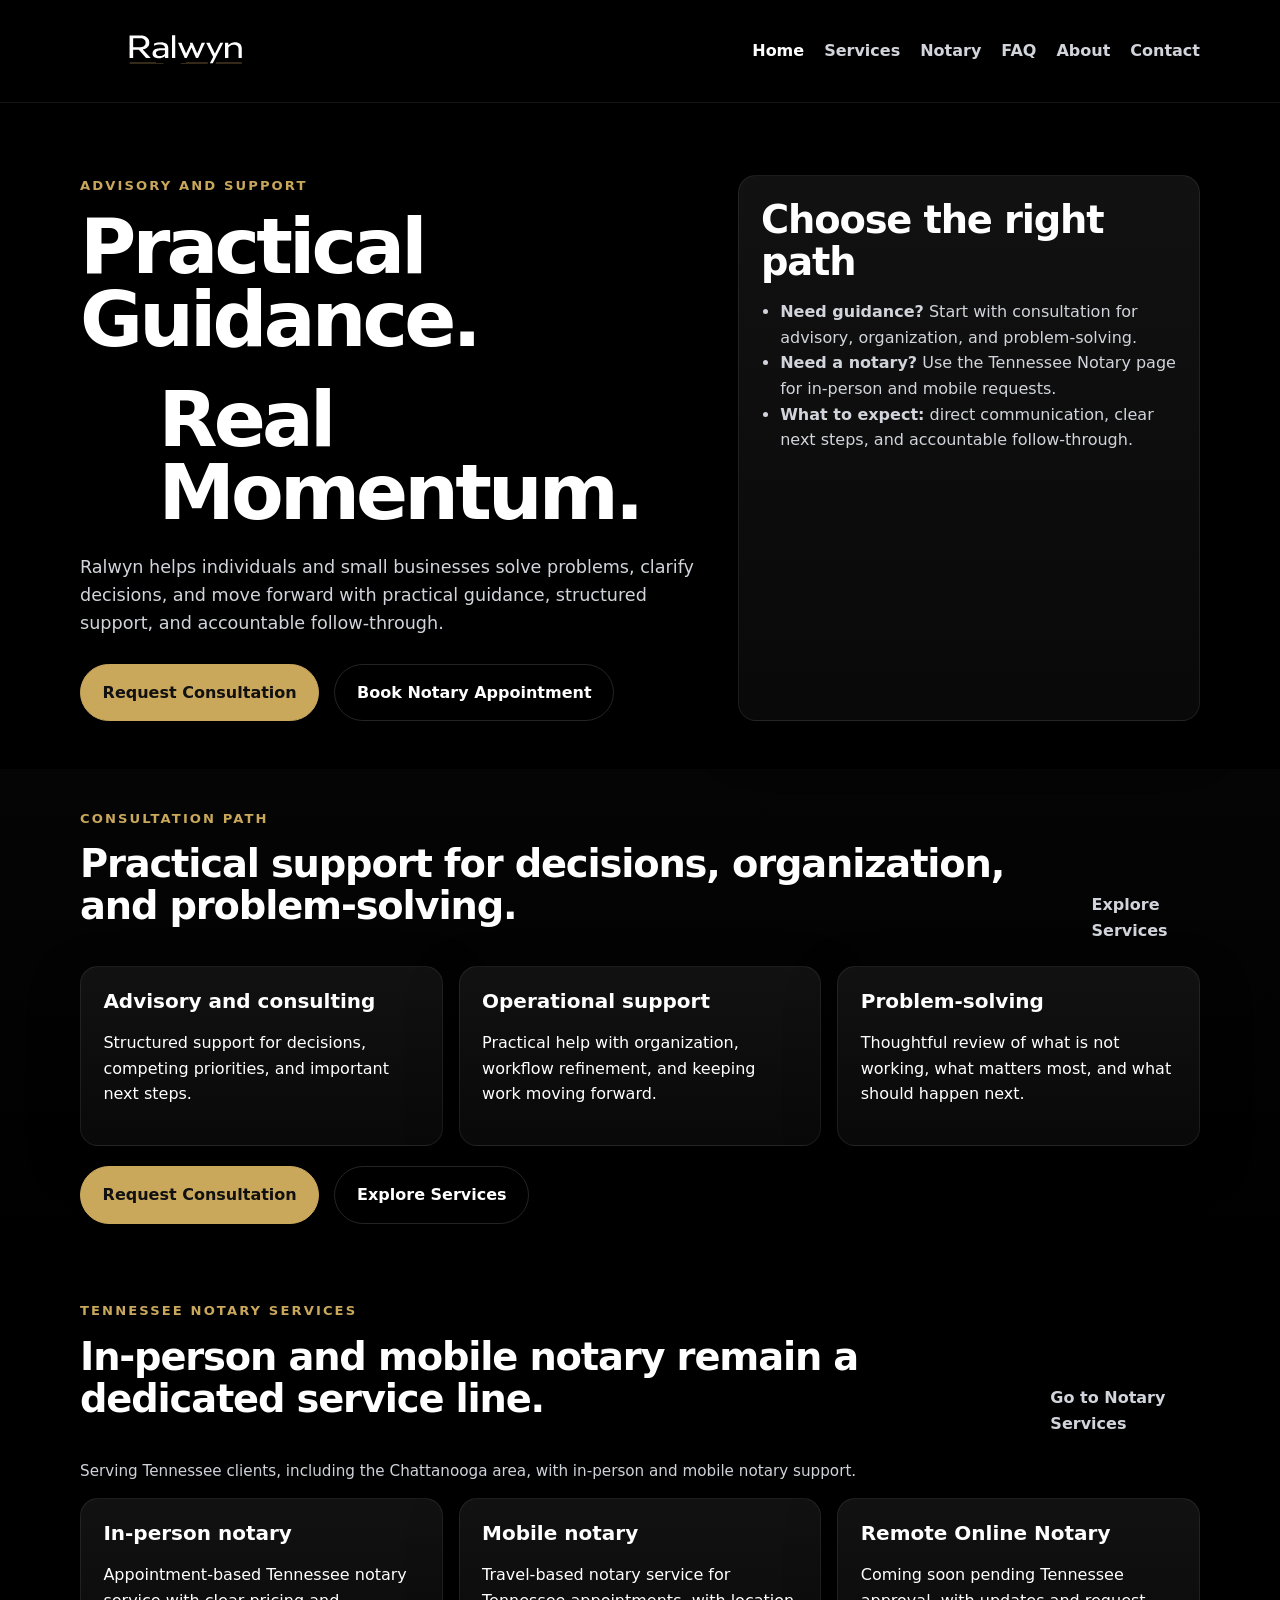
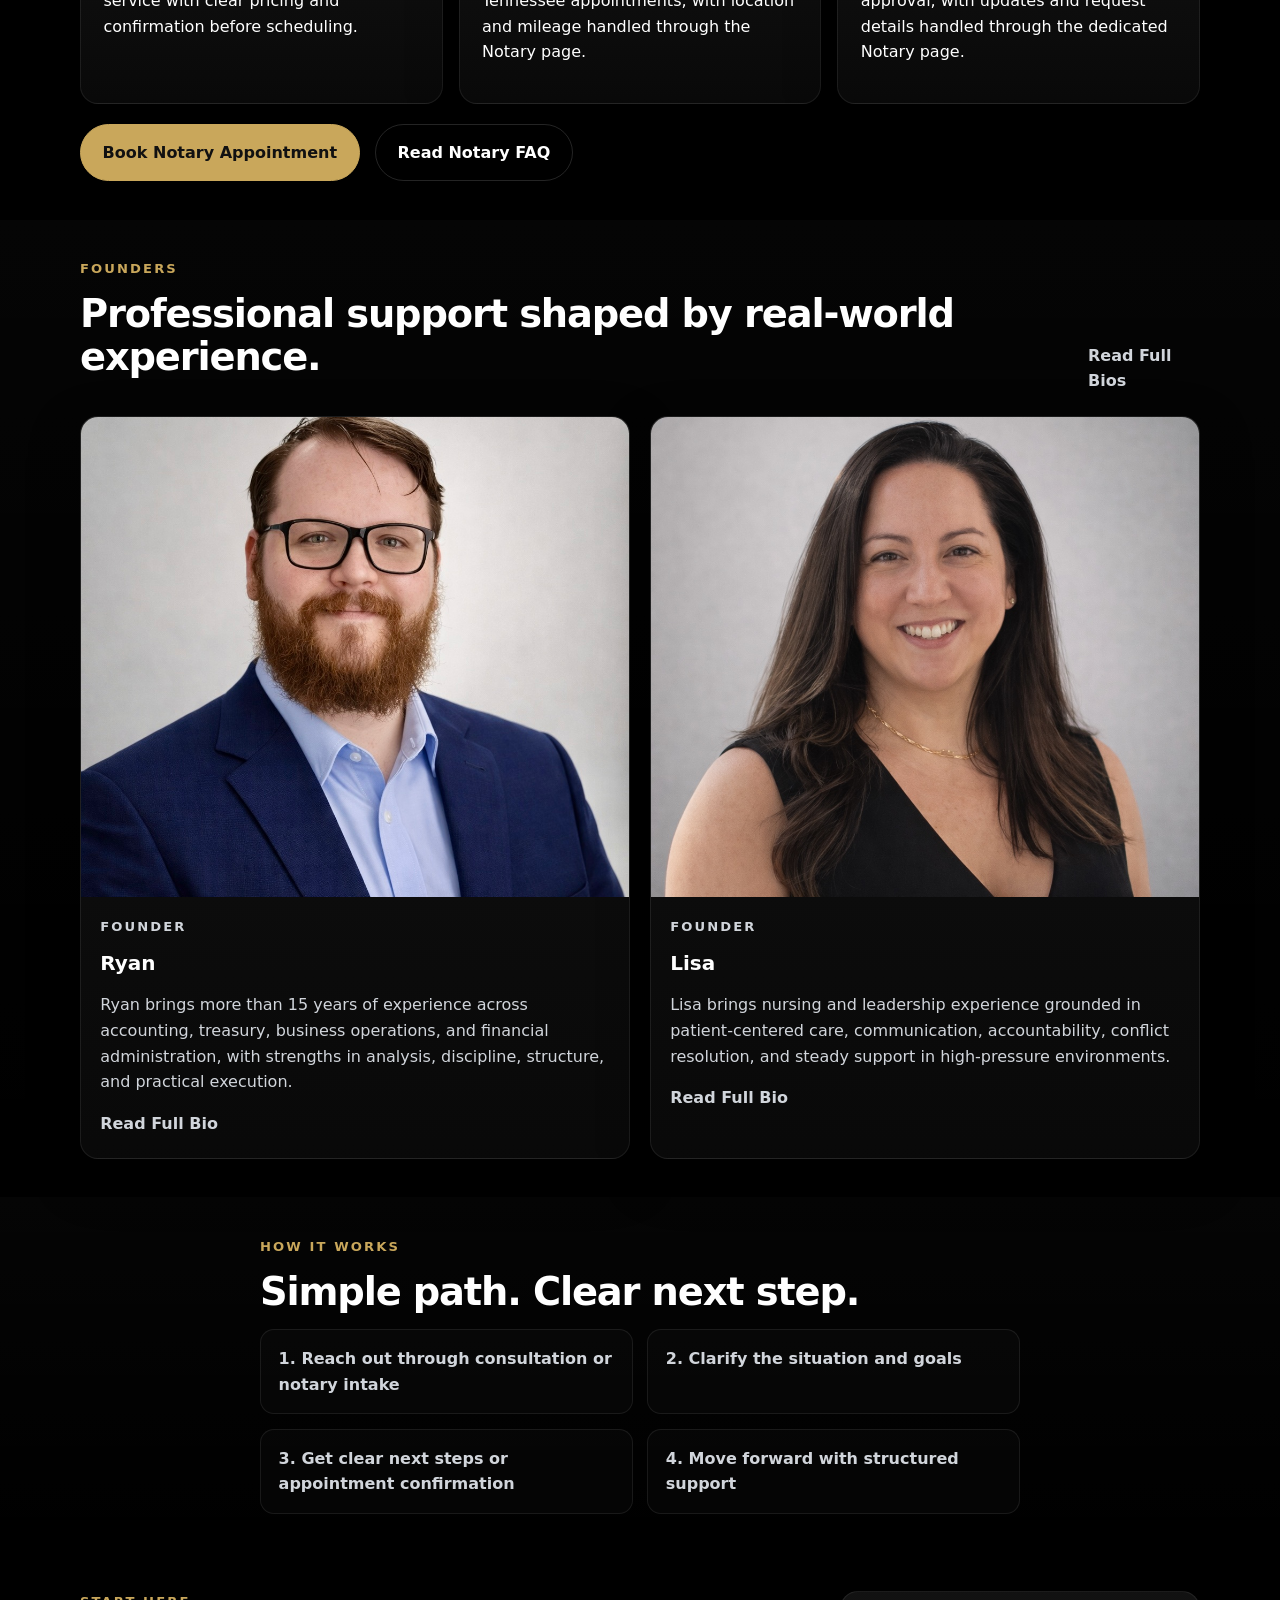
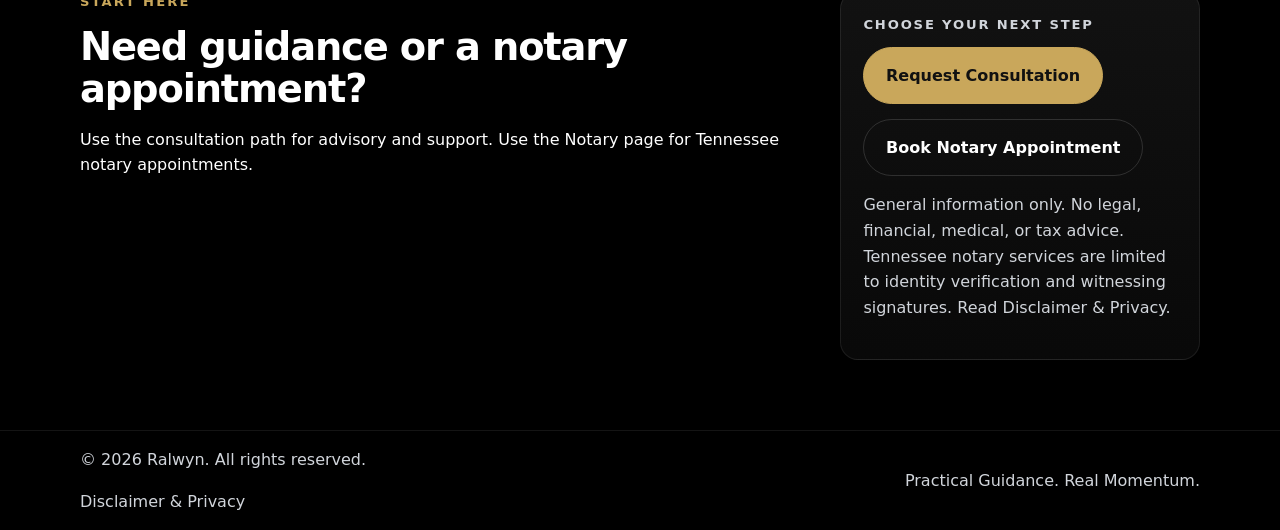
==== index.html @ 762d193d "Use SVG logo in homepage header" ====
<!DOCTYPE html>
<html lang="en">
<head>
  <meta charset="UTF-8">
  <meta name="viewport" content="width=device-width, initial-scale=1.0">
  <title>Ralwyn | Practical Guidance and Tennessee Notary Services</title>
  <meta name="description" content="Ralwyn provides practical guidance, structured support, and Tennessee notary services for individuals and small businesses in the Chattanooga area seeking clear next steps and accountable follow-through.">
  <meta name="theme-color" content="#0f172a">
  <meta http-equiv="Content-Security-Policy" content="default-src 'self'; script-src 'self' 'unsafe-inline'; style-src 'self'; img-src 'self' data: https:; font-src 'self' data:; connect-src 'self'; form-action 'self'; object-src 'none'; base-uri 'self'; frame-ancestors 'none'; upgrade-insecure-requests">
  <meta name="referrer" content="strict-origin-when-cross-origin">
  <link rel="canonical" href="https://ralwyn.com/">
  <link rel="stylesheet" href="styles.css">
  <script type="application/ld+json">{"@context":"https://schema.org","@type":"Organization","name":"Ralwyn","url":"https://ralwyn.com/","description":"Independent advisory and support practice focused on practical guidance, structured support, and accountable follow-through.","email":"contact@ralwyn.com"}</script>
  <script type="application/ld+json">{"@context":"https://schema.org","@type":"Service","name":"Tennessee Notary Services","provider":{"@type":"Organization","name":"Ralwyn","url":"https://ralwyn.com/"},"serviceType":"In-person and mobile notary services","areaServed":["Tennessee","Chattanooga area"]}</script>
  <script src="site.js" defer></script>
</head>
<body>
  <header class="site-header">
    <div class="container header-inner">
      <a class="brand brand-logo-only" href="index.html" aria-label="Ralwyn home">
        <img src="assets/ralwyn-logo-outlined-transparent.svg" alt="Ralwyn logo" class="logo" />
      </a>
      <nav class="site-nav" aria-label="Primary">
        <a href="index.html" aria-current="page">Home</a>
        <a href="services.html">Services</a>
        <a href="notary.html">Notary</a>
        <a href="faq.html">FAQ</a>
        <a href="about.html">About</a>
        <a href="contact.html">Contact</a>
      </nav>
    </div>
  </header>

  <main>
    <section class="hero">
      <div class="container hero-grid">
        <div class="hero-copy">
          <p class="eyebrow">Advisory and support</p>
          <h1><span class="hero-headline-line">Practical Guidance.</span><span class="hero-headline-line is-offset">Real Momentum.</span></h1>
          <p class="lead">Ralwyn helps individuals and small businesses solve problems, clarify decisions, and move forward with practical guidance, structured support, and accountable follow-through.</p>
          <div class="hero-actions">
            <a class="button button-primary" href="contact.html">Request Consultation</a>
            <a class="button button-secondary" href="notary.html#book-now">Book Notary Appointment</a>
          </div>
        </div>
        <div class="hero-panel">
          <div class="panel-card">
            <h2>Choose the right path</h2>
            <ul>
              <li><strong>Need guidance?</strong> Start with consultation for advisory, organization, and problem-solving.</li>
              <li><strong>Need a notary?</strong> Use the Tennessee Notary page for in-person and mobile requests.</li>
              <li><strong>What to expect:</strong> direct communication, clear next steps, and accountable follow-through.</li>
            </ul>
          </div>
        </div>
      </div>
    </section>

    <section class="section section-alt" id="services-overview">
      <div class="container">
        <div class="section-header">
          <div>
            <p class="section-label">Consultation path</p>
            <h2>Practical support for decisions, organization, and problem-solving.</h2>
          </div>
          <a class="text-link" href="services.html">Explore Services</a>
        </div>
        <div class="cards">
          <article class="card">
            <h3>Advisory and consulting</h3>
            <p>Structured support for decisions, competing priorities, and important next steps.</p>
          </article>
          <article class="card">
            <h3>Operational support</h3>
            <p>Practical help with organization, workflow refinement, and keeping work moving forward.</p>
          </article>
          <article class="card">
            <h3>Problem-solving</h3>
            <p>Thoughtful review of what is not working, what matters most, and what should happen next.</p>
          </article>
        </div>
        <div class="hero-actions mt-125">
          <a class="button button-primary" href="contact.html">Request Consultation</a>
          <a class="button button-secondary" href="services.html">Explore Services</a>
        </div>
      </div>
    </section>

    <section class="section" id="notary-preview">
      <div class="container">
        <div class="section-header">
          <div>
            <p class="section-label">Tennessee notary services</p>
            <h2>In-person and mobile notary remain a dedicated service line.</h2>
          </div>
          <a class="text-link" href="notary.html">Go to Notary Services</a>
        </div>
        <p class="hero-subtext">Serving Tennessee clients, including the Chattanooga area, with in-person and mobile notary support.</p>
        <div class="cards">
          <article class="card">
            <h3>In-person notary</h3>
            <p>Appointment-based Tennessee notary service with clear pricing and confirmation before scheduling.</p>
          </article>
          <article class="card">
            <h3>Mobile notary</h3>
            <p>Travel-based notary service for Tennessee appointments, with location and mileage handled through the Notary page.</p>
          </article>
          <article class="card">
            <h3>Remote Online Notary</h3>
            <p>Coming soon pending Tennessee approval, with updates and request details handled through the dedicated Notary page.</p>
          </article>
        </div>
        <div class="hero-actions mt-125">
          <a class="button button-primary" href="notary.html#book-now">Book Notary Appointment</a>
          <a class="button button-secondary" href="faq.html">Read Notary FAQ</a>
        </div>
      </div>
    </section>

    <section class="section section-alt" id="about-preview">
      <div class="container">
        <div class="section-header">
          <div>
            <p class="section-label">Founders</p>
            <h2>Professional support shaped by real-world experience.</h2>
          </div>
          <a class="text-link" href="about.html">Read Full Bios</a>
        </div>
        <div class="team-grid">
          <article class="profile-card">
            <img src="assets/ryan-headshot.jpg" alt="Ryan headshot" class="profile-image" />
            <div class="profile-copy">
              <p class="section-label">Founder</p>
              <h3>Ryan</h3>
              <p>Ryan brings more than 15 years of experience across accounting, treasury, business operations, and financial administration, with strengths in analysis, discipline, structure, and practical execution.</p>
              <a class="text-link" href="about.html">Read Full Bio</a>
            </div>
          </article>
          <article class="profile-card">
            <img src="assets/lisa-headshot.jpg" alt="Lisa headshot" class="profile-image" />
            <div class="profile-copy">
              <p class="section-label">Founder</p>
              <h3>Lisa</h3>
              <p>Lisa brings nursing and leadership experience grounded in patient-centered care, communication, accountability, conflict resolution, and steady support in high-pressure environments.</p>
              <a class="text-link" href="about.html">Read Full Bio</a>
            </div>
          </article>
        </div>
      </div>
    </section>

    <section class="section section-alt" id="process-preview">
      <div class="container narrow">
        <p class="section-label">How it works</p>
        <h2>Simple path. Clear next step.</h2>
        <div class="check-grid">
          <div class="check-item">1. Reach out through consultation or notary intake</div>
          <div class="check-item">2. Clarify the situation and goals</div>
          <div class="check-item">3. Get clear next steps or appointment confirmation</div>
          <div class="check-item">4. Move forward with structured support</div>
        </div>
      </div>
    </section>

    <section class="section" id="closing-cta">
      <div class="container contact-panel">
        <div>
          <p class="section-label">Start here</p>
          <h2>Need guidance or a notary appointment?</h2>
          <p>Use the consultation path for advisory and support. Use the Notary page for Tennessee notary appointments.</p>
        </div>
        <div class="contact-card">
          <p class="contact-label">Choose your next step</p>
          <div class="hero-actions mt-075">
            <a class="button button-primary" href="contact.html">Request Consultation</a>
            <a class="button button-secondary" href="notary.html#book-now">Book Notary Appointment</a>
          </div>
          <p class="contact-note">General information only. No legal, financial, medical, or tax advice. Tennessee notary services are limited to identity verification and witnessing signatures. <a href="disclaimer-privacy.html">Read Disclaimer & Privacy</a>.</p>
        </div>
      </div>
    </section>
  </main>

  <footer class="site-footer">
    <div class="container footer-inner">
      <div>
        <p>© <span id="year"></span> Ralwyn. All rights reserved.</p>
        <p class="footer-note"><a href="disclaimer-privacy.html">Disclaimer & Privacy</a></p>
      </div>
      <p class="footer-note">Practical Guidance. Real Momentum.</p>
    </div>
  </footer>
</body>
</html>
---- styles.css ----
:root {
  --bg: #000000;
  --panel: #0f0f0f;
  --panel-soft: #121212;
  --text: #ffffff;
  --muted: #d1d5db;
  --line: #2a2a2a;
  --accent: #c9a75b;
  --accent-soft: rgba(201, 167, 91, 0.14);
  --max: 1120px;
  --radius: 18px;
  --shadow: 0 18px 50px rgba(0, 0, 0, 0.34);
}

* {
  box-sizing: border-box;
}

html {
  scroll-behavior: smooth;
}

body {
  margin: 0;
  background: var(--bg);
  color: var(--text);
  font-family: "Inter", system-ui, -apple-system, BlinkMacSystemFont, "Segoe UI", sans-serif;
  line-height: 1.6;
}

a {
  color: inherit;
  text-decoration: none;
}

a:hover {
  text-decoration: none;
}

img {
  display: block;
  max-width: 100%;
}

.container {
  width: min(var(--max), calc(100% - 2rem));
  margin: 0 auto;
}

.narrow {
  width: min(760px, calc(100% - 2rem));
}

.site-header {
  position: sticky;
  top: 0;
  z-index: 50;
  background: rgba(0, 0, 0, 0.92);
  backdrop-filter: blur(10px);
  border-bottom: 1px solid rgba(255, 255, 255, 0.08);
}

.header-inner {
  display: flex;
  align-items: center;
  justify-content: space-between;
  gap: 1.25rem;
  min-height: 84px;
}

.brand {
  display: inline-flex;
  align-items: center;
}

.logo {
  width: clamp(148px, 16vw, 220px);
  height: auto;
}

.site-nav {
  display: flex;
  align-items: center;
  gap: 1.25rem;
  flex-wrap: wrap;
  justify-content: flex-end;
}

.site-nav a {
  color: var(--muted);
  font-weight: 600;
  transition: color 0.2s ease;
}

.site-nav a:hover,
.site-nav a[aria-current="page"] {
  color: var(--text);
}

.hero,
.page-hero {
  padding: 4.5rem 0 3rem;
}

.hero-grid {
  display: grid;
  grid-template-columns: minmax(0, 1.15fr) minmax(320px, 0.85fr);
  gap: 2rem;
  align-items: stretch;
}

.eyebrow,
.section-label {
  margin: 0 0 0.9rem;
  color: var(--accent);
  font-size: 0.82rem;
  font-weight: 800;
  letter-spacing: 0.16em;
  text-transform: uppercase;
}

h1,
.page-title {
  margin: 0;
  font-size: clamp(2.6rem, 6vw, 5rem);
  line-height: 0.95;
  letter-spacing: -0.05em;
}

.hero-headline-line {
  display: block;
}

.hero-headline-line:first-child {
  margin-bottom: 0.36em;
}

.hero-headline-line.is-offset {
  margin-left: 4.9rem;
  margin-top: 0;
}

.page-title {
  font-size: clamp(2.2rem, 5vw, 3.5rem);
  line-height: 1.02;
}

h2 {
  margin: 0 0 1rem;
  font-size: clamp(1.8rem, 3vw, 2.6rem);
  line-height: 1.1;
  letter-spacing: -0.03em;
}

h3 {
  margin: 0 0 0.7rem;
  font-size: 1.25rem;
  line-height: 1.25;
}

.lead {
  max-width: 700px;
  margin: 1.4rem 0 0;
  color: var(--muted);
  font-size: 1.1rem;
}

.hero-actions {
  display: flex;
  gap: 0.95rem;
  flex-wrap: wrap;
  margin-top: 1.7rem;
}

.button {
  display: inline-flex;
  align-items: center;
  justify-content: center;
  min-height: 52px;
  padding: 0.92rem 1.35rem;
  border: 1px solid rgba(255, 255, 255, 0.14);
  border-radius: 999px;
  font-weight: 700;
  transition: transform 0.2s ease, box-shadow 0.2s ease, background 0.2s ease, border-color 0.2s ease;
}

.button:hover {
  transform: translateY(-1px);
}

.button-primary {
  background: var(--accent);
  border-color: var(--accent);
  color: #111111;
}

.button-primary:hover {
  background: #b8954a;
  box-shadow: 0 6px 18px rgba(201, 167, 91, 0.35);
}

.button-secondary {
  background: transparent;
  color: var(--text);
}

.button-secondary:hover {
  border-color: rgba(255, 255, 255, 0.26);
}

.button-inline {
  margin-top: 1rem;
}

.hero-subtext,
.contact-note,
.footer-note,
.text-link {
  color: var(--muted);
}

.hero-subtext {
  margin-top: 0.85rem;
  font-size: 0.95rem;
}

.panel-card,
.card,
.profile-card,
.service-panel,
.contact-card,
.bio-block {
  background: linear-gradient(180deg, rgba(18, 18, 18, 0.98), rgba(9, 9, 9, 0.98));
  border: 1px solid rgba(255, 255, 255, 0.08);
  border-radius: var(--radius);
  box-shadow: var(--shadow);
}

.panel-card,
.card,
.service-panel,
.contact-card {
  padding: 1.4rem;
}

.panel-card {
  height: 100%;
}

.panel-card ul,
.plain-list,
.check-grid,
.bio-copy p,
.profile-copy p,
.service-panel p,
.contact-card p {
  color: var(--muted);
}

.panel-card ul,
.plain-list {
  margin: 0;
  padding-left: 1.2rem;
}

.section {
  padding: 2.4rem 0;
}

.section-alt {
  background: linear-gradient(180deg, rgba(255,255,255,0.02), rgba(255,255,255,0));
}

.section-header {
  display: flex;
  justify-content: space-between;
  align-items: end;
  gap: 1rem;
  margin-bottom: 1.4rem;
}

.text-link {
  font-weight: 700;
}

.text-link:hover {
  color: var(--text);
}

.cards {
  display: grid;
  grid-template-columns: repeat(3, minmax(0, 1fr));
  gap: 1rem;
}

.team-grid,
.founder-layout {
  display: grid;
  gap: 1.25rem;
}

.team-grid {
  grid-template-columns: repeat(2, minmax(0, 1fr));
}

.profile-card {
  overflow: hidden;
}

.profile-image {
  width: 100%;
  aspect-ratio: 4 / 3.5;
  object-fit: cover;
}

.profile-copy {
  padding: 1.2rem 1.2rem 1.35rem;
}

.founder-layout {
  grid-template-columns: 1fr;
}

.bio-block {
  display: grid;
  grid-template-columns: minmax(240px, 360px) 1fr;
  overflow: hidden;
  align-items: stretch;
}
.bio-block.reverse {
  grid-template-columns: 1fr minmax(240px, 360px);
}

.bio-block.reverse .bio-image {
  order: 2;
}

.bio-block.reverse .bio-copy {
  order: 1;
}

.bio-image {
  width: 100%;
  height: 100%;
  min-height: 320px;
  object-fit: cover;
  position: relative;
  z-index: 1;
}

.bio-copy {
  padding: 1.6rem;
  position: relative;
  z-index: 2;
  background: linear-gradient(180deg, rgba(18, 18, 18, 0.98), rgba(9, 9, 9, 0.98));
}

.service-stack {
  display: grid;
  gap: 1rem;
}

.check-grid {
  display: grid;
  grid-template-columns: repeat(2, minmax(0, 1fr));
  gap: 0.9rem;
}

.check-item {
  padding: 1rem 1.1rem;
  border: 1px solid rgba(255, 255, 255, 0.08);
  border-radius: 14px;
  background: rgba(255, 255, 255, 0.02);
  font-weight: 600;
}

.contact-panel {
  display: grid;
  grid-template-columns: 1.1fr minmax(260px, 360px);
  gap: 1rem;
  align-items: stretch;
}

.contact-label {
  margin: 0 0 0.35rem;
  color: var(--accent);
  font-size: 0.82rem;
  font-weight: 800;
  letter-spacing: 0.14em;
  text-transform: uppercase;
}

.contact-link {
  font-size: 1.15rem;
  font-weight: 700;
}

.contact-link:hover {
  color: var(--accent);
}

.site-footer {
  border-top: 1px solid rgba(255, 255, 255, 0.08);
  margin-top: 2rem;
}

.footer-inner {
  display: flex;
  justify-content: space-between;
  gap: 1rem;
  align-items: center;
  min-height: 84px;
  color: var(--muted);
}

.notice-box,
.form-shell,
.summary-box,
.success-box,
.process-box,
.service-switcher,
.pricing-panel,
.coming-soon-box,
.support-box {
  border: 1px solid rgba(255, 255, 255, 0.08);
  border-radius: 16px;
  padding: 1rem 1.1rem;
  background: linear-gradient(180deg, rgba(18, 18, 18, 0.98), rgba(9, 9, 9, 0.98));
  margin-top: 1rem;
}

.coming-soon-box {
  border-color: rgba(201, 167, 91, 0.34);
}

.service-switcher {
  display: grid;
  gap: 0.75rem;
}

.switcher-options {
  display: grid;
  grid-template-columns: repeat(3, minmax(0, 1fr));
  gap: 0.75rem;
}

.switcher-card {
  border: 1px solid rgba(255, 255, 255, 0.08);
  border-radius: 14px;
  padding: 1rem;
  background: rgba(255,255,255,0.02);
  cursor: pointer;
}

.switcher-card.is-active {
  border-color: rgba(201, 167, 91, 0.45);
  box-shadow: 0 0 0 1px rgba(201, 167, 91, 0.18);
}

.switcher-card h3 {
  margin-bottom: 0.4rem;
}

.switcher-card p,
.switcher-card li,
.notice-box p,
.pricing-panel p,
.summary-box p,
.success-box p,
.process-box p,
.coming-soon-box p,
.support-box p,
.support-box li {
  color: var(--muted);
}

.switcher-card ul,
.process-box ul,
.success-box ul,
.pricing-panel ul,
.support-box ul {
  margin: 0.55rem 0 0;
  padding-left: 1.15rem;
  color: var(--muted);
}

.form-grid {
  display: grid;
  grid-template-columns: repeat(2, minmax(0, 1fr));
  gap: 1rem;
}

.form-field {
  display: flex;
  flex-direction: column;
  gap: 0.45rem;
}

.form-field label {
  color: var(--text);
  font-weight: 600;
}

.form-field input,
.form-field select,
.form-field textarea {
  width: 100%;
  padding: 0.85rem 0.95rem;
  border-radius: 12px;
  border: 1px solid rgba(255, 255, 255, 0.08);
  background: #111111;
  color: var(--text);
  font: inherit;
}

.form-field input:invalid,
.form-field select:invalid,
.form-field textarea:invalid {
  border-color: #dc2626;
  box-shadow: 0 0 0 1px rgba(220, 38, 38, 0.25);
}

.form-field textarea {
  min-height: 130px;
  resize: vertical;
}

.field-meta,
.form-note {
  color: var(--muted);
  font-size: 0.92rem;
}

.inline-alert {
  margin-top: 0.45rem;
  color: #dc2626;
  font-size: 0.92rem;
  font-weight: 700;
}

.inline-alert a,
.form-error a,
.summary-alert a,
.support-box a {
  color: #fca5a5;
  text-decoration: underline;
}

.full-span {
  grid-column: 1 / -1;
}

.hidden-block {
  display: none;
}

.hidden-block.is-visible {
  display: block;
}

.summary-line {
  display: flex;
  justify-content: space-between;
  gap: 1rem;
  color: var(--muted);
  padding: 0.22rem 0;
}

.summary-line.hidden-block {
  display: none;
}

.summary-line.hidden-block.is-visible {
  display: flex;
}

.summary-total {
  margin-top: 0.75rem;
  padding-top: 0.75rem;
  border-top: 1px solid rgba(255,255,255,0.08);
  font-weight: 800;
  color: var(--text);
}

.form-error,
.summary-alert {
  margin-top: 0.75rem;
  color: #dc2626;
  font-weight: 700;
}

.ack-row {
  display: flex;
  gap: 0.75rem;
  align-items: flex-start;
  color: var(--muted);
}

.ack-row input {
  margin-top: 0.2rem;
  accent-color: var(--accent);
}

.success-box {
  display: none;
  border-color: rgba(201, 167, 91, 0.35);
}

.success-box.is-visible {
  display: block;
}

.button[aria-disabled="true"] {
  opacity: 0.45;
  pointer-events: none;
  cursor: not-allowed;
}

.mt-075 {
  margin-top: 0.75rem;
}

.mt-100 {
  margin-top: 1rem;
}

.mt-125 {
  margin-top: 1.25rem;
}

.mt-150 {
  margin-top: 1.5rem;
}

@media (max-width: 980px) {
  .hero-grid,
  .cards,
  .team-grid,
  .contact-panel,
  .check-grid,
  .bio-block {
    grid-template-columns: 1fr;
  }

  .header-inner,
  .section-header,
  .footer-inner {
    align-items: flex-start;
    flex-direction: column;
  }

  .site-nav {
    justify-content: flex-start;
  }

  .bio-block,
  .bio-block.reverse {
    display: flex;
    flex-direction: column;
  }

  .bio-block.reverse .bio-image,
  .bio-block.reverse .bio-copy,
  .bio-block .bio-image,
  .bio-block .bio-copy {
    order: initial;
  }

  .bio-image {
    min-height: auto;
    height: auto;
    aspect-ratio: 4 / 4.4;
  }

  .bio-copy {
    padding: 1.25rem;
    background: linear-gradient(180deg, rgba(18, 18, 18, 0.98), rgba(9, 9, 9, 0.98));
  }

  .switcher-options,
  .form-grid {
    grid-template-columns: 1fr;
  }
}

@media (max-width: 860px) {
  .container,
  .narrow {
    width: min(var(--max), calc(100% - 1.5rem));
  }

  .header-inner {
    gap: 0.8rem;
    min-height: 70px;
    padding: 0.4rem 0 0.55rem;
  }

  .site-nav {
    gap: 0.9rem;
    row-gap: 0.45rem;
  }

  .site-nav a {
    font-size: 0.95rem;
  }

  .hero,
  .page-hero,
  .section {
    padding-top: 1.45rem;
    padding-bottom: 1.6rem;
  }

  .section-header {
    gap: 0.75rem;
    margin-bottom: 1rem;
  }

  h2 {
    margin-bottom: 0.85rem;
    font-size: clamp(1.6rem, 6vw, 2.2rem);
  }

  h3 {
    font-size: 1.15rem;
  }

  .lead {
    margin-top: 0.85rem;
    font-size: 1rem;
  }

  .hero-headline-line:first-child {
    margin-bottom: 0.32em;
  }

  .hero-headline-line.is-offset {
    margin-left: 2.95rem;
    margin-top: 0;
  }

  .panel-card,
  .card,
  .service-panel,
  .contact-card,
  .profile-copy,
  .bio-copy,
  .notice-box,
  .form-shell,
  .summary-box,
  .success-box,
  .process-box,
  .service-switcher,
  .pricing-panel,
  .coming-soon-box,
  .support-box,
  .switcher-card {
    padding: 1.15rem;
  }

  .notice-box,
  .form-shell,
  .summary-box,
  .success-box,
  .process-box,
  .service-switcher,
  .pricing-panel,
  .coming-soon-box,
  .support-box,
  .switcher-card {
    padding: 0.95rem 1rem;
    margin-top: 0.85rem;
  }

  .cards,
  .team-grid,
  .founder-layout,
  .check-grid,
  .contact-panel {
    gap: 0.85rem;
  }

  .hero-actions {
    flex-direction: column;
    gap: 0.75rem;
    margin-top: 1rem;
  }

  .button {
    width: 100%;
    text-align: center;
    min-height: 50px;
    padding: 0.88rem 1.1rem;
  }

  .eyebrow,
  .section-label,
  .contact-label {
    margin-bottom: 0.6rem;
  }

  .footer-inner {
    min-height: auto;
    padding: 1rem 0;
    gap: 0.4rem;
  }

  .logo {
    width: clamp(118px, 30vw, 168px);
  }

  .site-header {
    position: static;
  }

  .switcher-options {
    gap: 0.6rem;
  }

  .switcher-card ul,
  .process-box ul,
  .success-box ul,
  .pricing-panel ul,
  .support-box ul {
    margin-top: 0.45rem;
  }

  .form-grid {
    gap: 0.85rem;
  }

  .form-field input,
  .form-field select,
  .form-field textarea {
    padding: 0.82rem 0.9rem;
  }

  .form-field textarea {
    min-height: 110px;
  }

  .field-meta,
  .form-note,
  .inline-alert {
    font-size: 0.9rem;
  }

  .summary-line {
    gap: 0.75rem;
  }

  .ack-row {
    gap: 0.6rem;
  }

  .hero-actions {
    margin-top: 0.85rem;
  }
}

@media (max-width: 560px) {
  .summary-line {
    flex-direction: column;
    align-items: flex-start;
  }

  .summary-total {
    margin-top: 0.6rem;
    padding-top: 0.6rem;
  }
}
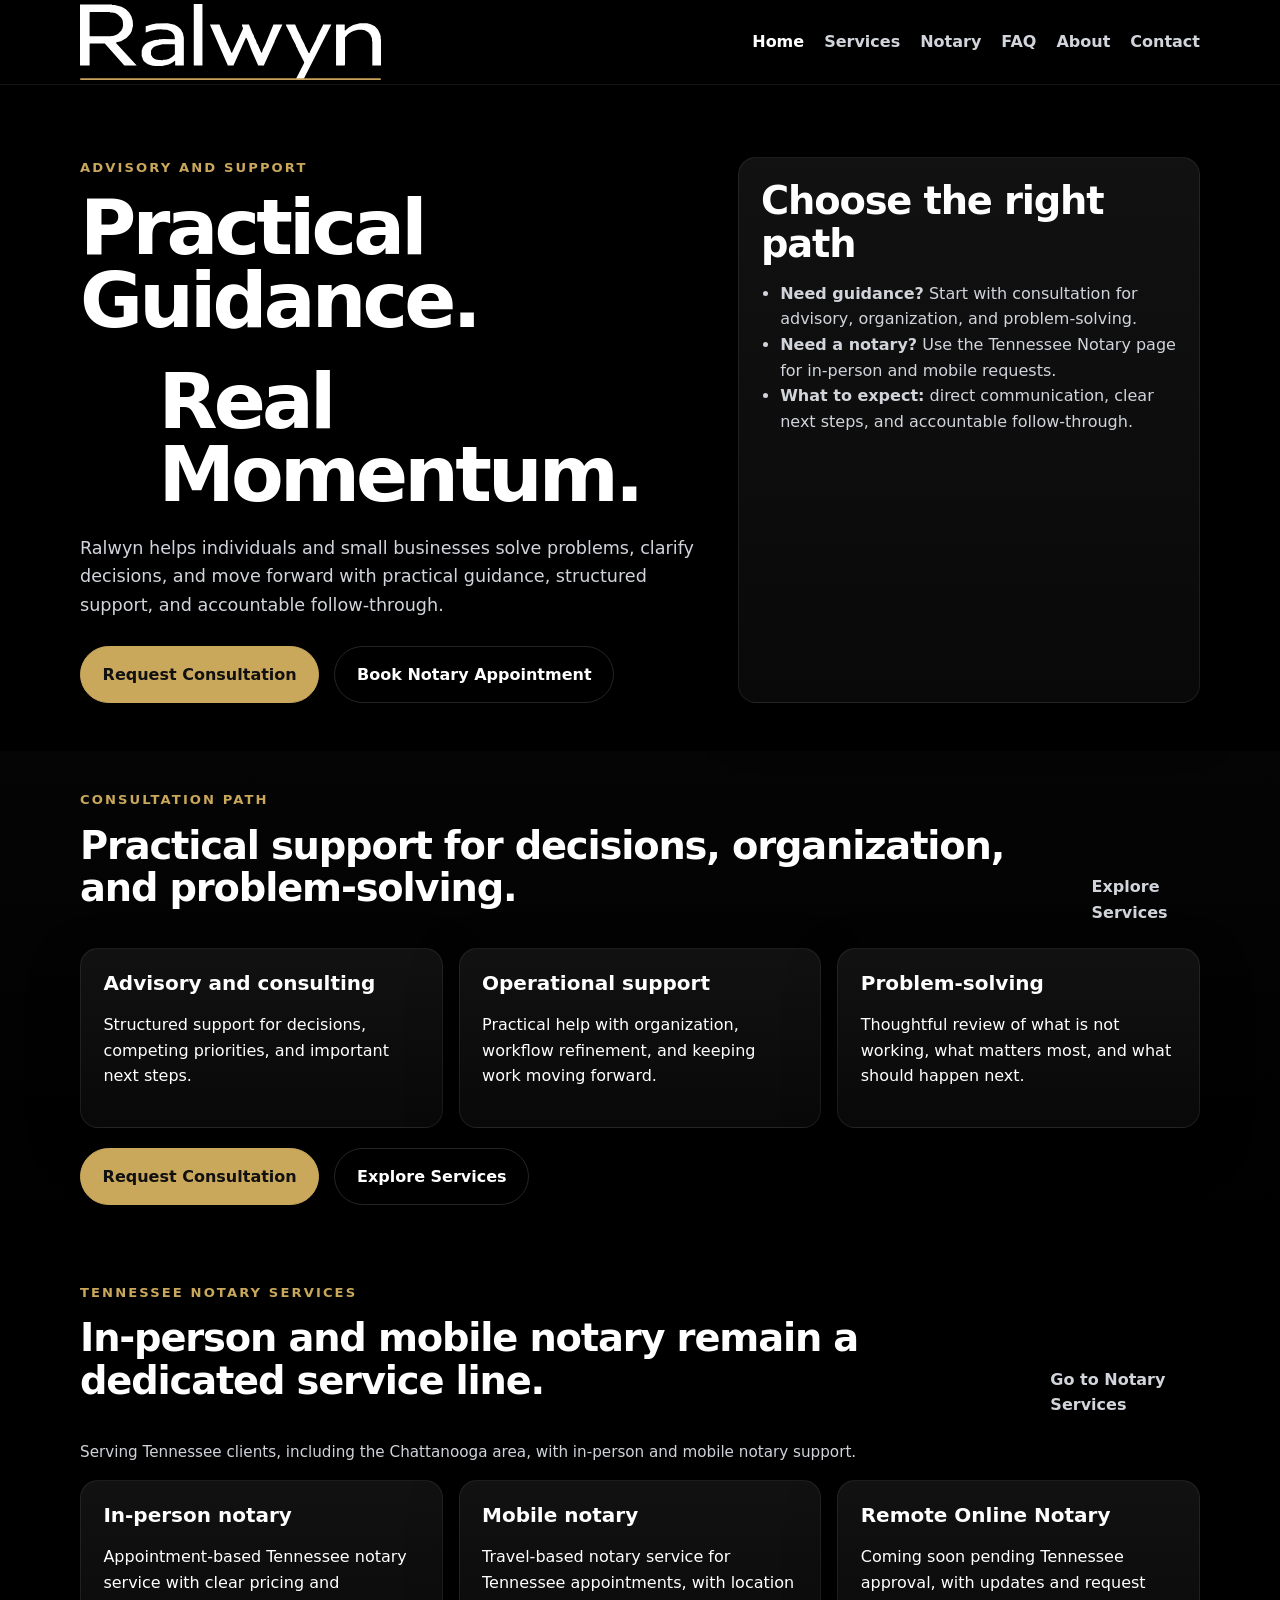
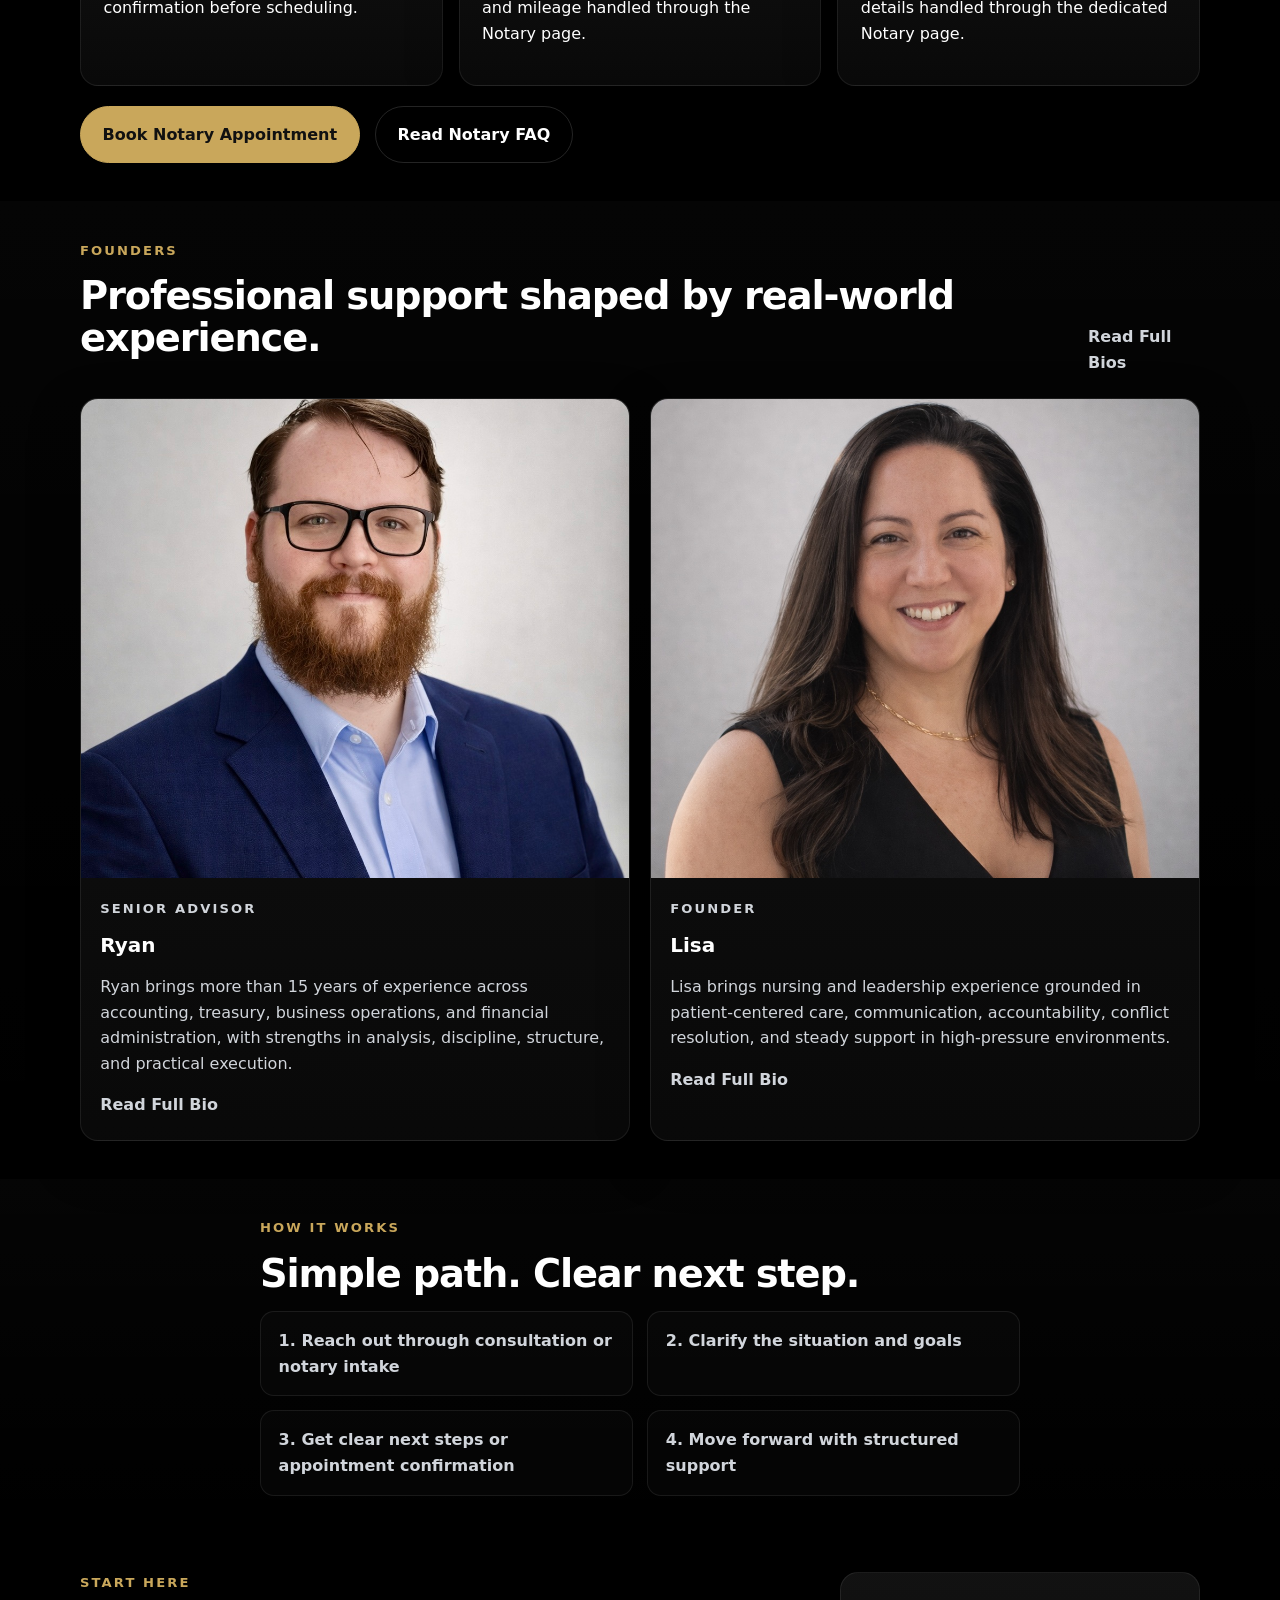
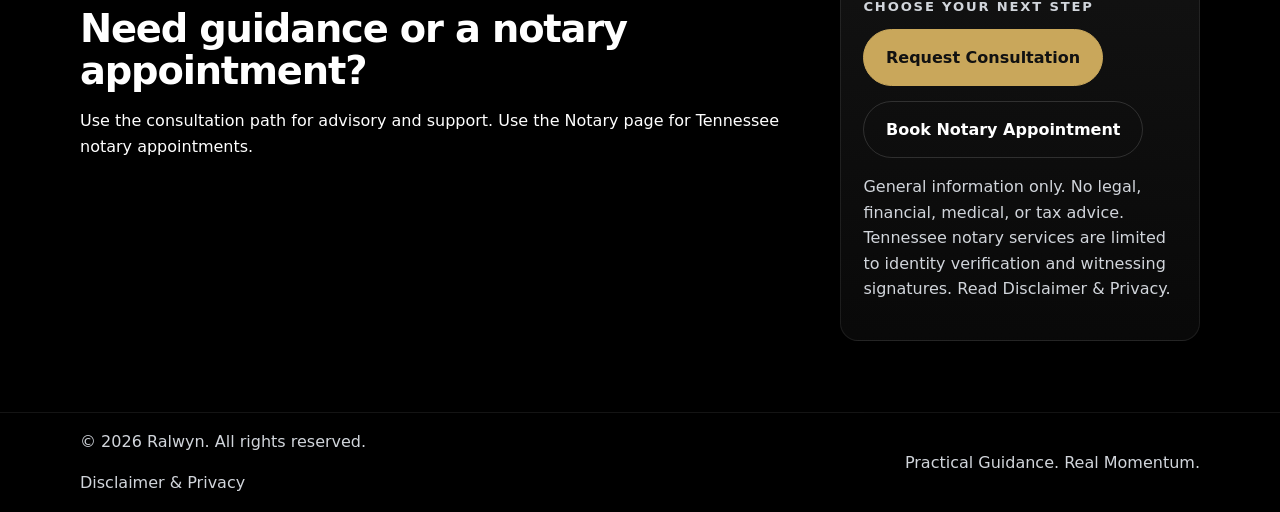
==== commit 162297c5: "Change Ryan homepage title from Founder to Senior Advisor" ====
--- a/index.html
+++ b/index.html
@@ -130,7 +130,7 @@
           <article class="profile-card">
             <img src="assets/ryan-headshot.jpg" alt="Ryan headshot" class="profile-image" />
             <div class="profile-copy">
-              <p class="section-label">Founder</p>
+              <p class="section-label">Senior Advisor</p>
               <h3>Ryan</h3>
               <p>Ryan brings more than 15 years of experience across accounting, treasury, business operations, and financial administration, with strengths in analysis, discipline, structure, and practical execution.</p>
               <a class="text-link" href="about.html">Read Full Bio</a>
--- a/styles.css
+++ b/styles.css
@@ -74,8 +74,10 @@
 }
 
 .logo {
-  width: clamp(148px, 16vw, 220px);
-  height: auto;
+  display: block;
+  width: auto;
+  height: 64px;
+  max-width: 100%;
 }
 
 .site-nav {
@@ -630,6 +632,12 @@
 
 .mt-150 {
   margin-top: 1.5rem;
+}
+
+@media (min-width: 768px) {
+  .logo {
+    height: 76px;
+  }
 }
 
 @media (max-width: 980px) {
@@ -806,7 +814,8 @@
   }
 
   .logo {
-    width: clamp(118px, 30vw, 168px);
+    height: 46px;
+    width: auto;
   }
 
   .site-header {
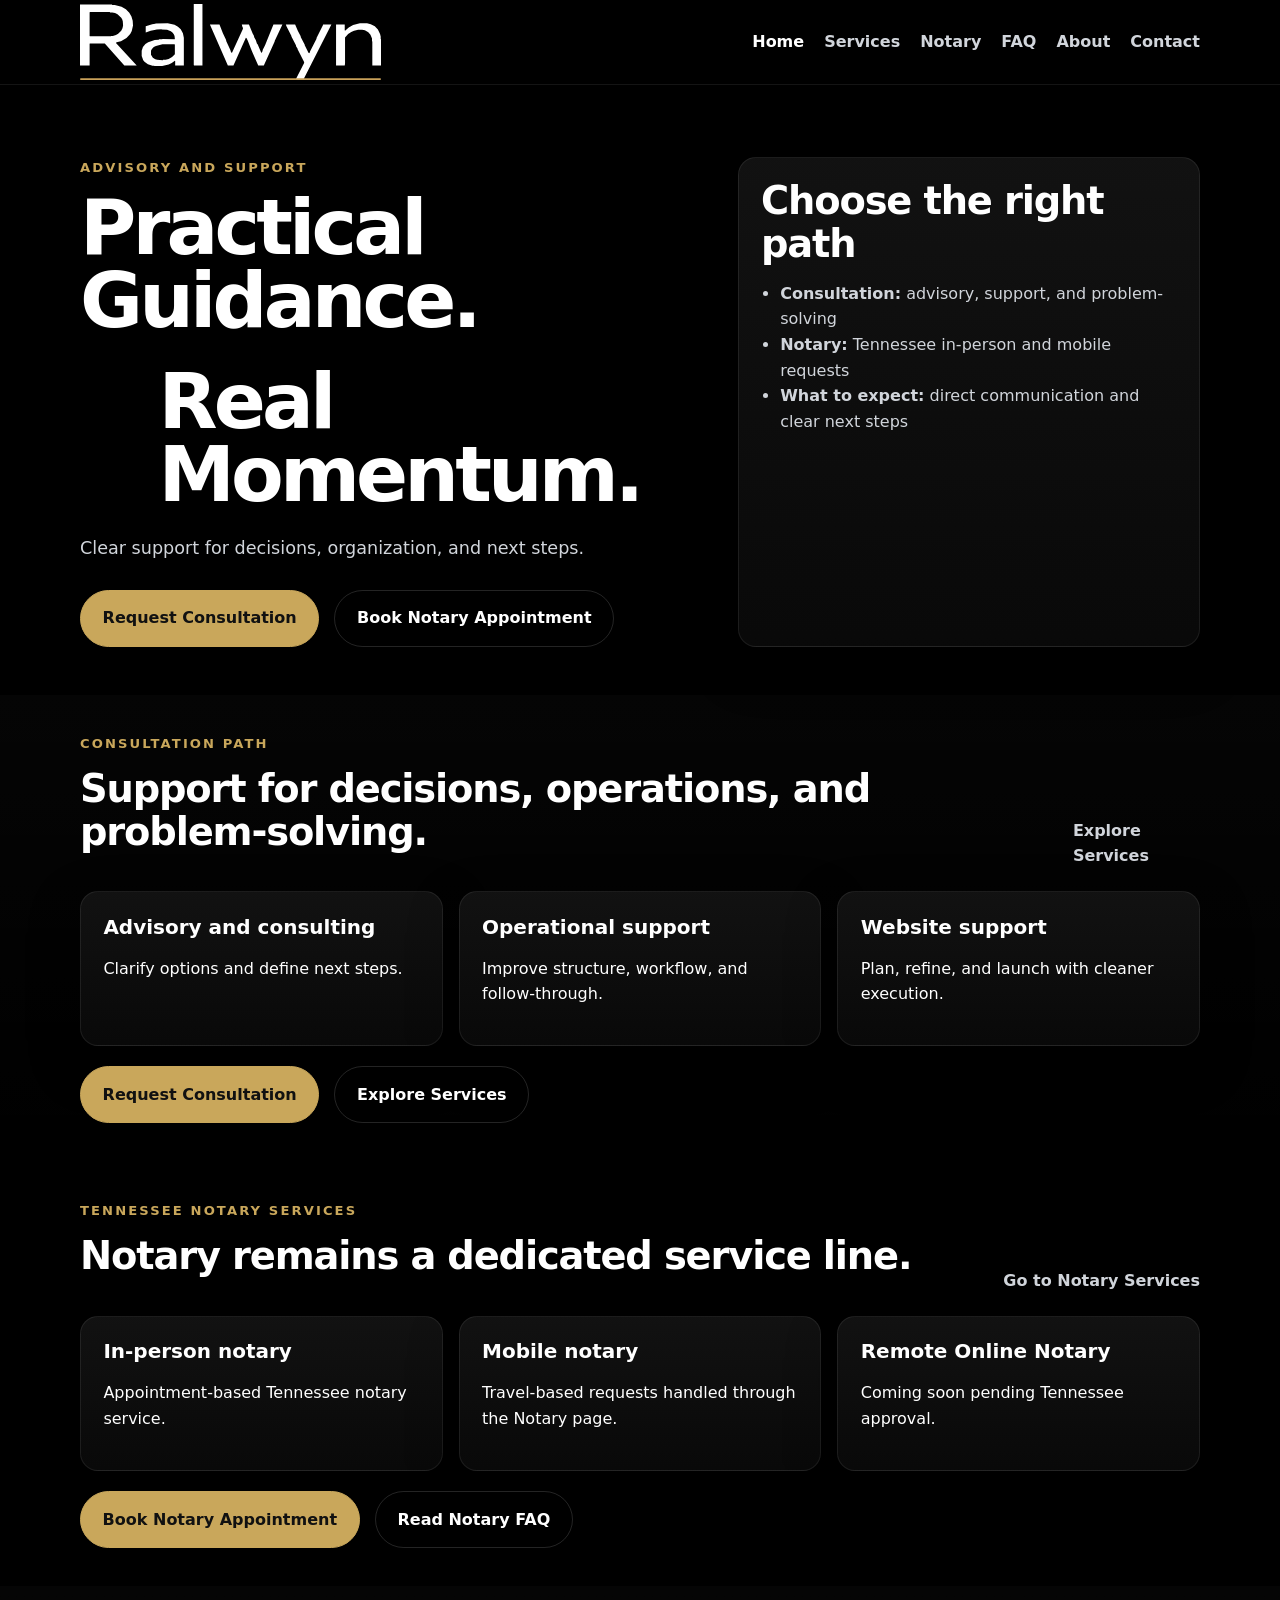
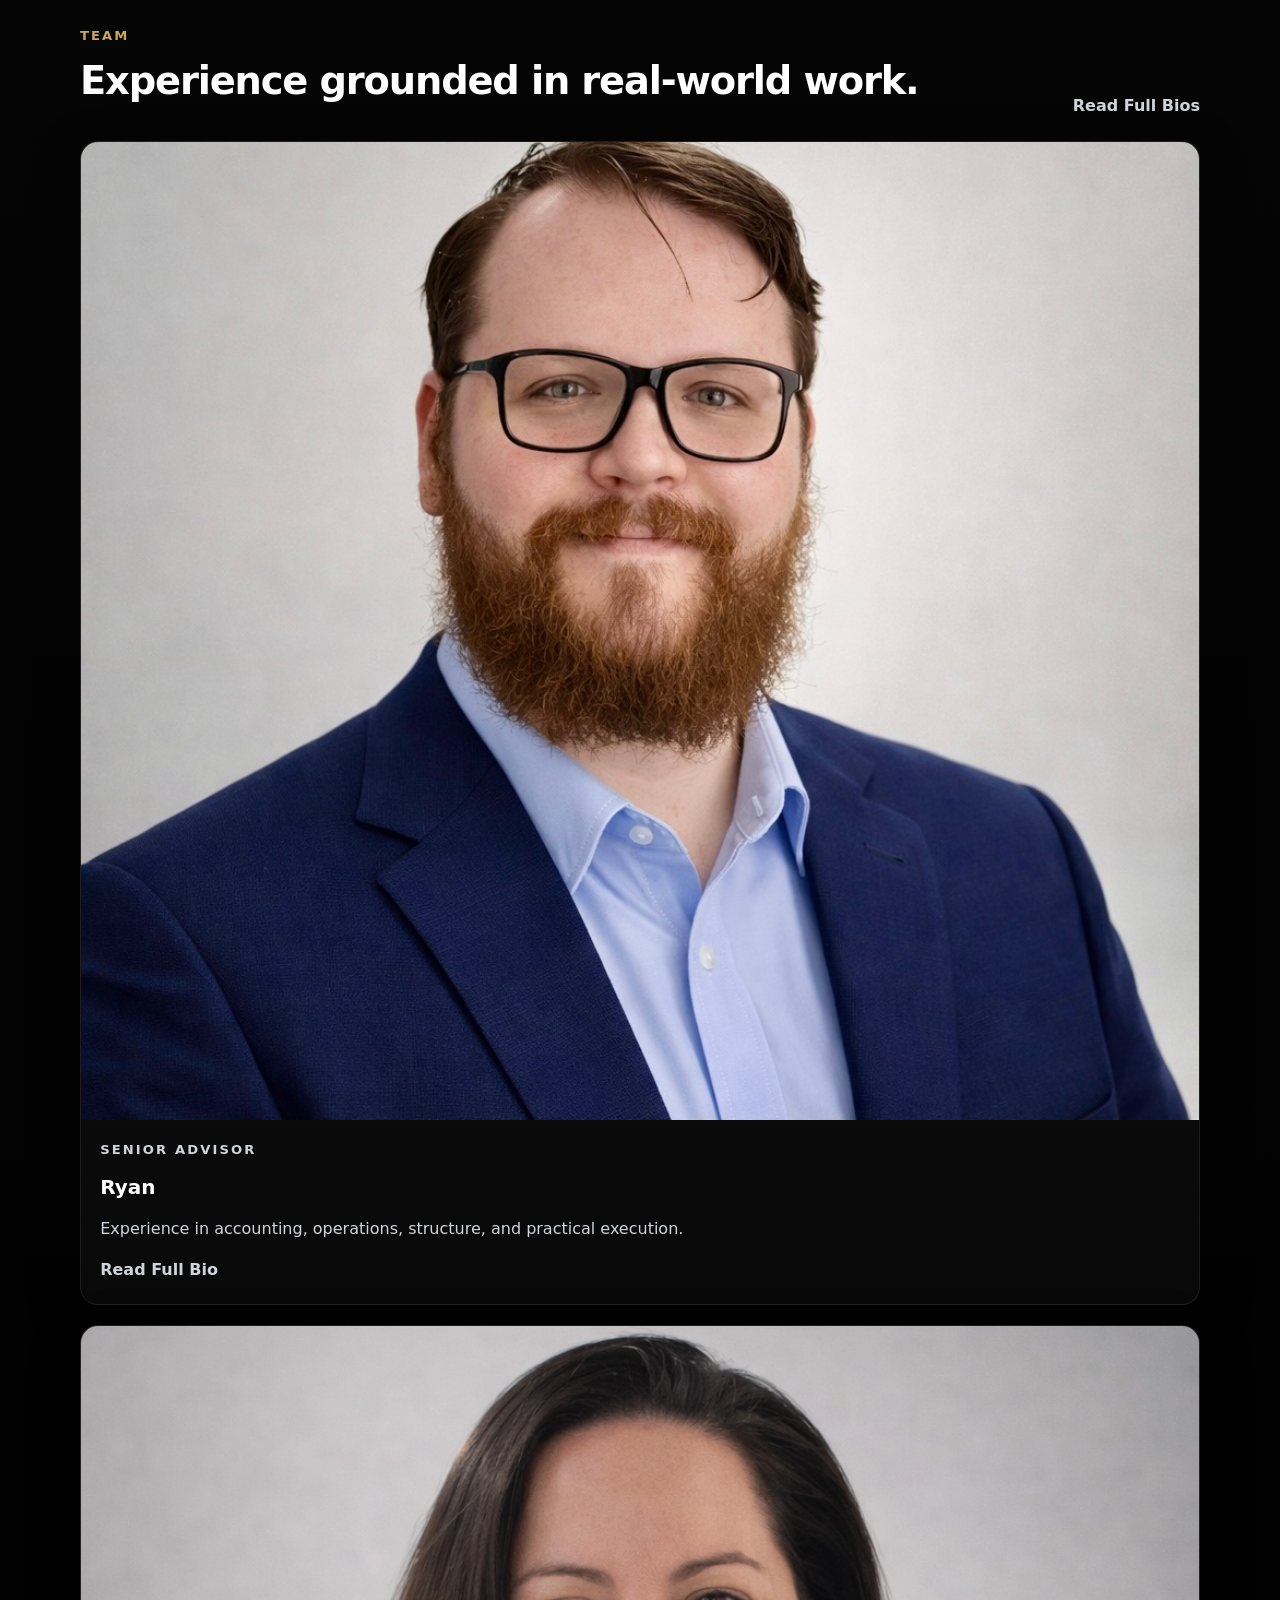
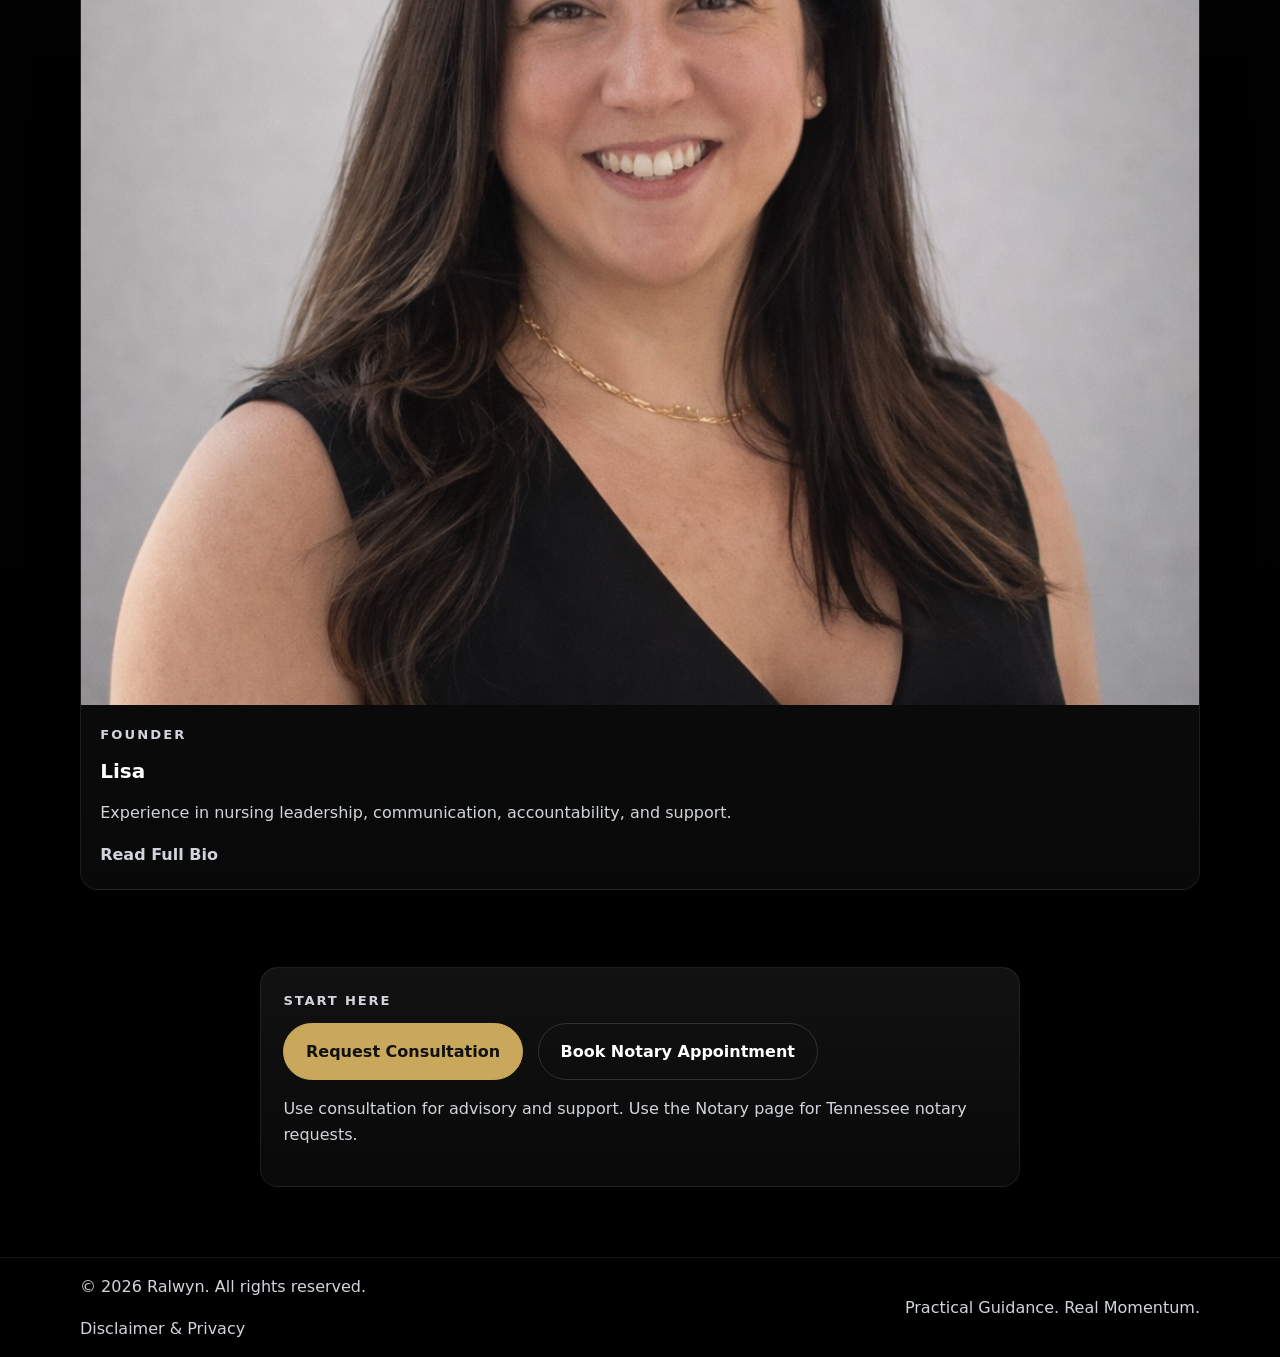
==== commit ba8600d0: "Prune homepage copy and simplify sections" ====
--- a/index.html
+++ b/index.html
@@ -37,7 +37,7 @@
         <div class="hero-copy">
           <p class="eyebrow">Advisory and support</p>
           <h1><span class="hero-headline-line">Practical Guidance.</span><span class="hero-headline-line is-offset">Real Momentum.</span></h1>
-          <p class="lead">Ralwyn helps individuals and small businesses solve problems, clarify decisions, and move forward with practical guidance, structured support, and accountable follow-through.</p>
+          <p class="lead">Clear support for decisions, organization, and next steps.</p>
           <div class="hero-actions">
             <a class="button button-primary" href="contact.html">Request Consultation</a>
             <a class="button button-secondary" href="notary.html#book-now">Book Notary Appointment</a>
@@ -47,9 +47,9 @@
           <div class="panel-card">
             <h2>Choose the right path</h2>
             <ul>
-              <li><strong>Need guidance?</strong> Start with consultation for advisory, organization, and problem-solving.</li>
-              <li><strong>Need a notary?</strong> Use the Tennessee Notary page for in-person and mobile requests.</li>
-              <li><strong>What to expect:</strong> direct communication, clear next steps, and accountable follow-through.</li>
+              <li><strong>Consultation:</strong> advisory, support, and problem-solving</li>
+              <li><strong>Notary:</strong> Tennessee in-person and mobile requests</li>
+              <li><strong>What to expect:</strong> direct communication and clear next steps</li>
             </ul>
           </div>
         </div>
@@ -61,22 +61,22 @@
         <div class="section-header">
           <div>
             <p class="section-label">Consultation path</p>
-            <h2>Practical support for decisions, organization, and problem-solving.</h2>
+            <h2>Support for decisions, operations, and problem-solving.</h2>
           </div>
           <a class="text-link" href="services.html">Explore Services</a>
         </div>
         <div class="cards">
           <article class="card">
             <h3>Advisory and consulting</h3>
-            <p>Structured support for decisions, competing priorities, and important next steps.</p>
+            <p>Clarify options and define next steps.</p>
           </article>
           <article class="card">
             <h3>Operational support</h3>
-            <p>Practical help with organization, workflow refinement, and keeping work moving forward.</p>
+            <p>Improve structure, workflow, and follow-through.</p>
           </article>
           <article class="card">
-            <h3>Problem-solving</h3>
-            <p>Thoughtful review of what is not working, what matters most, and what should happen next.</p>
+            <h3>Website support</h3>
+            <p>Plan, refine, and launch with cleaner execution.</p>
           </article>
         </div>
         <div class="hero-actions mt-125">
@@ -91,23 +91,22 @@
         <div class="section-header">
           <div>
             <p class="section-label">Tennessee notary services</p>
-            <h2>In-person and mobile notary remain a dedicated service line.</h2>
+            <h2>Notary remains a dedicated service line.</h2>
           </div>
           <a class="text-link" href="notary.html">Go to Notary Services</a>
         </div>
-        <p class="hero-subtext">Serving Tennessee clients, including the Chattanooga area, with in-person and mobile notary support.</p>
         <div class="cards">
           <article class="card">
             <h3>In-person notary</h3>
-            <p>Appointment-based Tennessee notary service with clear pricing and confirmation before scheduling.</p>
+            <p>Appointment-based Tennessee notary service.</p>
           </article>
           <article class="card">
             <h3>Mobile notary</h3>
-            <p>Travel-based notary service for Tennessee appointments, with location and mileage handled through the Notary page.</p>
+            <p>Travel-based requests handled through the Notary page.</p>
           </article>
           <article class="card">
             <h3>Remote Online Notary</h3>
-            <p>Coming soon pending Tennessee approval, with updates and request details handled through the dedicated Notary page.</p>
+            <p>Coming soon pending Tennessee approval.</p>
           </article>
         </div>
         <div class="hero-actions mt-125">
@@ -121,8 +120,8 @@
       <div class="container">
         <div class="section-header">
           <div>
-            <p class="section-label">Founders</p>
-            <h2>Professional support shaped by real-world experience.</h2>
+            <p class="section-label">Team</p>
+            <h2>Experience grounded in real-world work.</h2>
           </div>
           <a class="text-link" href="about.html">Read Full Bios</a>
         </div>
@@ -132,7 +131,7 @@
             <div class="profile-copy">
               <p class="section-label">Senior Advisor</p>
               <h3>Ryan</h3>
-              <p>Ryan brings more than 15 years of experience across accounting, treasury, business operations, and financial administration, with strengths in analysis, discipline, structure, and practical execution.</p>
+              <p>Experience in accounting, operations, structure, and practical execution.</p>
               <a class="text-link" href="about.html">Read Full Bio</a>
             </div>
           </article>
@@ -141,7 +140,7 @@
             <div class="profile-copy">
               <p class="section-label">Founder</p>
               <h3>Lisa</h3>
-              <p>Lisa brings nursing and leadership experience grounded in patient-centered care, communication, accountability, conflict resolution, and steady support in high-pressure environments.</p>
+              <p>Experience in nursing leadership, communication, accountability, and support.</p>
               <a class="text-link" href="about.html">Read Full Bio</a>
             </div>
           </article>
@@ -149,33 +148,15 @@
       </div>
     </section>
 
-    <section class="section section-alt" id="process-preview">
+    <section class="section">
       <div class="container narrow">
-        <p class="section-label">How it works</p>
-        <h2>Simple path. Clear next step.</h2>
-        <div class="check-grid">
-          <div class="check-item">1. Reach out through consultation or notary intake</div>
-          <div class="check-item">2. Clarify the situation and goals</div>
-          <div class="check-item">3. Get clear next steps or appointment confirmation</div>
-          <div class="check-item">4. Move forward with structured support</div>
-        </div>
-      </div>
-    </section>
-
-    <section class="section" id="closing-cta">
-      <div class="container contact-panel">
-        <div>
-          <p class="section-label">Start here</p>
-          <h2>Need guidance or a notary appointment?</h2>
-          <p>Use the consultation path for advisory and support. Use the Notary page for Tennessee notary appointments.</p>
-        </div>
         <div class="contact-card">
-          <p class="contact-label">Choose your next step</p>
+          <p class="contact-label">Start here</p>
           <div class="hero-actions mt-075">
             <a class="button button-primary" href="contact.html">Request Consultation</a>
             <a class="button button-secondary" href="notary.html#book-now">Book Notary Appointment</a>
           </div>
-          <p class="contact-note">General information only. No legal, financial, medical, or tax advice. Tennessee notary services are limited to identity verification and witnessing signatures. <a href="disclaimer-privacy.html">Read Disclaimer & Privacy</a>.</p>
+          <p class="contact-note">Use consultation for advisory and support. Use the Notary page for Tennessee notary requests.</p>
         </div>
       </div>
     </section>
--- a/styles.css
+++ b/styles.css
@@ -301,7 +301,7 @@
   gap: 1.25rem;
 }
 
-.team-grid {
+team-grid {
   grid-template-columns: repeat(2, minmax(0, 1fr));
 }
 
@@ -848,8 +848,20 @@
     min-height: 110px;
   }
 
+  .form-note,
+  .contact-note {
+    font-size: 0.92rem;
+    line-height: 1.6;
+  }
+
+  .service-panel p,
+  .contact-card p,
+  .notice-box p {
+    font-size: 0.96rem;
+    line-height: 1.65;
+  }
+
   .field-meta,
-  .form-note,
   .inline-alert {
     font-size: 0.9rem;
   }
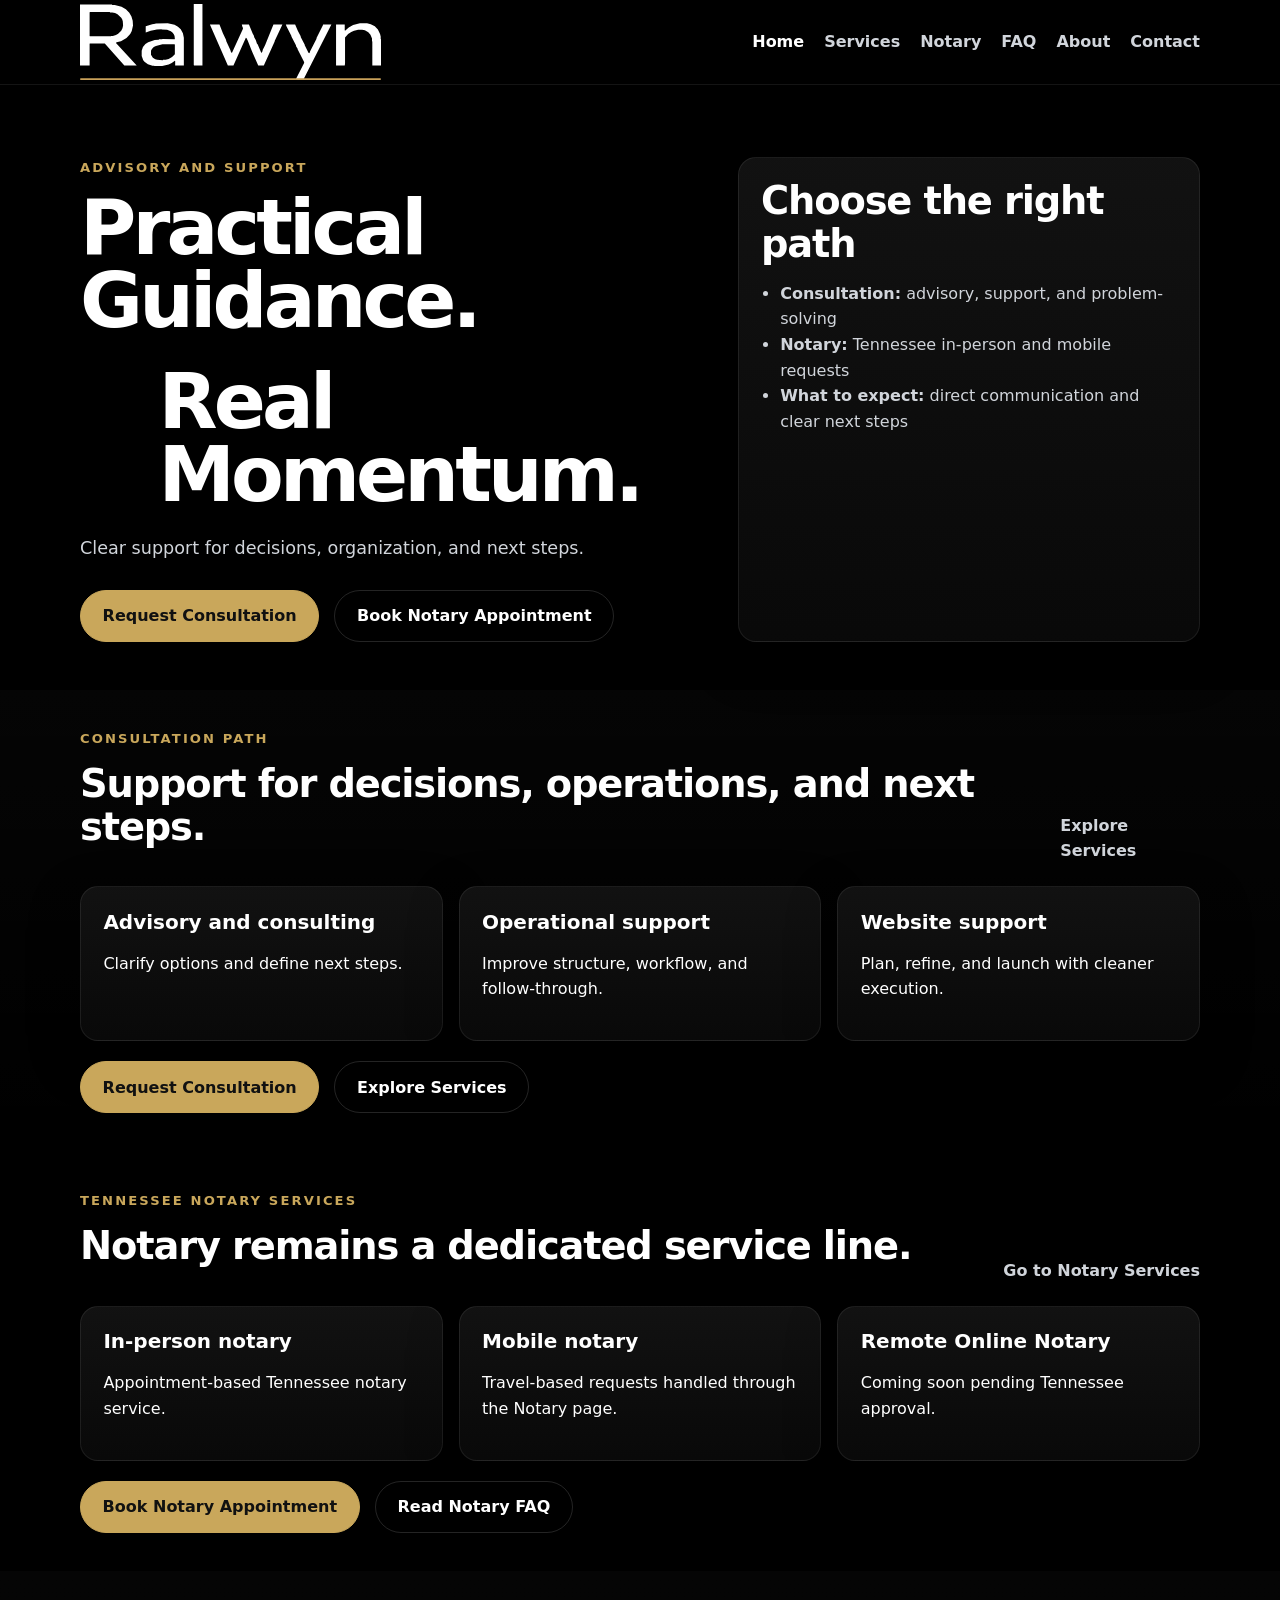
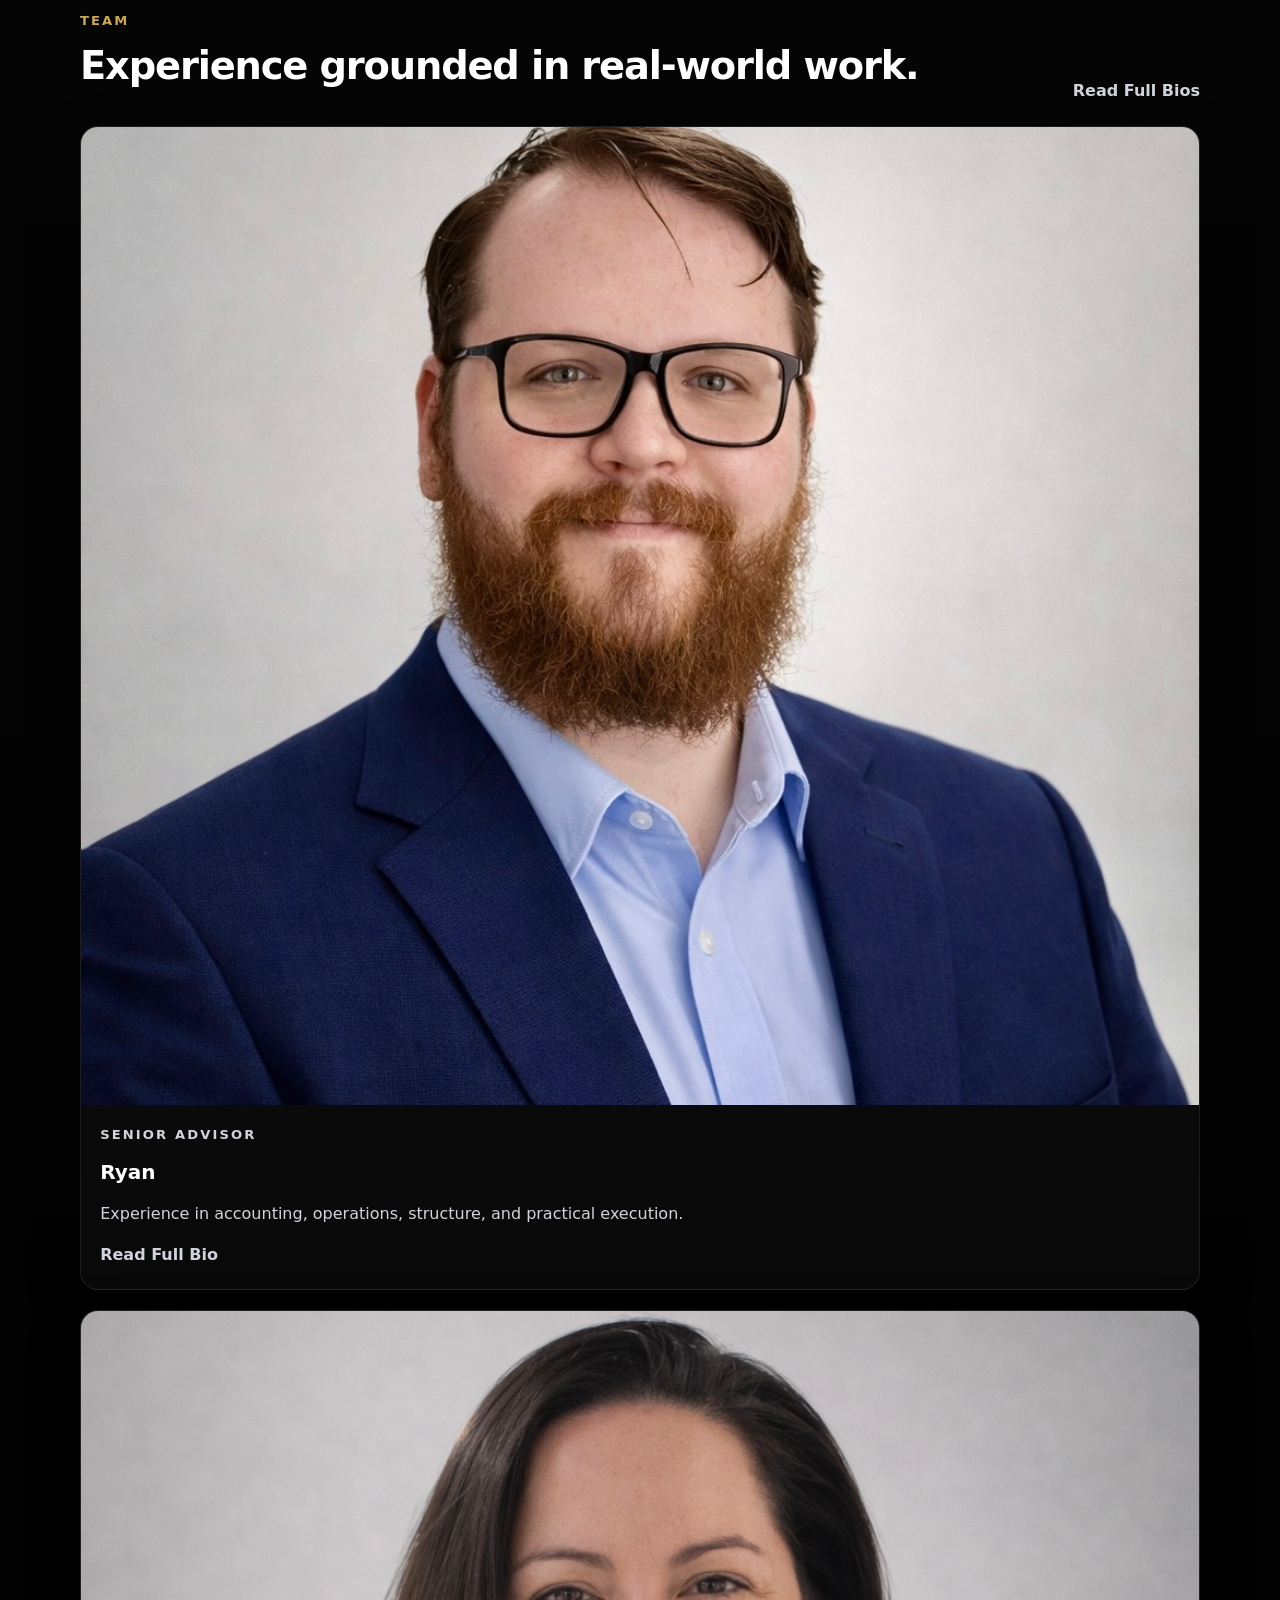
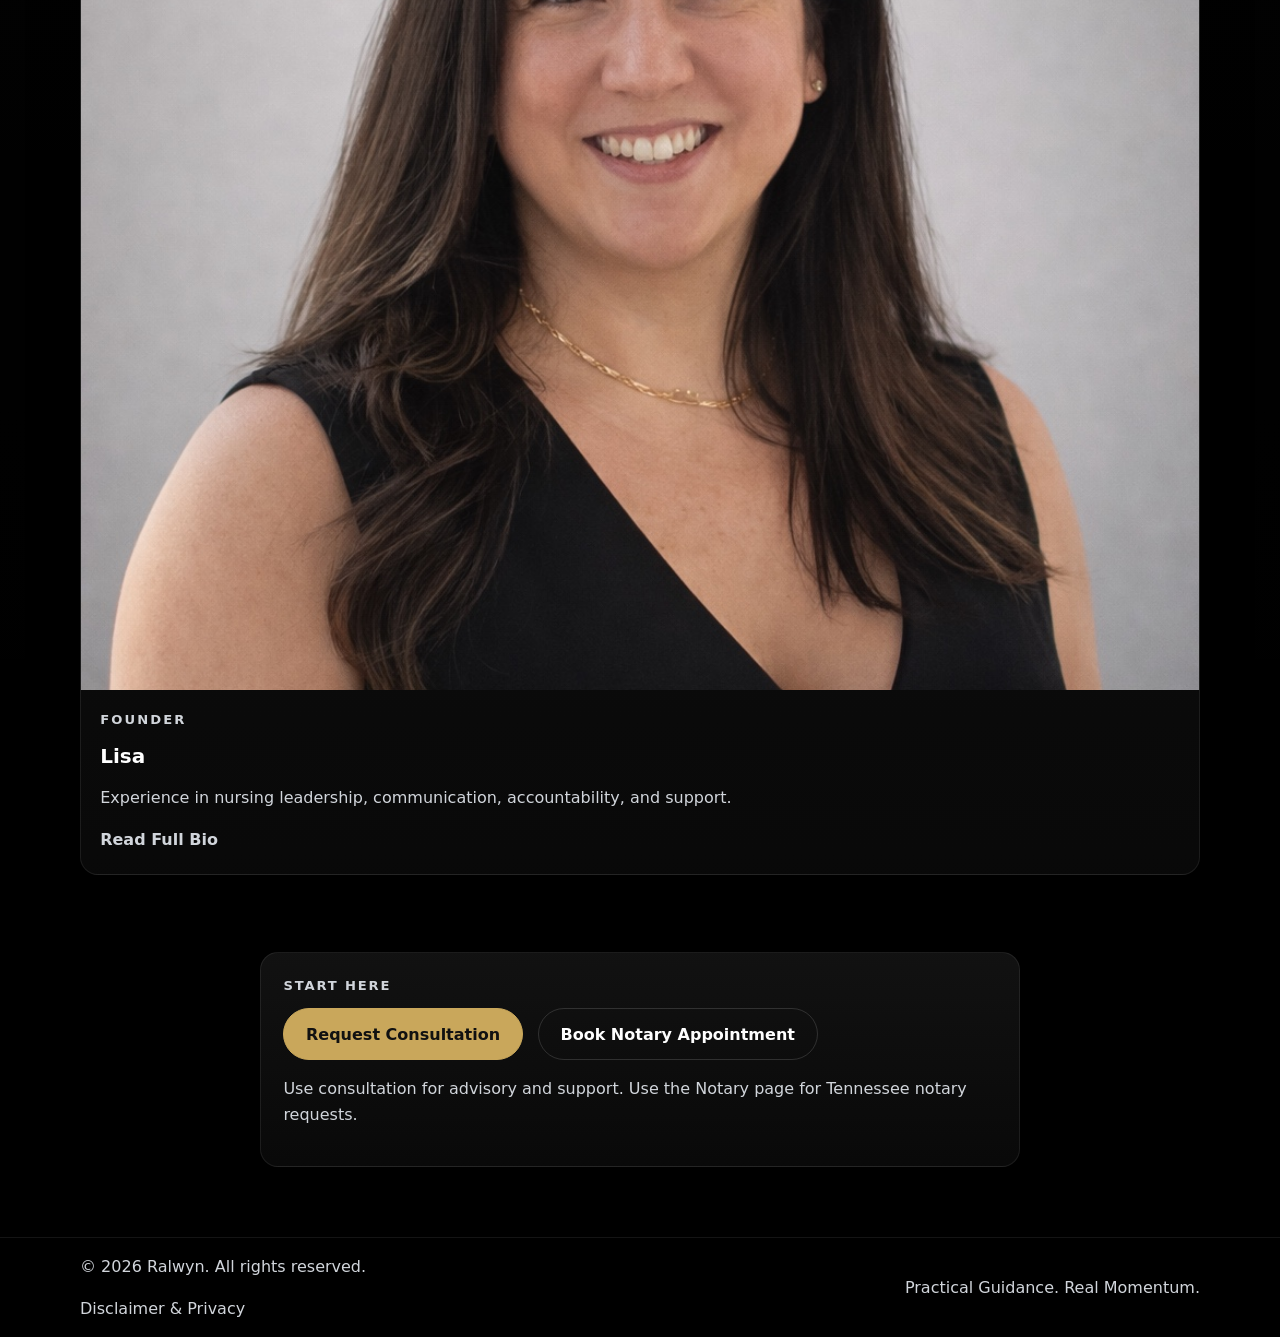
==== commit 003ac727: "Simplify consultation path headline wording" ====
--- a/index.html
+++ b/index.html
@@ -61,7 +61,7 @@
         <div class="section-header">
           <div>
             <p class="section-label">Consultation path</p>
-            <h2>Support for decisions, operations, and problem-solving.</h2>
+            <h2>Support for decisions, operations, and next steps.</h2>
           </div>
           <a class="text-link" href="services.html">Explore Services</a>
         </div>
--- a/styles.css
+++ b/styles.css
@@ -182,8 +182,16 @@
   padding: 0.92rem 1.35rem;
   border: 1px solid rgba(255, 255, 255, 0.14);
   border-radius: 999px;
+  font-family: inherit;
+  font-size: 1rem;
+  line-height: 1.2;
   font-weight: 700;
   transition: transform 0.2s ease, box-shadow 0.2s ease, background 0.2s ease, border-color 0.2s ease;
+}
+
+button.button {
+  appearance: none;
+  -webkit-appearance: none;
 }
 
 .button:hover {
@@ -698,9 +706,9 @@
   }
 
   .header-inner {
-    gap: 0.8rem;
-    min-height: 70px;
-    padding: 0.4rem 0 0.55rem;
+    gap: 1.15rem;
+    min-height: 74px;
+    padding: 1rem 0 1.05rem;
   }
 
   .site-nav {
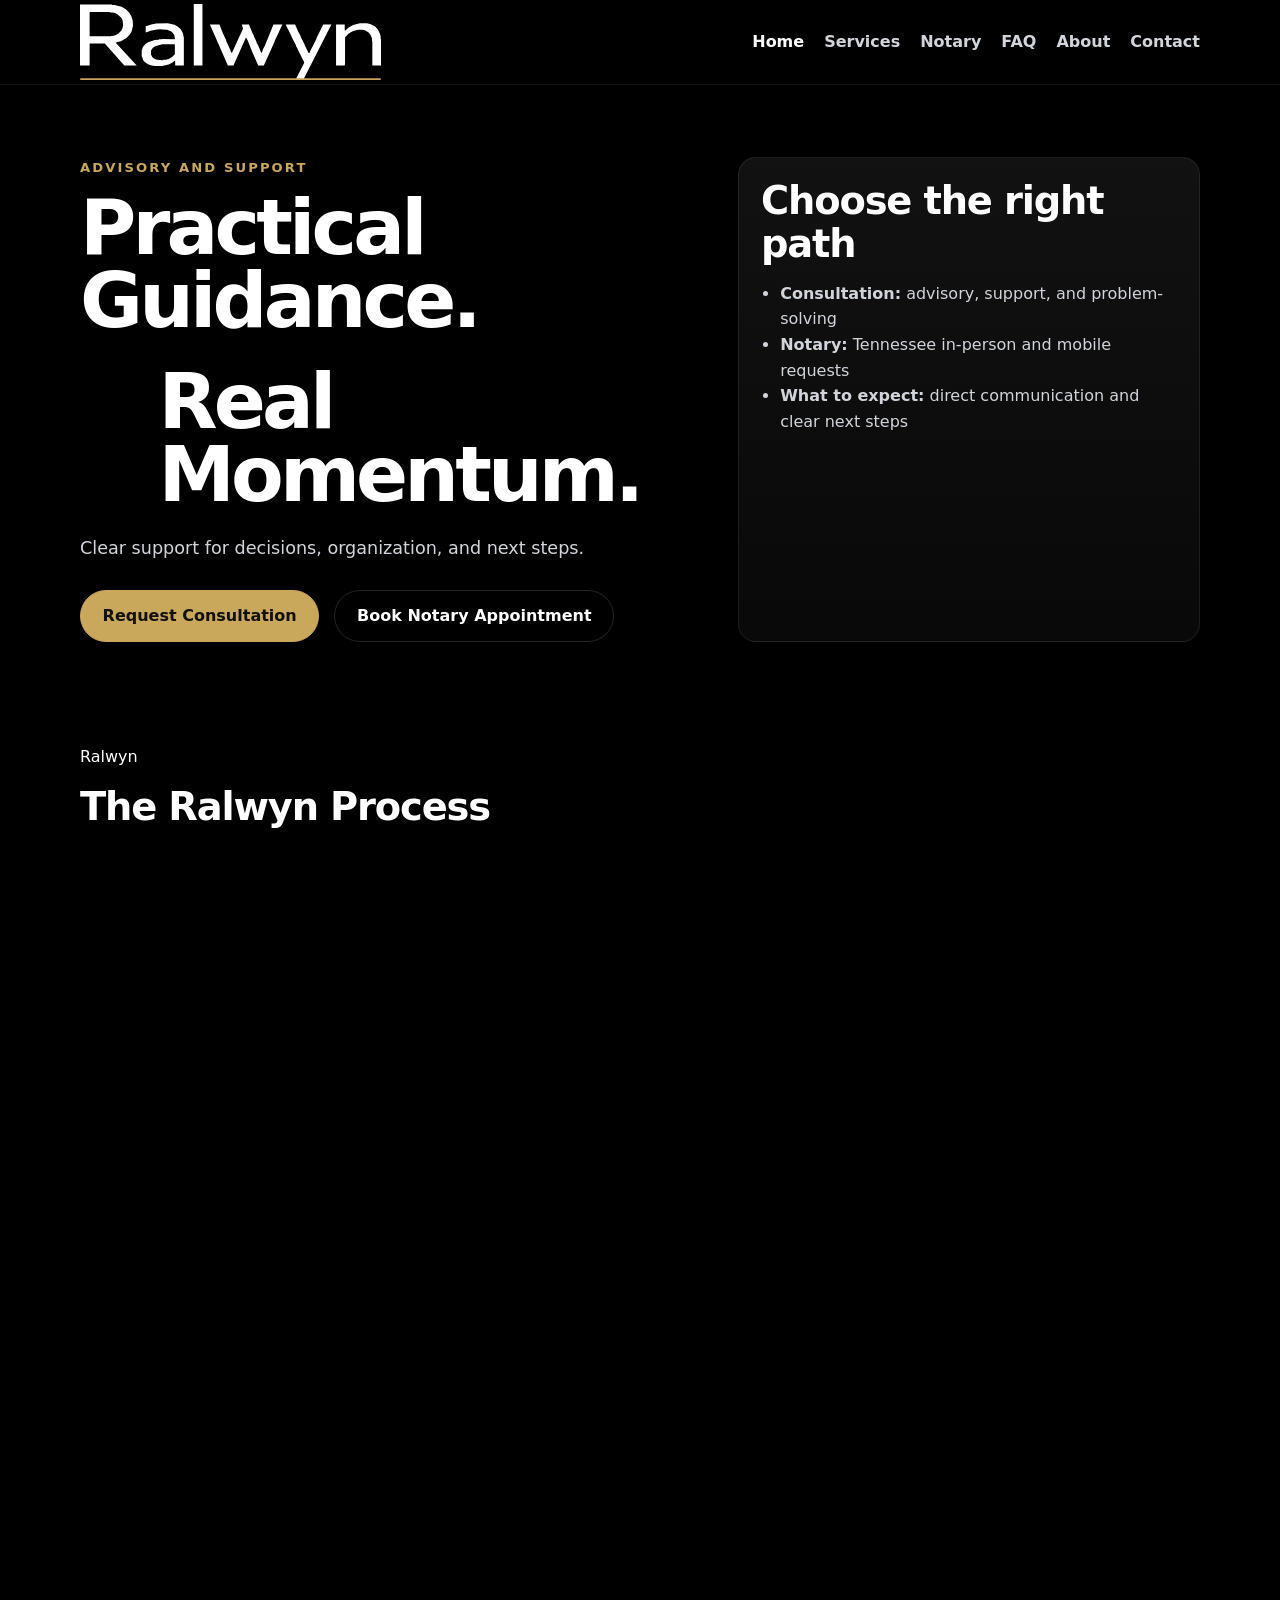
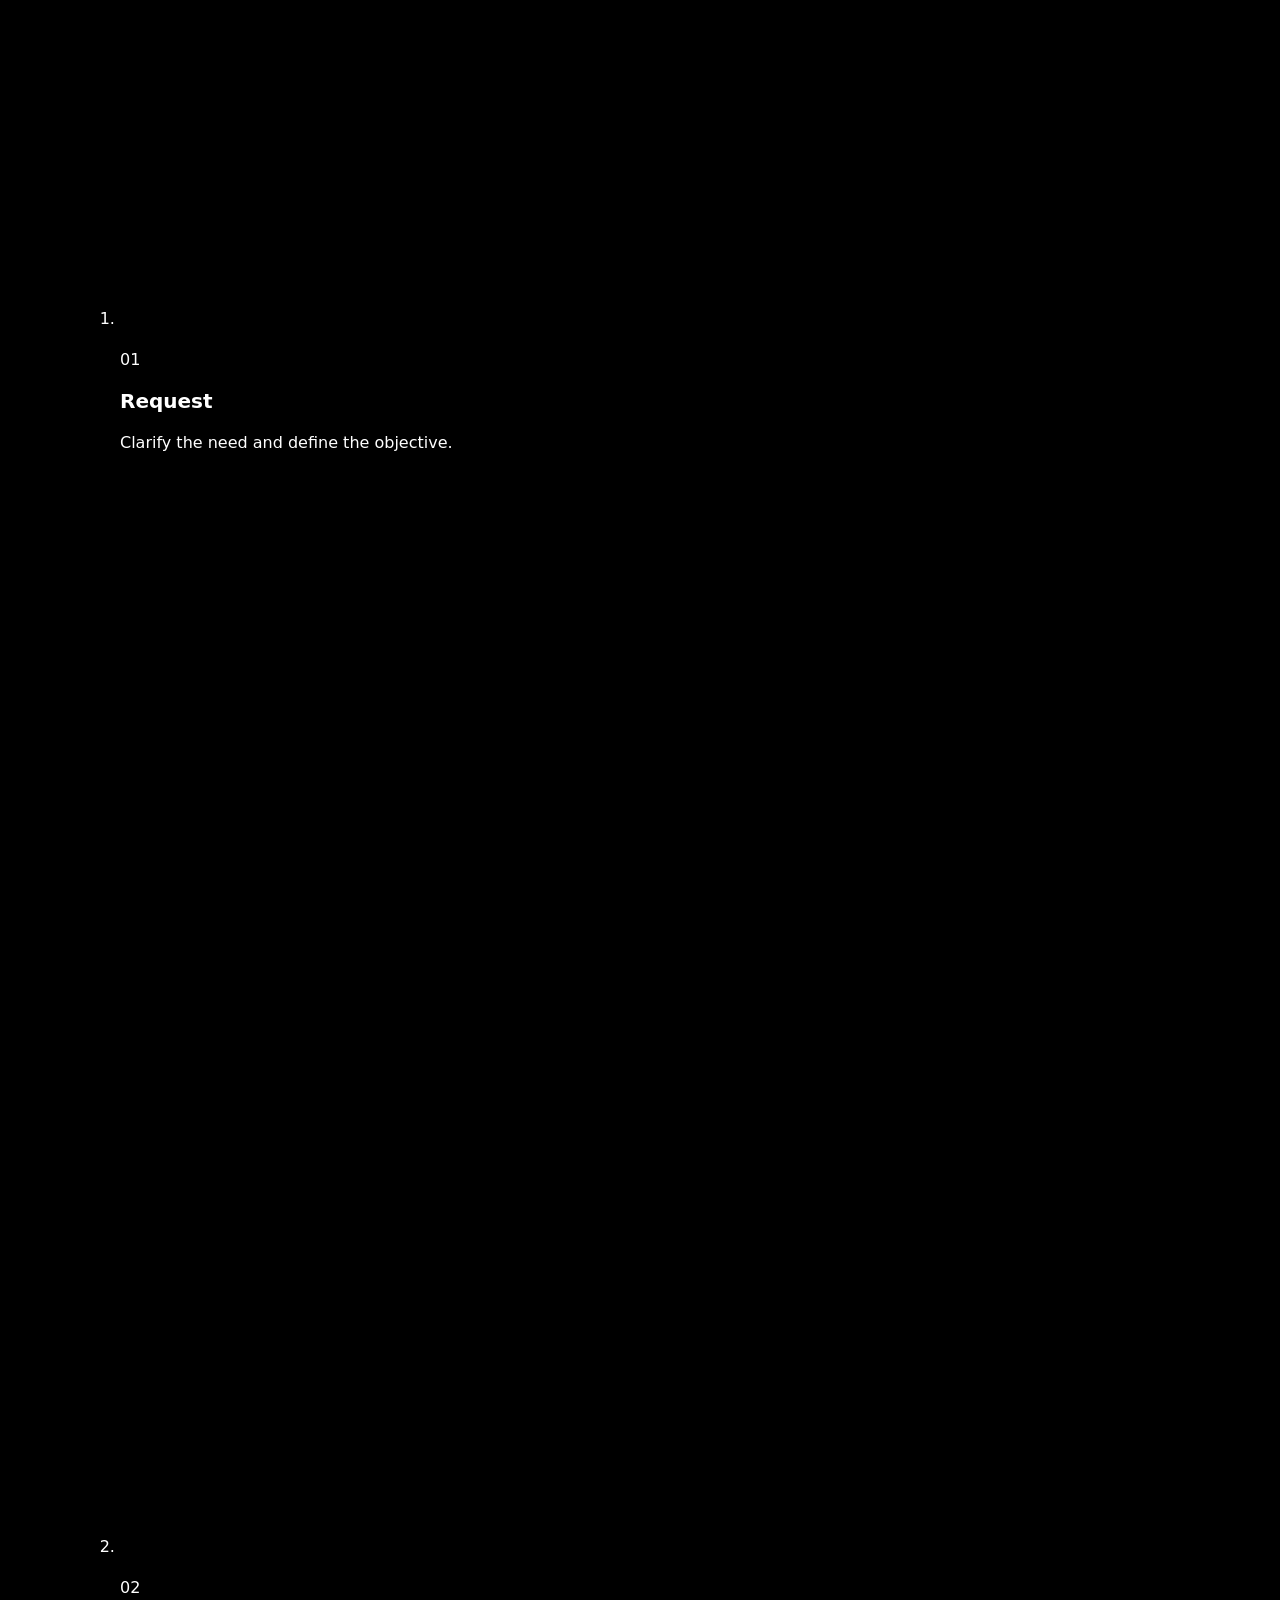
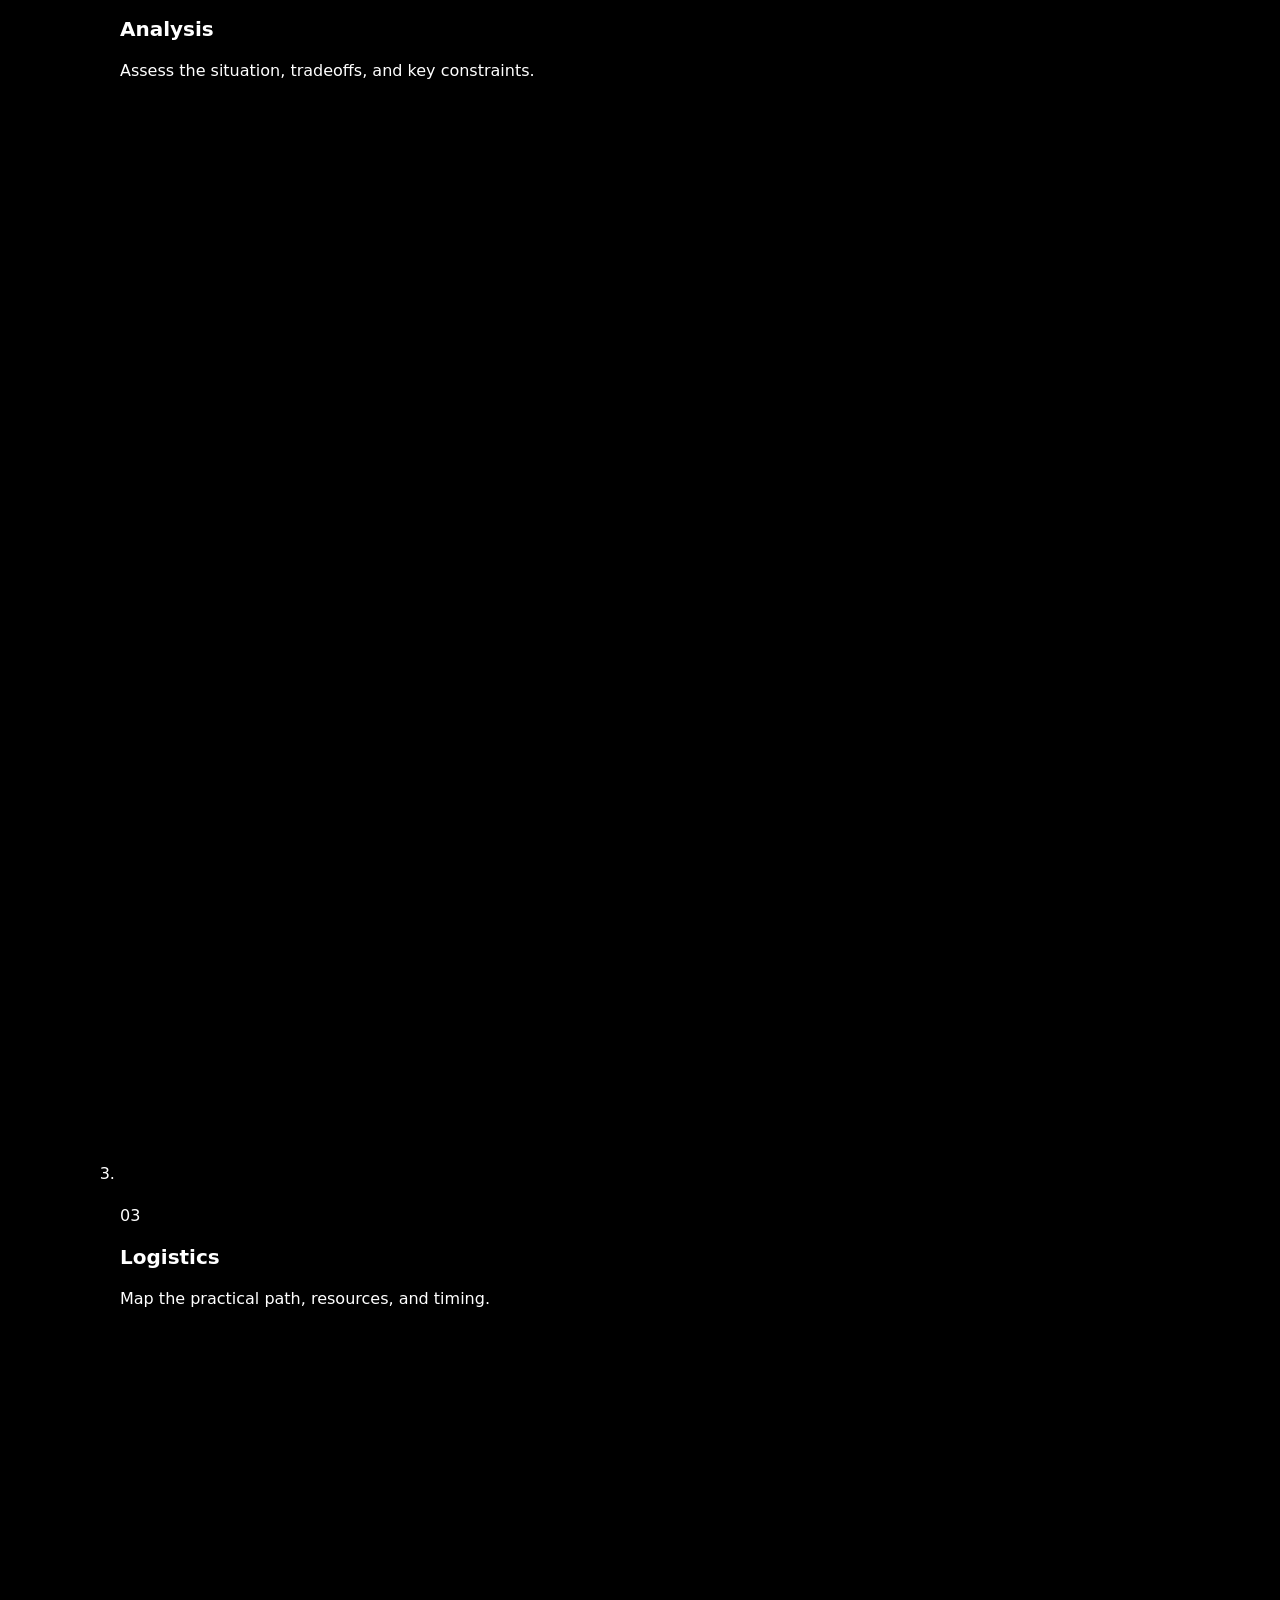
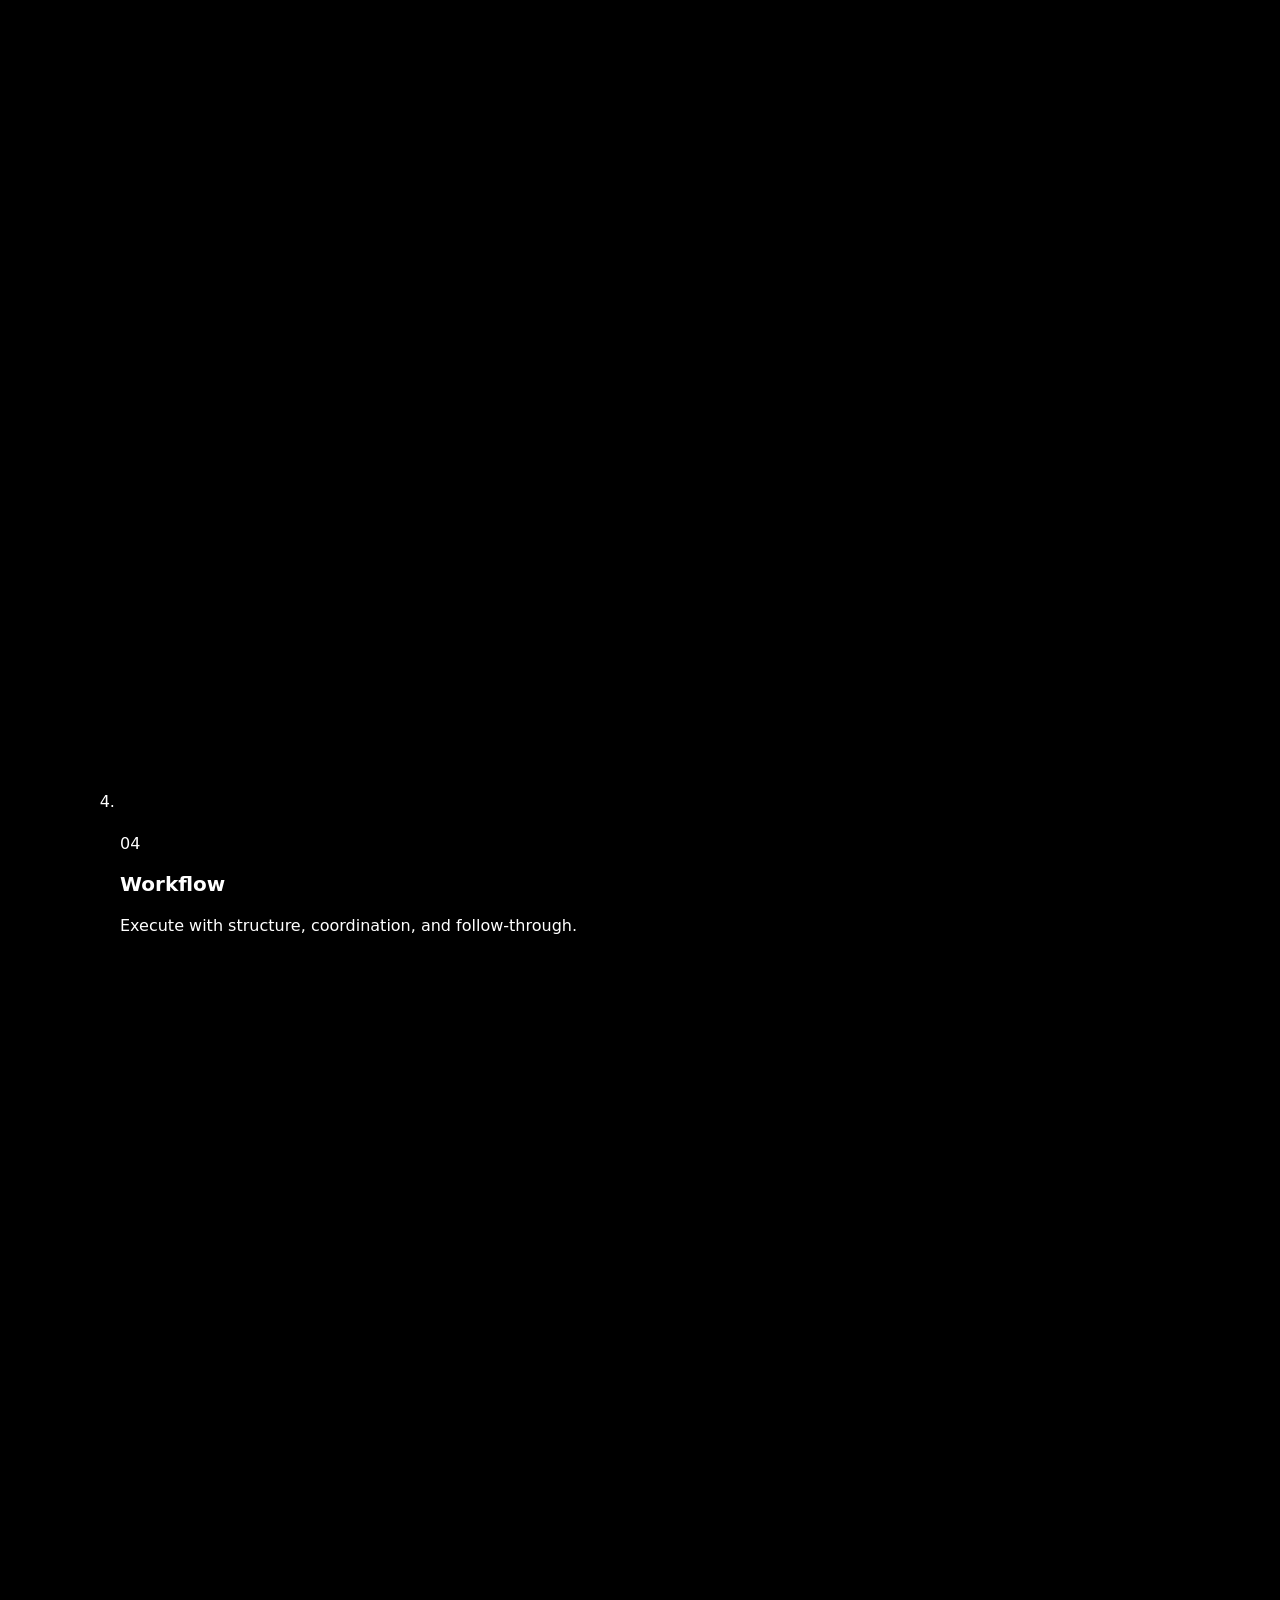
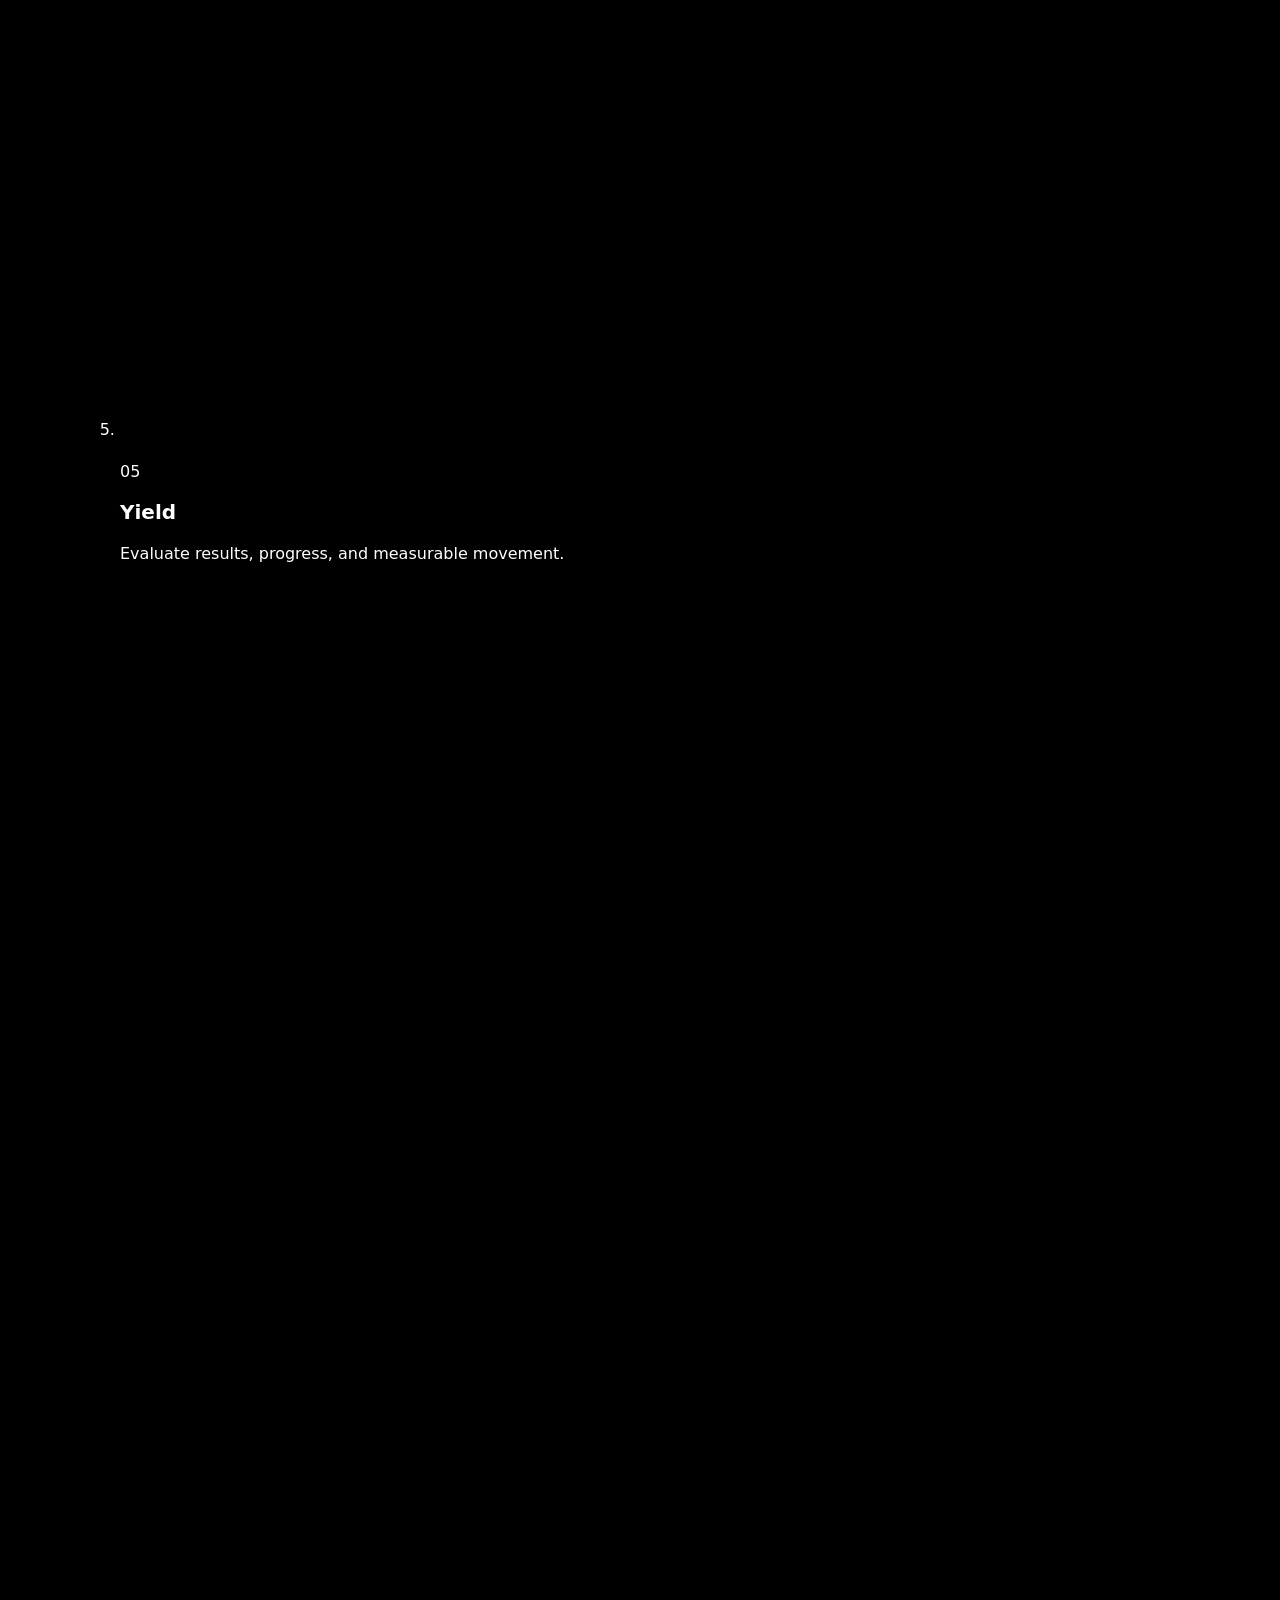
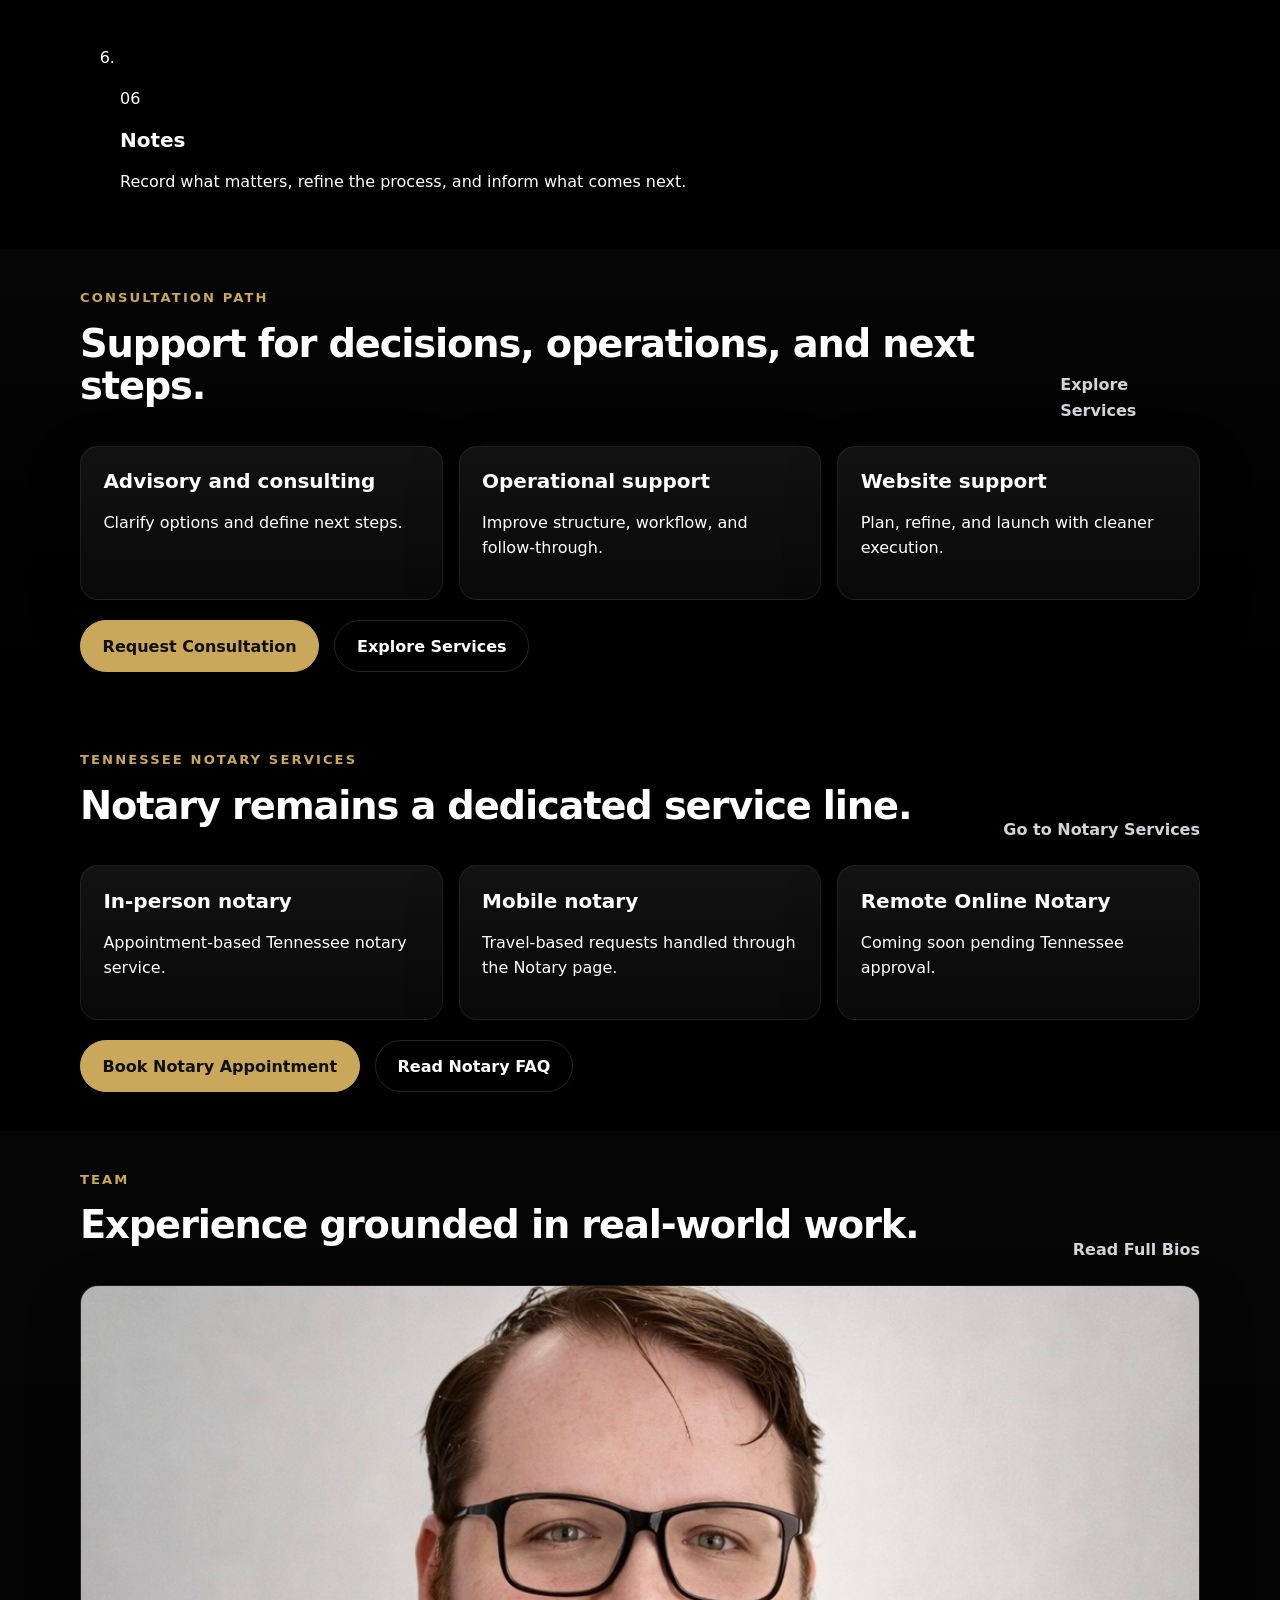
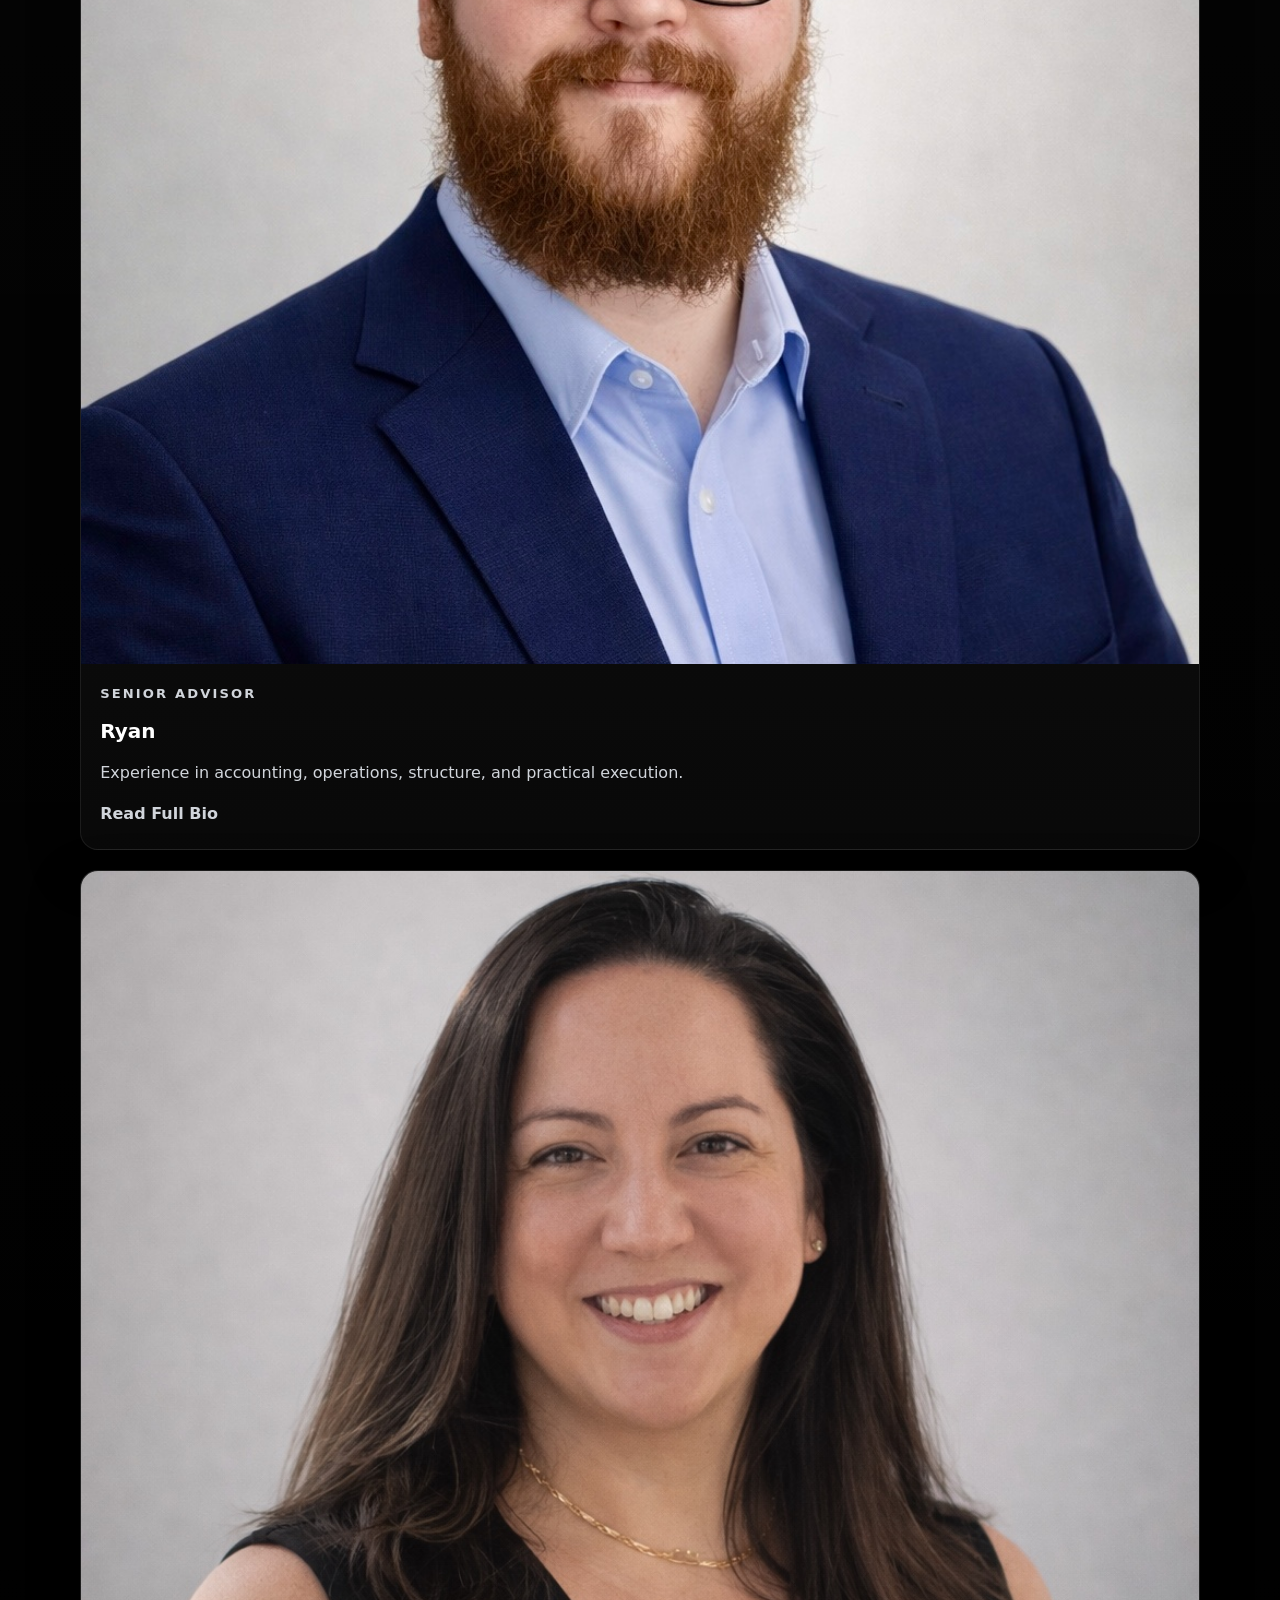
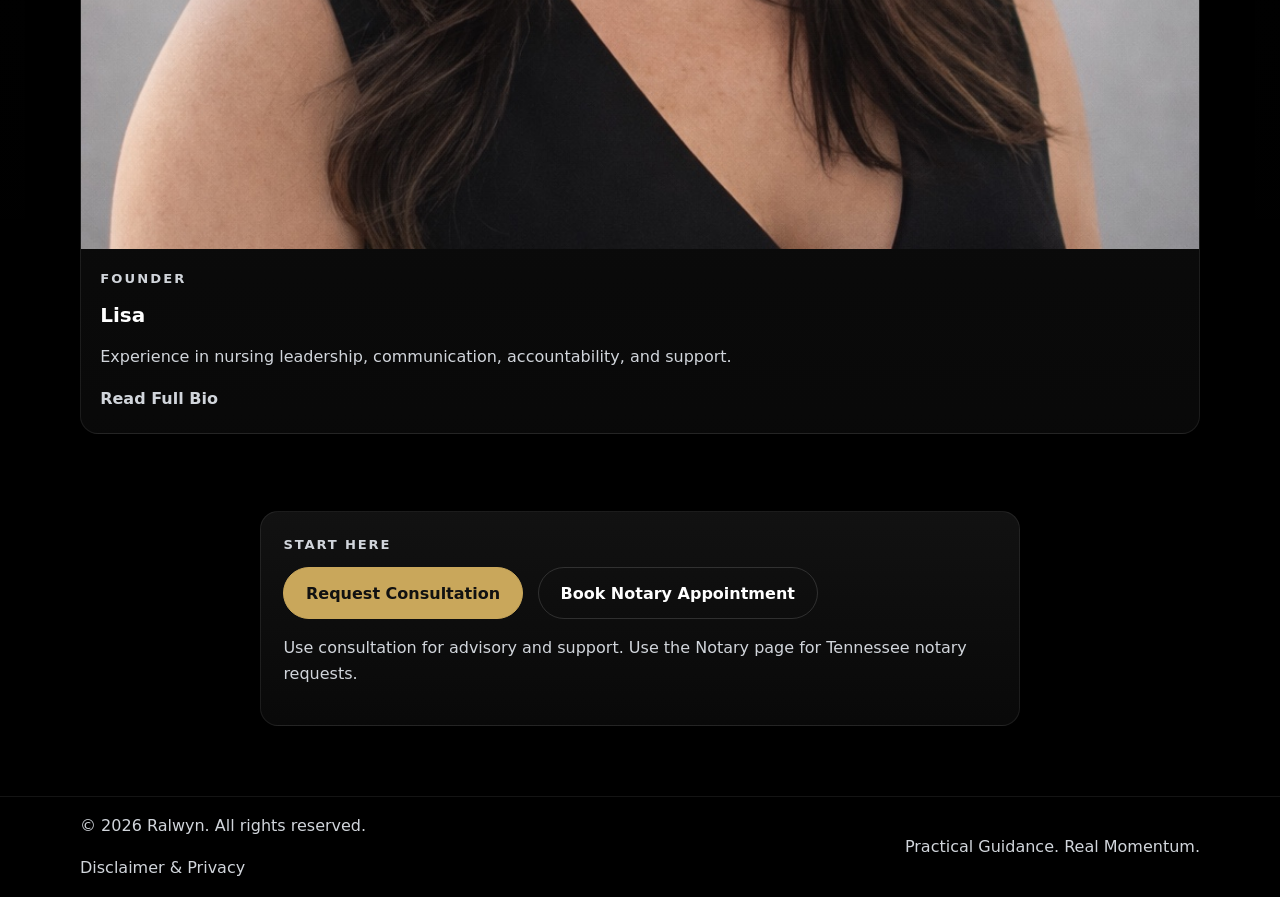
==== commit 42599b8c: "Add responsive Ralwyn Process section to homepage" ====
--- a/index.html
+++ b/index.html
@@ -56,6 +56,120 @@
       </div>
     </section>
 
+    <!-- RALWYN PROCESS SECTION START -->
+    <section class="section ralwyn-process-section" aria-labelledby="ralwyn-process-title">
+      <div class="container">
+        <div class="ralwyn-process-header">
+          <p class="ralwyn-process-kicker">Ralwyn</p>
+          <h2 id="ralwyn-process-title" class="ralwyn-process-title">The Ralwyn Process</h2>
+        </div>
+
+        <ol class="ralwyn-process-list">
+          <li class="ralwyn-process-card">
+            <div class="ralwyn-process-icon" aria-hidden="true">
+              <svg viewBox="0 0 48 48" role="presentation" focusable="false">
+                <circle cx="24" cy="24" r="4"></circle>
+                <circle cx="24" cy="24" r="12"></circle>
+                <path d="M24 4v8"></path>
+                <path d="M24 36v8"></path>
+                <path d="M4 24h8"></path>
+                <path d="M36 24h8"></path>
+              </svg>
+            </div>
+            <div class="ralwyn-process-content">
+              <p class="ralwyn-process-step">01</p>
+              <h3 class="ralwyn-process-name">Request</h3>
+              <p class="ralwyn-process-desc">Clarify the need and define the objective.</p>
+            </div>
+          </li>
+
+          <li class="ralwyn-process-card">
+            <div class="ralwyn-process-icon" aria-hidden="true">
+              <svg viewBox="0 0 48 48" role="presentation" focusable="false">
+                <circle cx="20" cy="20" r="10"></circle>
+                <path d="M27.5 27.5L38 38"></path>
+              </svg>
+            </div>
+            <div class="ralwyn-process-content">
+              <p class="ralwyn-process-step">02</p>
+              <h3 class="ralwyn-process-name">Analysis</h3>
+              <p class="ralwyn-process-desc">Assess the situation, tradeoffs, and key constraints.</p>
+            </div>
+          </li>
+
+          <li class="ralwyn-process-card">
+            <div class="ralwyn-process-icon" aria-hidden="true">
+              <svg viewBox="0 0 48 48" role="presentation" focusable="false">
+                <path d="M10 34c8-8 12-6 18-12"></path>
+                <path d="M28 22l6 2-2 6"></path>
+                <circle cx="30" cy="14" r="4"></circle>
+              </svg>
+            </div>
+            <div class="ralwyn-process-content">
+              <p class="ralwyn-process-step">03</p>
+              <h3 class="ralwyn-process-name">Logistics</h3>
+              <p class="ralwyn-process-desc">Map the practical path, resources, and timing.</p>
+            </div>
+          </li>
+
+          <li class="ralwyn-process-card">
+            <div class="ralwyn-process-icon" aria-hidden="true">
+              <svg viewBox="0 0 48 48" role="presentation" focusable="false">
+                <circle cx="15" cy="22" r="4"></circle>
+                <circle cx="24" cy="16" r="4"></circle>
+                <circle cx="33" cy="22" r="4"></circle>
+                <path d="M9 34c0-4 3-7 6-7s6 3 6 7"></path>
+                <path d="M18 34c0-4 3-7 6-7s6 3 6 7"></path>
+                <path d="M27 34c0-4 3-7 6-7s6 3 6 7"></path>
+              </svg>
+            </div>
+            <div class="ralwyn-process-content">
+              <p class="ralwyn-process-step">04</p>
+              <h3 class="ralwyn-process-name">Workflow</h3>
+              <p class="ralwyn-process-desc">Execute with structure, coordination, and follow-through.</p>
+            </div>
+          </li>
+
+          <li class="ralwyn-process-card">
+            <div class="ralwyn-process-icon" aria-hidden="true">
+              <svg viewBox="0 0 48 48" role="presentation" focusable="false">
+                <path d="M10 36V24"></path>
+                <path d="M18 36V18"></path>
+                <path d="M26 36V12"></path>
+                <path d="M34 36V8"></path>
+                <path d="M8 36h30"></path>
+              </svg>
+            </div>
+            <div class="ralwyn-process-content">
+              <p class="ralwyn-process-step">05</p>
+              <h3 class="ralwyn-process-name">Yield</h3>
+              <p class="ralwyn-process-desc">Evaluate results, progress, and measurable movement.</p>
+            </div>
+          </li>
+
+          <li class="ralwyn-process-card">
+            <div class="ralwyn-process-icon" aria-hidden="true">
+              <svg viewBox="0 0 48 48" role="presentation" focusable="false">
+                <rect x="14" y="8" width="20" height="30" rx="2"></rect>
+                <path d="M19 14h10"></path>
+                <path d="M19 20h10"></path>
+                <path d="M19 26h10"></path>
+                <path d="M14 14h-3"></path>
+                <path d="M14 20h-3"></path>
+                <path d="M14 26h-3"></path>
+              </svg>
+            </div>
+            <div class="ralwyn-process-content">
+              <p class="ralwyn-process-step">06</p>
+              <h3 class="ralwyn-process-name">Notes</h3>
+              <p class="ralwyn-process-desc">Record what matters, refine the process, and inform what comes next.</p>
+            </div>
+          </li>
+        </ol>
+      </div>
+    </section>
+    <!-- RALWYN PROCESS SECTION END -->
+
     <section class="section section-alt" id="services-overview">
       <div class="container">
         <div class="section-header">
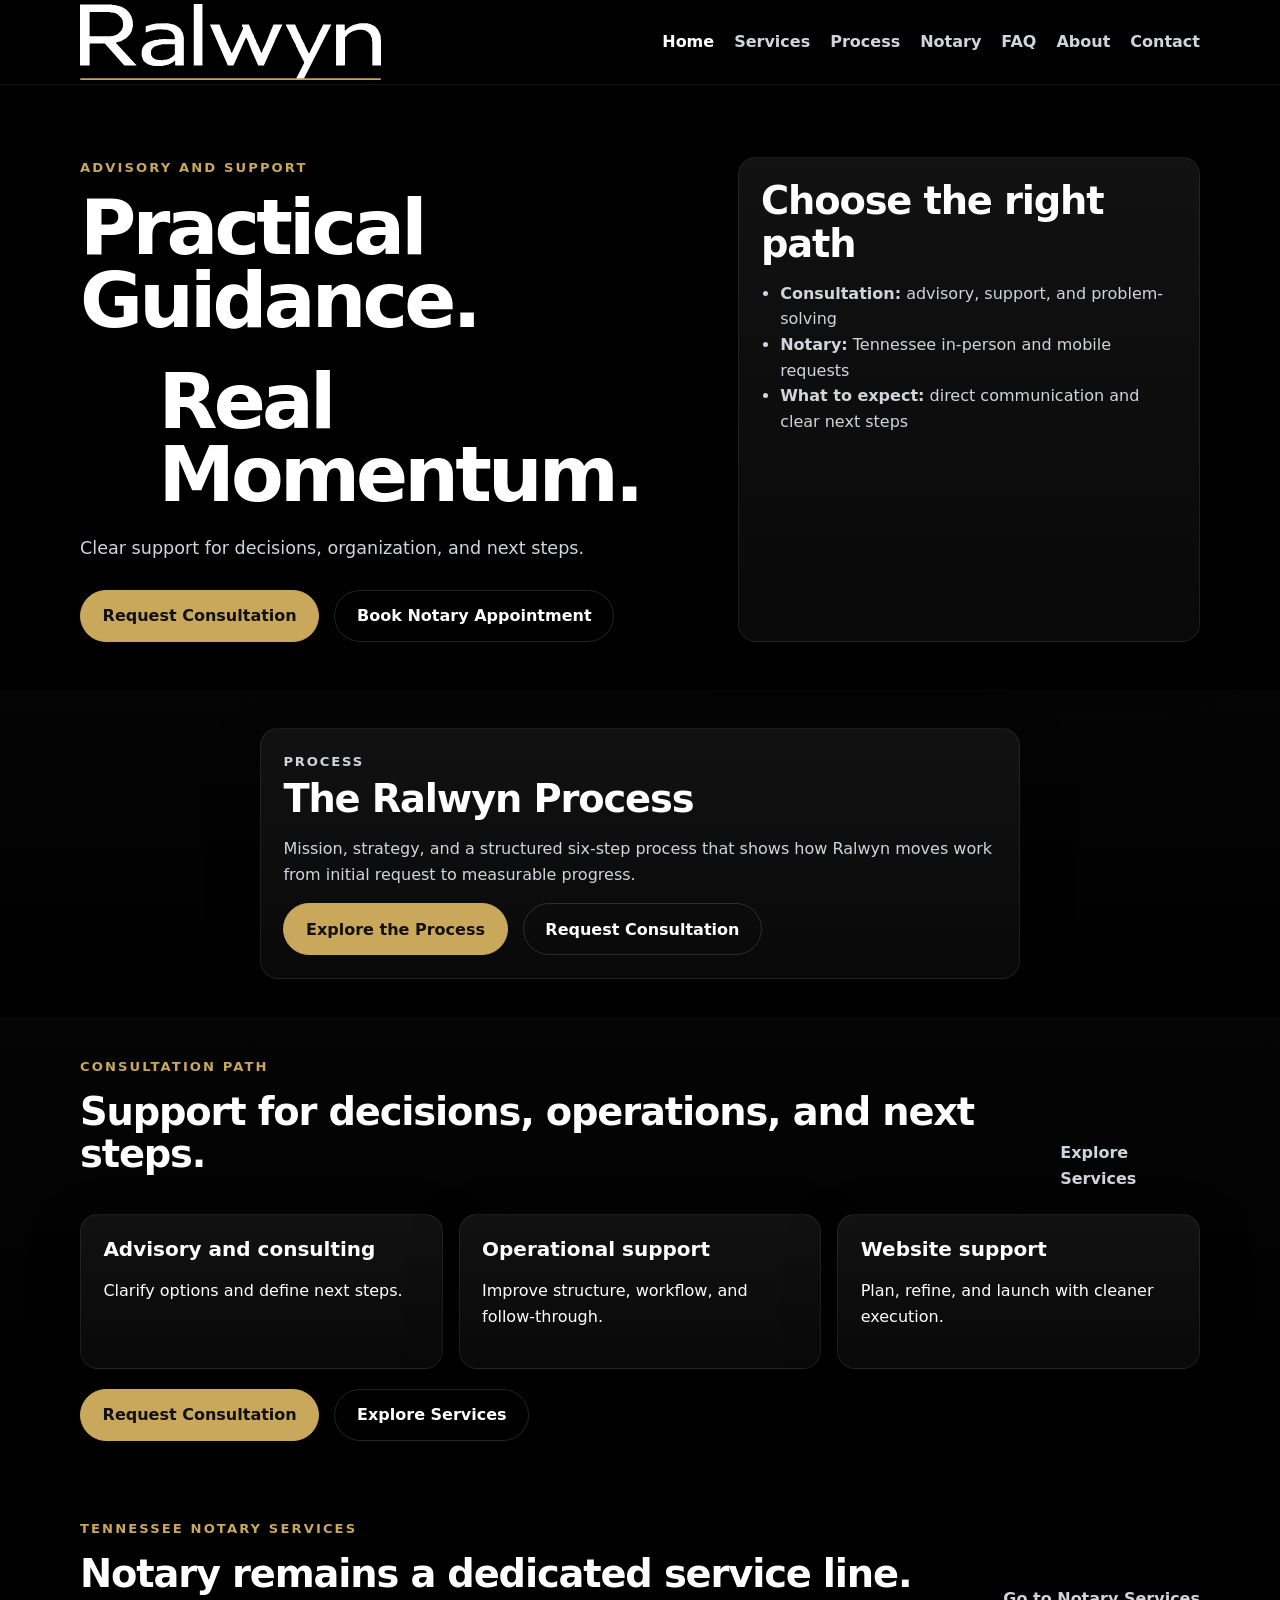
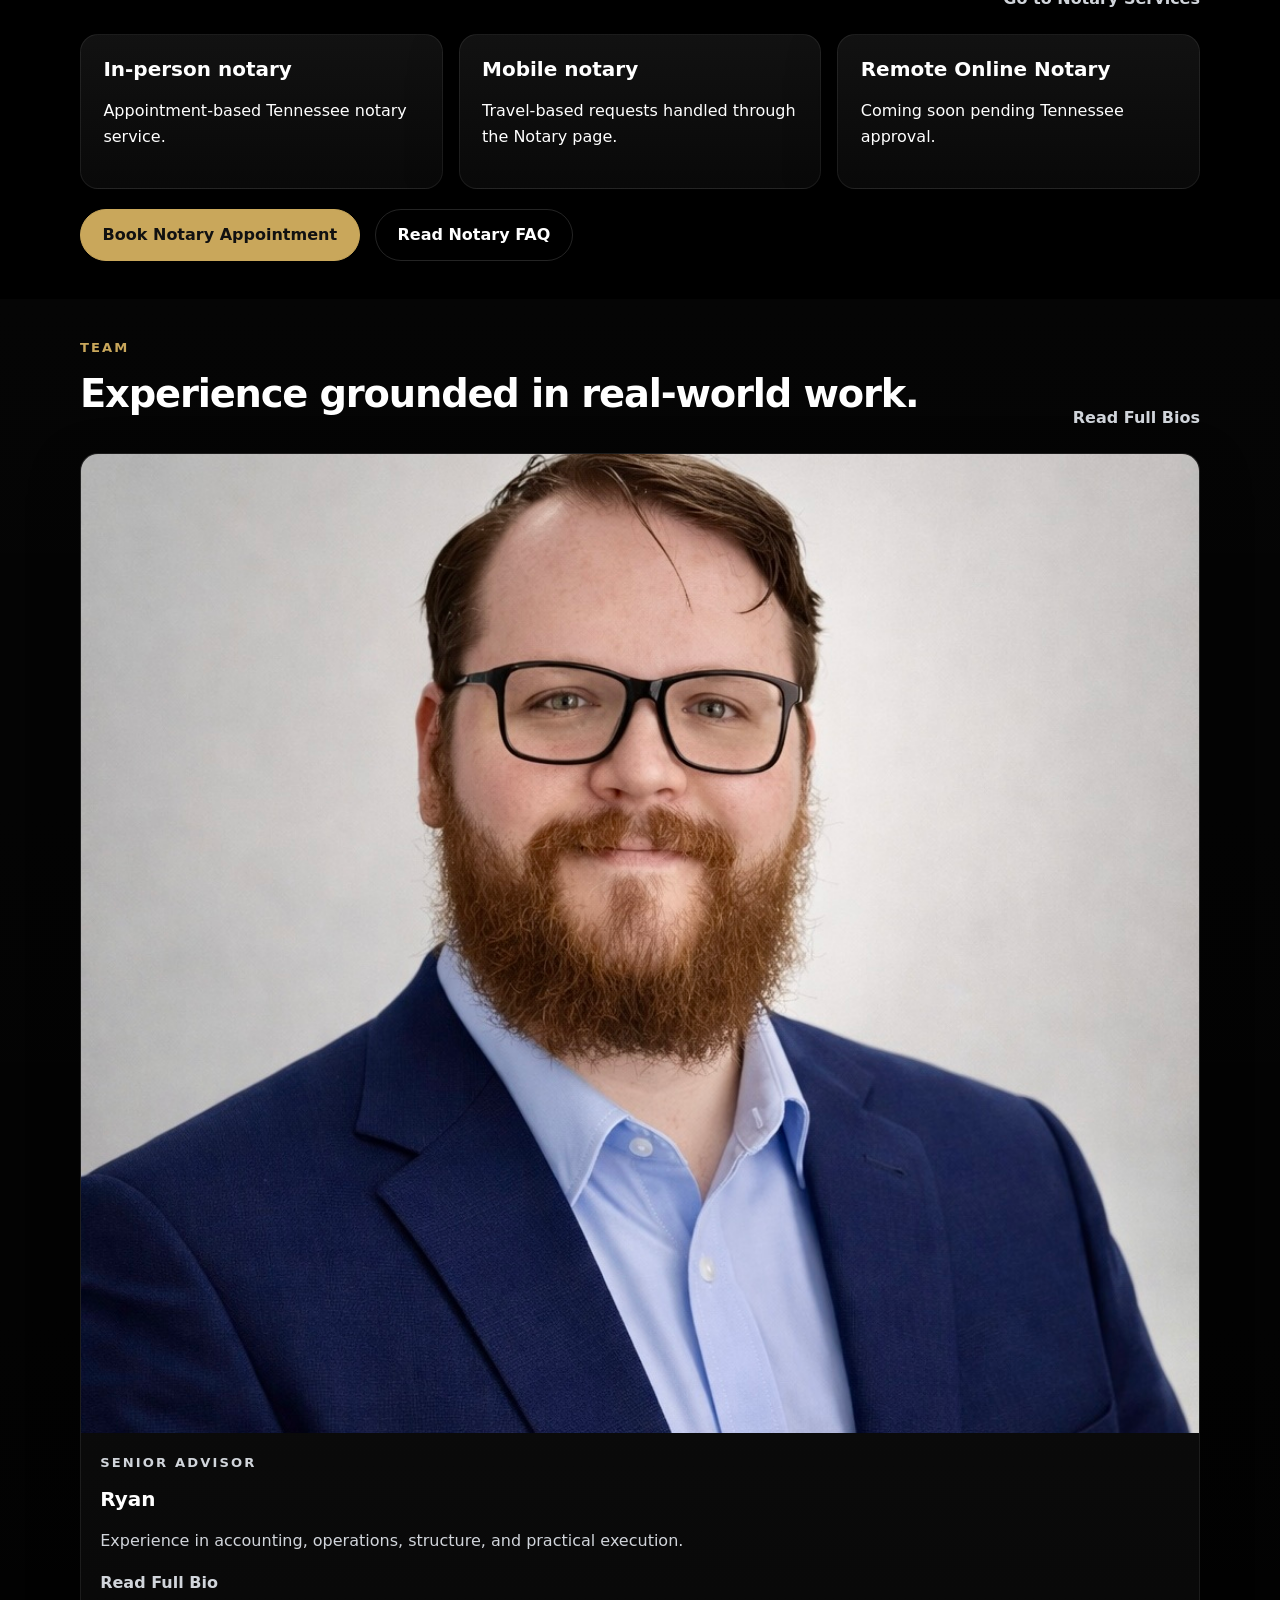
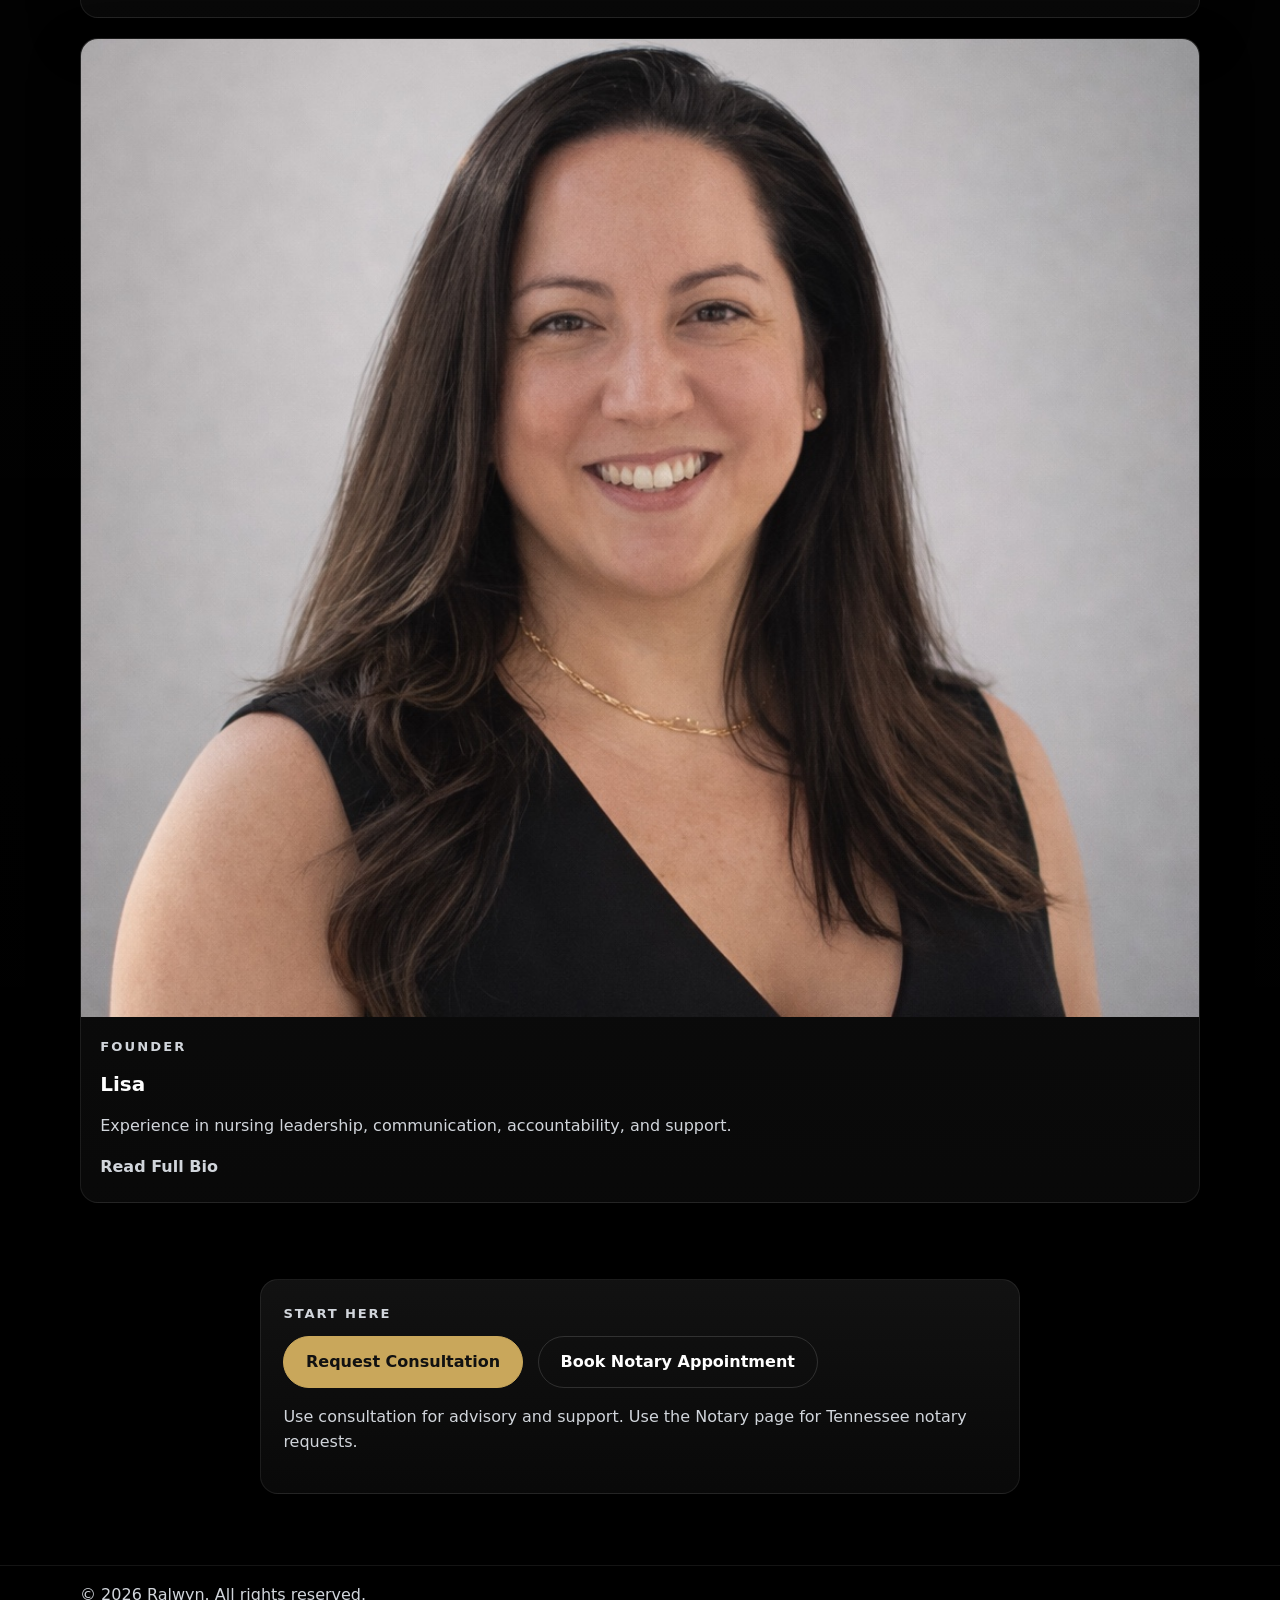
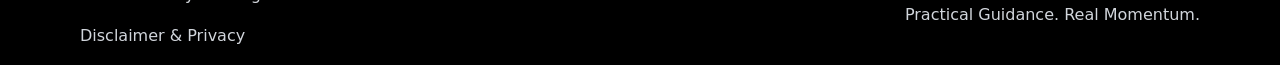
==== commit 8c7495b7: "Replace homepage process block with teaser and add Process nav link" ====
--- a/index.html
+++ b/index.html
@@ -23,6 +23,7 @@
       <nav class="site-nav" aria-label="Primary">
         <a href="index.html" aria-current="page">Home</a>
         <a href="services.html">Services</a>
+        <a href="process.html">Process</a>
         <a href="notary.html">Notary</a>
         <a href="faq.html">FAQ</a>
         <a href="about.html">About</a>
@@ -56,119 +57,19 @@
       </div>
     </section>
 
-    <!-- RALWYN PROCESS SECTION START -->
-    <section class="section ralwyn-process-section" aria-labelledby="ralwyn-process-title">
-      <div class="container">
-        <div class="ralwyn-process-header">
-          <p class="ralwyn-process-kicker">Ralwyn</p>
-          <h2 id="ralwyn-process-title" class="ralwyn-process-title">The Ralwyn Process</h2>
+    <section class="section section-alt" id="process-teaser">
+      <div class="container narrow">
+        <div class="contact-card">
+          <p class="contact-label">Process</p>
+          <h2>The Ralwyn Process</h2>
+          <p class="contact-note">Mission, strategy, and a structured six-step process that shows how Ralwyn moves work from initial request to measurable progress.</p>
+          <div class="hero-actions mt-075">
+            <a class="button button-primary" href="process.html">Explore the Process</a>
+            <a class="button button-secondary" href="contact.html">Request Consultation</a>
+          </div>
         </div>
-
-        <ol class="ralwyn-process-list">
-          <li class="ralwyn-process-card">
-            <div class="ralwyn-process-icon" aria-hidden="true">
-              <svg viewBox="0 0 48 48" role="presentation" focusable="false">
-                <circle cx="24" cy="24" r="4"></circle>
-                <circle cx="24" cy="24" r="12"></circle>
-                <path d="M24 4v8"></path>
-                <path d="M24 36v8"></path>
-                <path d="M4 24h8"></path>
-                <path d="M36 24h8"></path>
-              </svg>
-            </div>
-            <div class="ralwyn-process-content">
-              <p class="ralwyn-process-step">01</p>
-              <h3 class="ralwyn-process-name">Request</h3>
-              <p class="ralwyn-process-desc">Clarify the need and define the objective.</p>
-            </div>
-          </li>
-
-          <li class="ralwyn-process-card">
-            <div class="ralwyn-process-icon" aria-hidden="true">
-              <svg viewBox="0 0 48 48" role="presentation" focusable="false">
-                <circle cx="20" cy="20" r="10"></circle>
-                <path d="M27.5 27.5L38 38"></path>
-              </svg>
-            </div>
-            <div class="ralwyn-process-content">
-              <p class="ralwyn-process-step">02</p>
-              <h3 class="ralwyn-process-name">Analysis</h3>
-              <p class="ralwyn-process-desc">Assess the situation, tradeoffs, and key constraints.</p>
-            </div>
-          </li>
-
-          <li class="ralwyn-process-card">
-            <div class="ralwyn-process-icon" aria-hidden="true">
-              <svg viewBox="0 0 48 48" role="presentation" focusable="false">
-                <path d="M10 34c8-8 12-6 18-12"></path>
-                <path d="M28 22l6 2-2 6"></path>
-                <circle cx="30" cy="14" r="4"></circle>
-              </svg>
-            </div>
-            <div class="ralwyn-process-content">
-              <p class="ralwyn-process-step">03</p>
-              <h3 class="ralwyn-process-name">Logistics</h3>
-              <p class="ralwyn-process-desc">Map the practical path, resources, and timing.</p>
-            </div>
-          </li>
-
-          <li class="ralwyn-process-card">
-            <div class="ralwyn-process-icon" aria-hidden="true">
-              <svg viewBox="0 0 48 48" role="presentation" focusable="false">
-                <circle cx="15" cy="22" r="4"></circle>
-                <circle cx="24" cy="16" r="4"></circle>
-                <circle cx="33" cy="22" r="4"></circle>
-                <path d="M9 34c0-4 3-7 6-7s6 3 6 7"></path>
-                <path d="M18 34c0-4 3-7 6-7s6 3 6 7"></path>
-                <path d="M27 34c0-4 3-7 6-7s6 3 6 7"></path>
-              </svg>
-            </div>
-            <div class="ralwyn-process-content">
-              <p class="ralwyn-process-step">04</p>
-              <h3 class="ralwyn-process-name">Workflow</h3>
-              <p class="ralwyn-process-desc">Execute with structure, coordination, and follow-through.</p>
-            </div>
-          </li>
-
-          <li class="ralwyn-process-card">
-            <div class="ralwyn-process-icon" aria-hidden="true">
-              <svg viewBox="0 0 48 48" role="presentation" focusable="false">
-                <path d="M10 36V24"></path>
-                <path d="M18 36V18"></path>
-                <path d="M26 36V12"></path>
-                <path d="M34 36V8"></path>
-                <path d="M8 36h30"></path>
-              </svg>
-            </div>
-            <div class="ralwyn-process-content">
-              <p class="ralwyn-process-step">05</p>
-              <h3 class="ralwyn-process-name">Yield</h3>
-              <p class="ralwyn-process-desc">Evaluate results, progress, and measurable movement.</p>
-            </div>
-          </li>
-
-          <li class="ralwyn-process-card">
-            <div class="ralwyn-process-icon" aria-hidden="true">
-              <svg viewBox="0 0 48 48" role="presentation" focusable="false">
-                <rect x="14" y="8" width="20" height="30" rx="2"></rect>
-                <path d="M19 14h10"></path>
-                <path d="M19 20h10"></path>
-                <path d="M19 26h10"></path>
-                <path d="M14 14h-3"></path>
-                <path d="M14 20h-3"></path>
-                <path d="M14 26h-3"></path>
-              </svg>
-            </div>
-            <div class="ralwyn-process-content">
-              <p class="ralwyn-process-step">06</p>
-              <h3 class="ralwyn-process-name">Notes</h3>
-              <p class="ralwyn-process-desc">Record what matters, refine the process, and inform what comes next.</p>
-            </div>
-          </li>
-        </ol>
       </div>
     </section>
-    <!-- RALWYN PROCESS SECTION END -->
 
     <section class="section section-alt" id="services-overview">
       <div class="container">
--- a/styles.css
+++ b/styles.css
@@ -641,6 +641,100 @@
 .mt-150 {
   margin-top: 1.5rem;
 }
+
+/* RALWYN PROCESS SECTION START */
+.ralwyn-process-section {
+  padding-top: 1.4rem;
+}
+
+.ralwyn-process-header {
+  margin-bottom: 1.25rem;
+}
+
+.ralwyn-process-kicker {
+  margin: 0 0 0.5rem;
+  color: var(--accent);
+  font-size: 0.82rem;
+  font-weight: 800;
+  letter-spacing: 0.22em;
+  text-transform: uppercase;
+}
+
+.ralwyn-process-title {
+  margin: 0;
+  font-size: clamp(2rem, 5vw, 4rem);
+  line-height: 0.98;
+  letter-spacing: -0.04em;
+}
+
+.ralwyn-process-list {
+  list-style: none;
+  margin: 0;
+  padding: 0;
+  display: grid;
+  gap: 1rem;
+}
+
+.ralwyn-process-card {
+  display: grid;
+  grid-template-columns: 132px 1fr;
+  gap: 1.3rem;
+  align-items: center;
+  padding: 1.25rem 1.5rem;
+  border: 1px solid rgba(201, 167, 91, 0.82);
+  border-radius: 18px;
+  background: linear-gradient(180deg, rgba(18, 18, 18, 0.98), rgba(9, 9, 9, 0.98));
+  box-shadow: var(--shadow);
+}
+
+.ralwyn-process-icon {
+  width: 104px;
+  height: 104px;
+  border: 2px solid rgba(201, 167, 91, 0.95);
+  border-radius: 999px;
+  display: flex;
+  align-items: center;
+  justify-content: center;
+  color: var(--accent);
+}
+
+.ralwyn-process-icon svg {
+  width: 46px;
+  height: 46px;
+  stroke: currentColor;
+  fill: none;
+  stroke-width: 1.8;
+  stroke-linecap: round;
+  stroke-linejoin: round;
+}
+
+.ralwyn-process-content {
+  min-width: 0;
+}
+
+.ralwyn-process-step {
+  margin: 0 0 0.2rem;
+  color: var(--accent);
+  font-size: 0.92rem;
+  font-weight: 800;
+  letter-spacing: 0.08em;
+}
+
+.ralwyn-process-name {
+  margin: 0 0 0.3rem;
+  font-size: clamp(1.9rem, 3vw, 3rem);
+  line-height: 1.02;
+  letter-spacing: -0.03em;
+}
+
+.ralwyn-process-desc {
+  margin: 0;
+  color: var(--muted);
+  font-size: 1rem;
+  line-height: 1.55;
+  max-width: 58ch;
+}
+/* RALWYN PROCESS SECTION END */
 
 @media (min-width: 768px) {
   .logo {
@@ -885,6 +979,46 @@
   .hero-actions {
     margin-top: 0.85rem;
   }
+
+  /* RALWYN PROCESS SECTION START */
+  .ralwyn-process-section {
+    padding-top: 1rem;
+  }
+
+  .ralwyn-process-header {
+    margin-bottom: 1rem;
+  }
+
+  .ralwyn-process-card {
+    grid-template-columns: 88px 1fr;
+    gap: 1rem;
+    padding: 1rem;
+    border-radius: 16px;
+  }
+
+  .ralwyn-process-icon {
+    width: 72px;
+    height: 72px;
+  }
+
+  .ralwyn-process-icon svg {
+    width: 32px;
+    height: 32px;
+  }
+
+  .ralwyn-process-step {
+    font-size: 0.84rem;
+  }
+
+  .ralwyn-process-name {
+    font-size: clamp(1.65rem, 7vw, 2.2rem);
+  }
+
+  .ralwyn-process-desc {
+    font-size: 0.95rem;
+    line-height: 1.55;
+  }
+  /* RALWYN PROCESS SECTION END */
 }
 
 @media (max-width: 560px) {
@@ -897,4 +1031,30 @@
     margin-top: 0.6rem;
     padding-top: 0.6rem;
   }
-}
+
+  /* RALWYN PROCESS SECTION START */
+  .ralwyn-process-card {
+    grid-template-columns: 1fr;
+    gap: 0.85rem;
+    align-items: start;
+  }
+
+  .ralwyn-process-icon {
+    width: 64px;
+    height: 64px;
+  }
+
+  .ralwyn-process-content {
+    display: grid;
+    gap: 0.2rem;
+  }
+
+  .ralwyn-process-name {
+    font-size: 1.85rem;
+  }
+
+  .ralwyn-process-desc {
+    max-width: none;
+  }
+  /* RALWYN PROCESS SECTION END */
+}
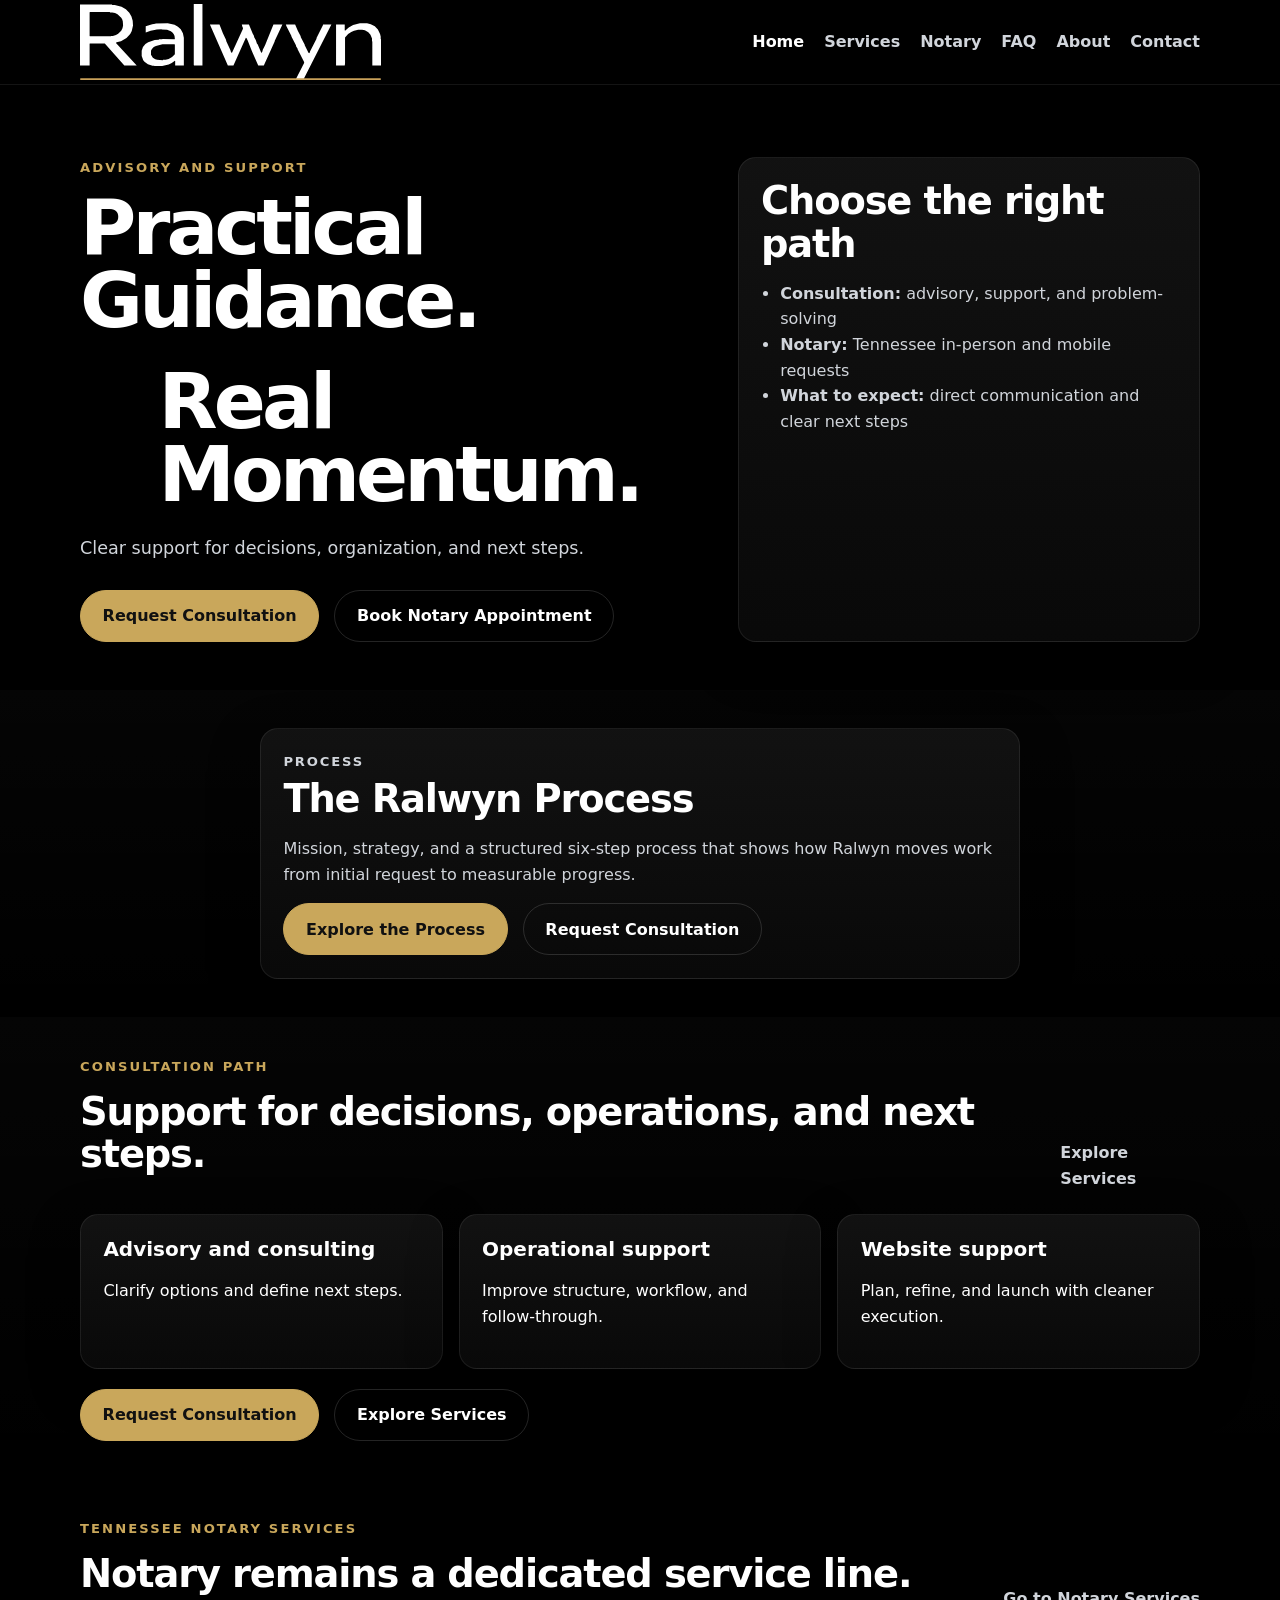
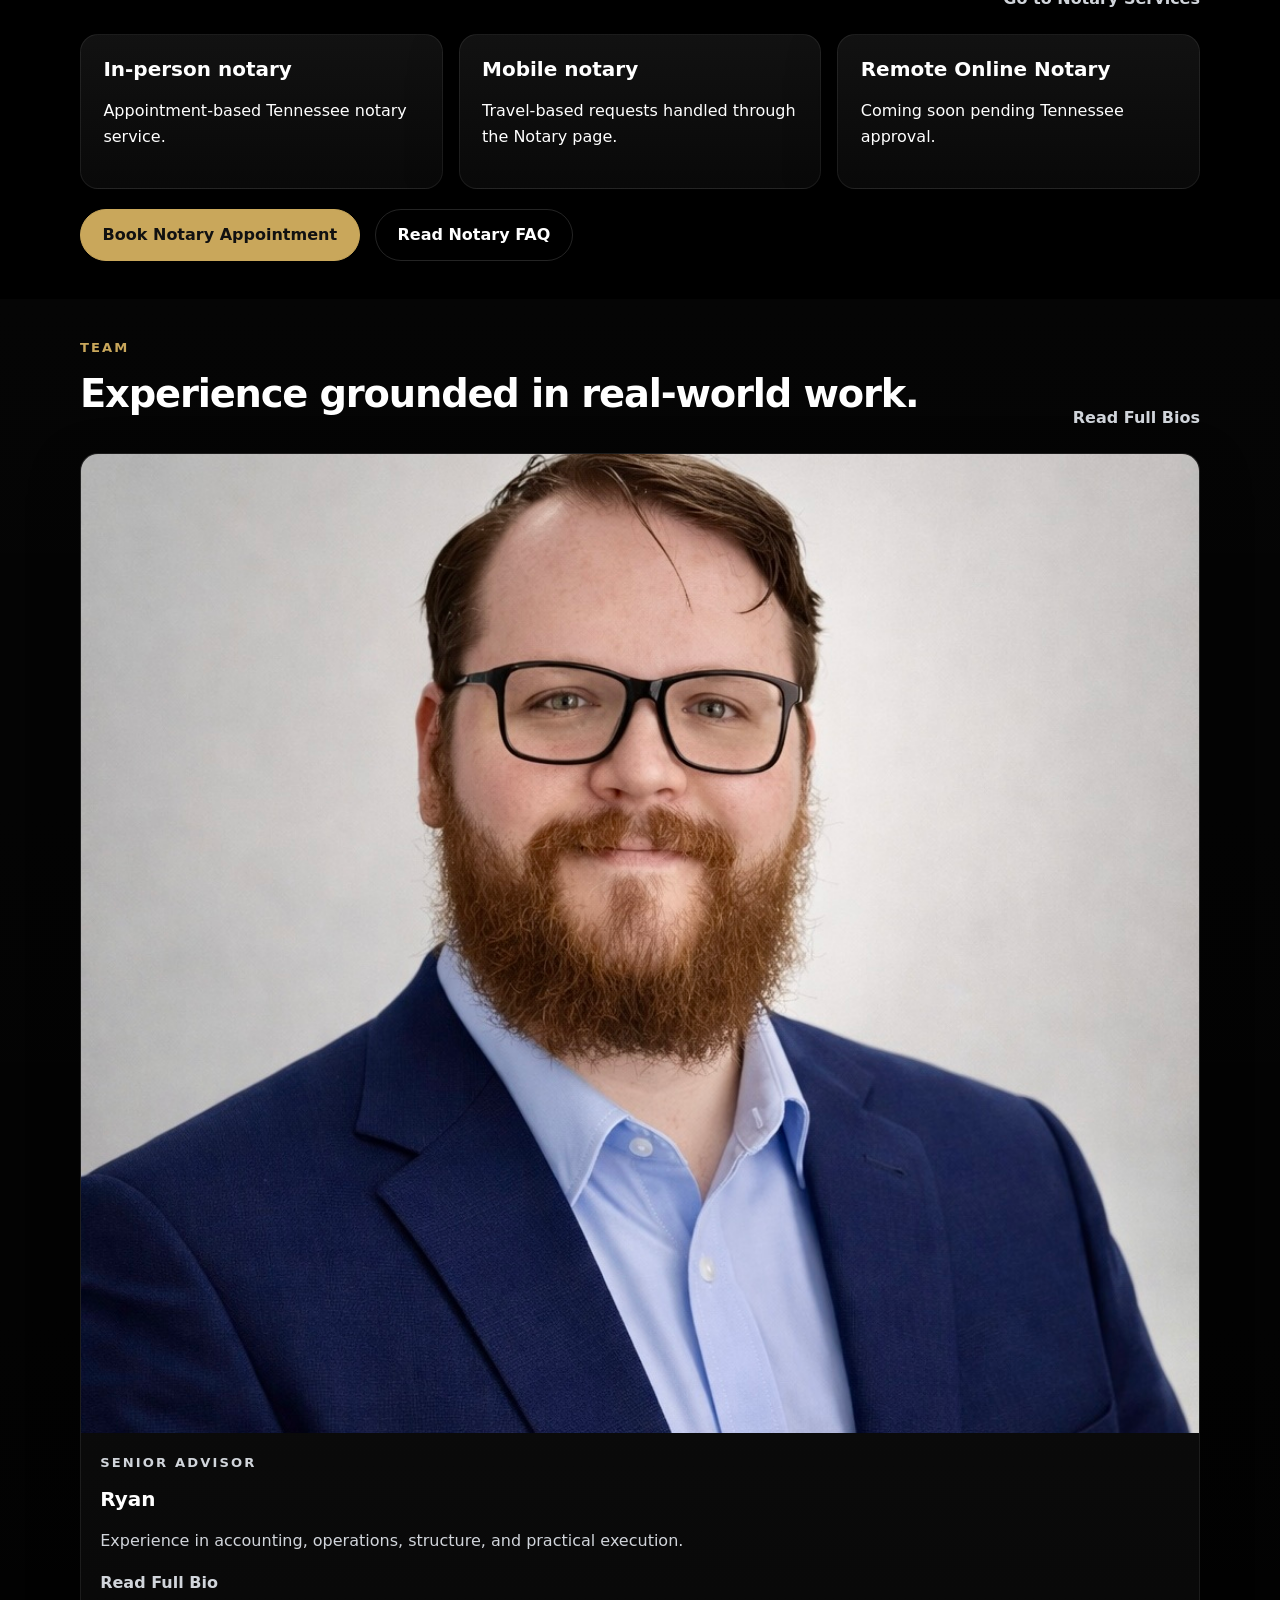
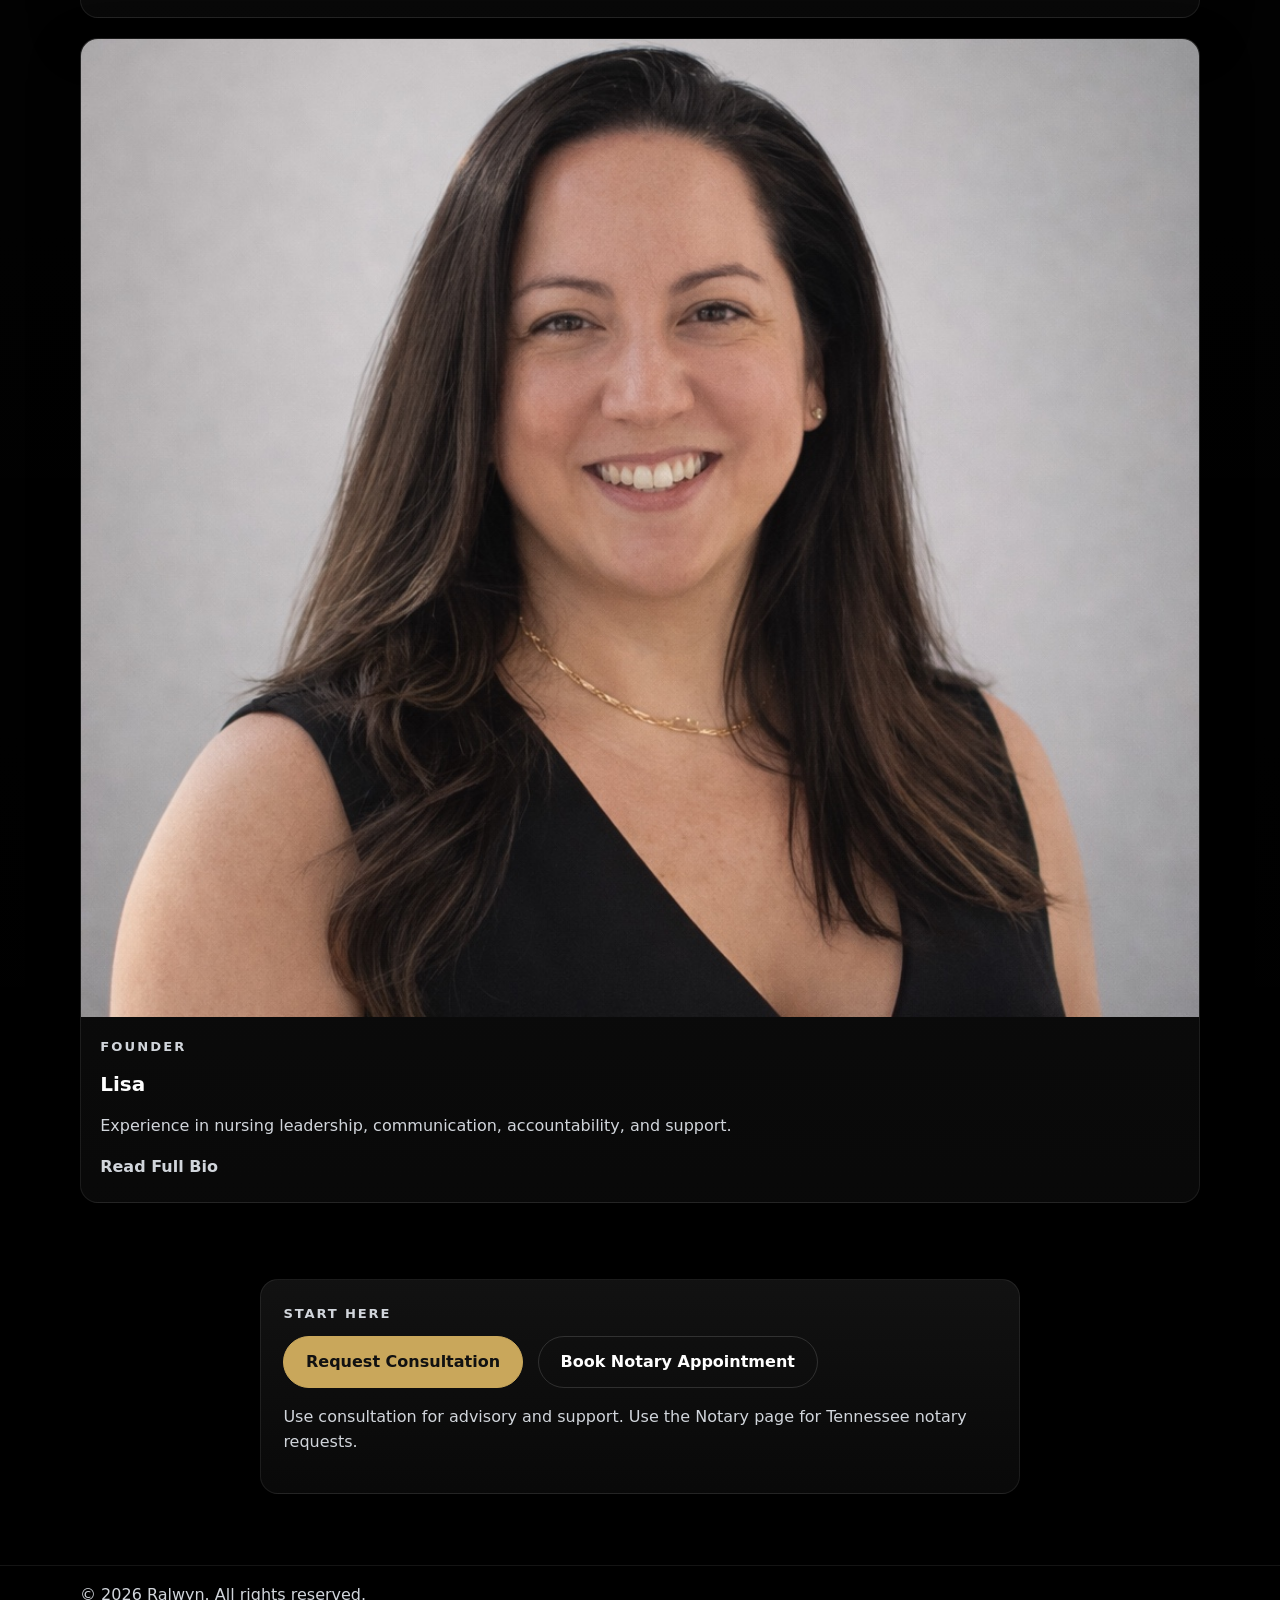
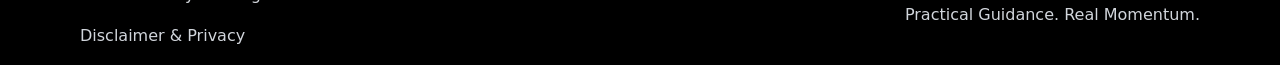
==== commit bd7f400a: "Remove Process from homepage top navigation" ====
--- a/index.html
+++ b/index.html
@@ -23,7 +23,6 @@
       <nav class="site-nav" aria-label="Primary">
         <a href="index.html" aria-current="page">Home</a>
         <a href="services.html">Services</a>
-        <a href="process.html">Process</a>
         <a href="notary.html">Notary</a>
         <a href="faq.html">FAQ</a>
         <a href="about.html">About</a>
--- a/styles.css
+++ b/styles.css
@@ -800,18 +800,18 @@
   }
 
   .header-inner {
-    gap: 1.15rem;
-    min-height: 74px;
-    padding: 1rem 0 1.05rem;
+    gap: 0.95rem;
+    min-height: 72px;
+    padding: 0.9rem 0 0.95rem;
   }
 
   .site-nav {
-    gap: 0.9rem;
-    row-gap: 0.45rem;
+    gap: 0.7rem;
+    row-gap: 0.35rem;
   }
 
   .site-nav a {
-    font-size: 0.95rem;
+    font-size: 0.9rem;
   }
 
   .hero,
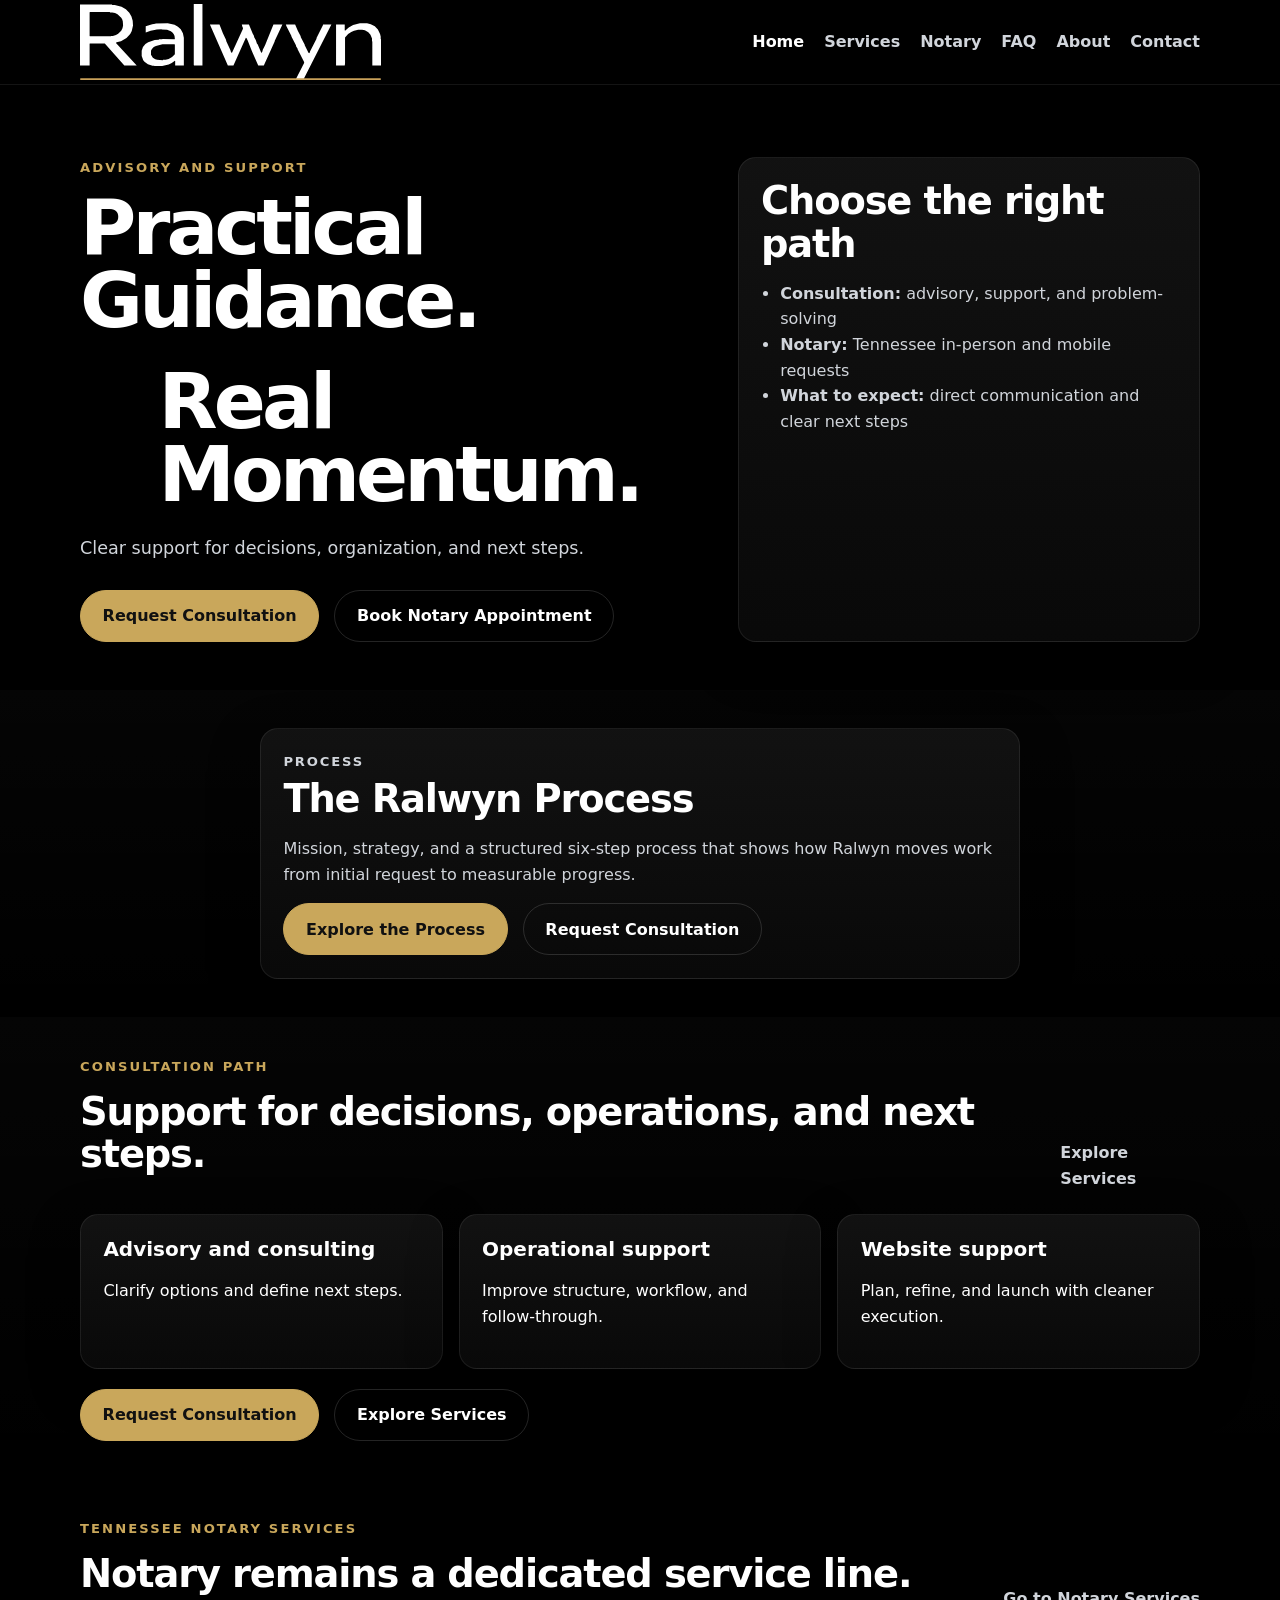
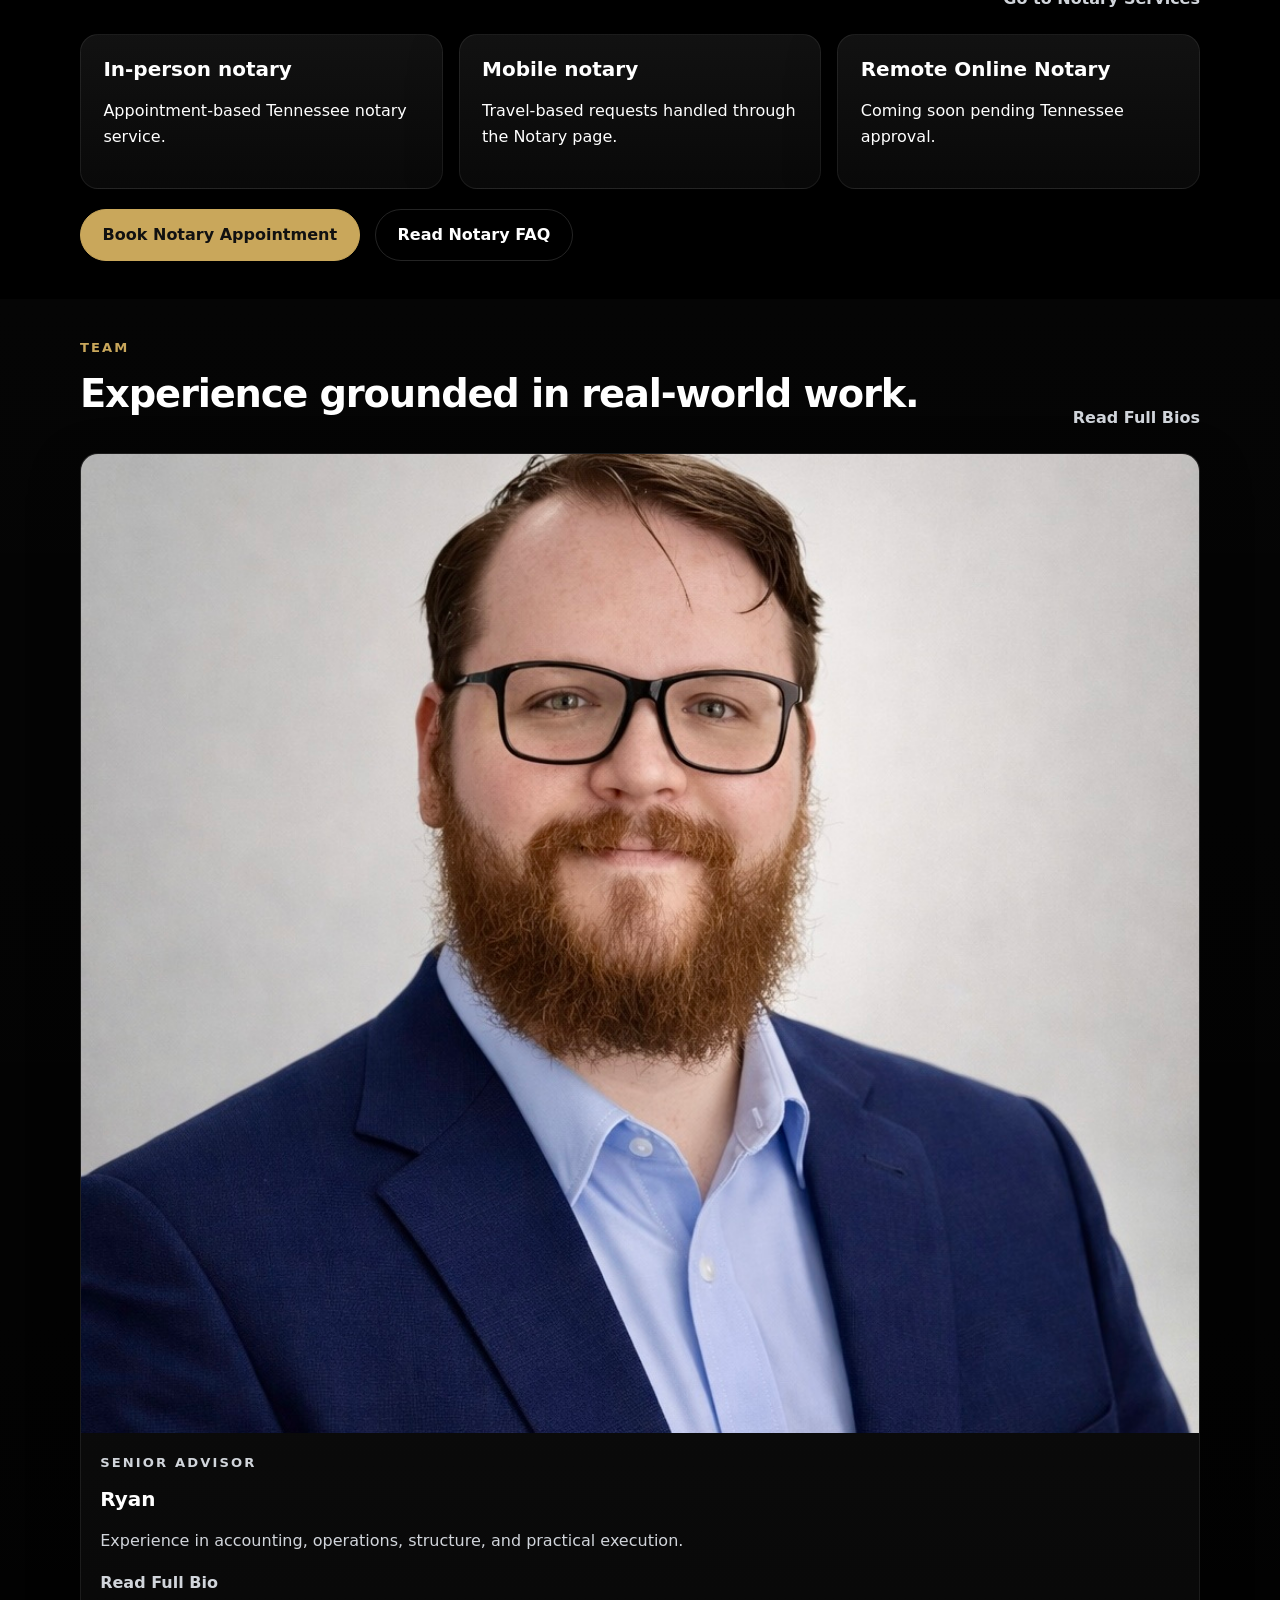
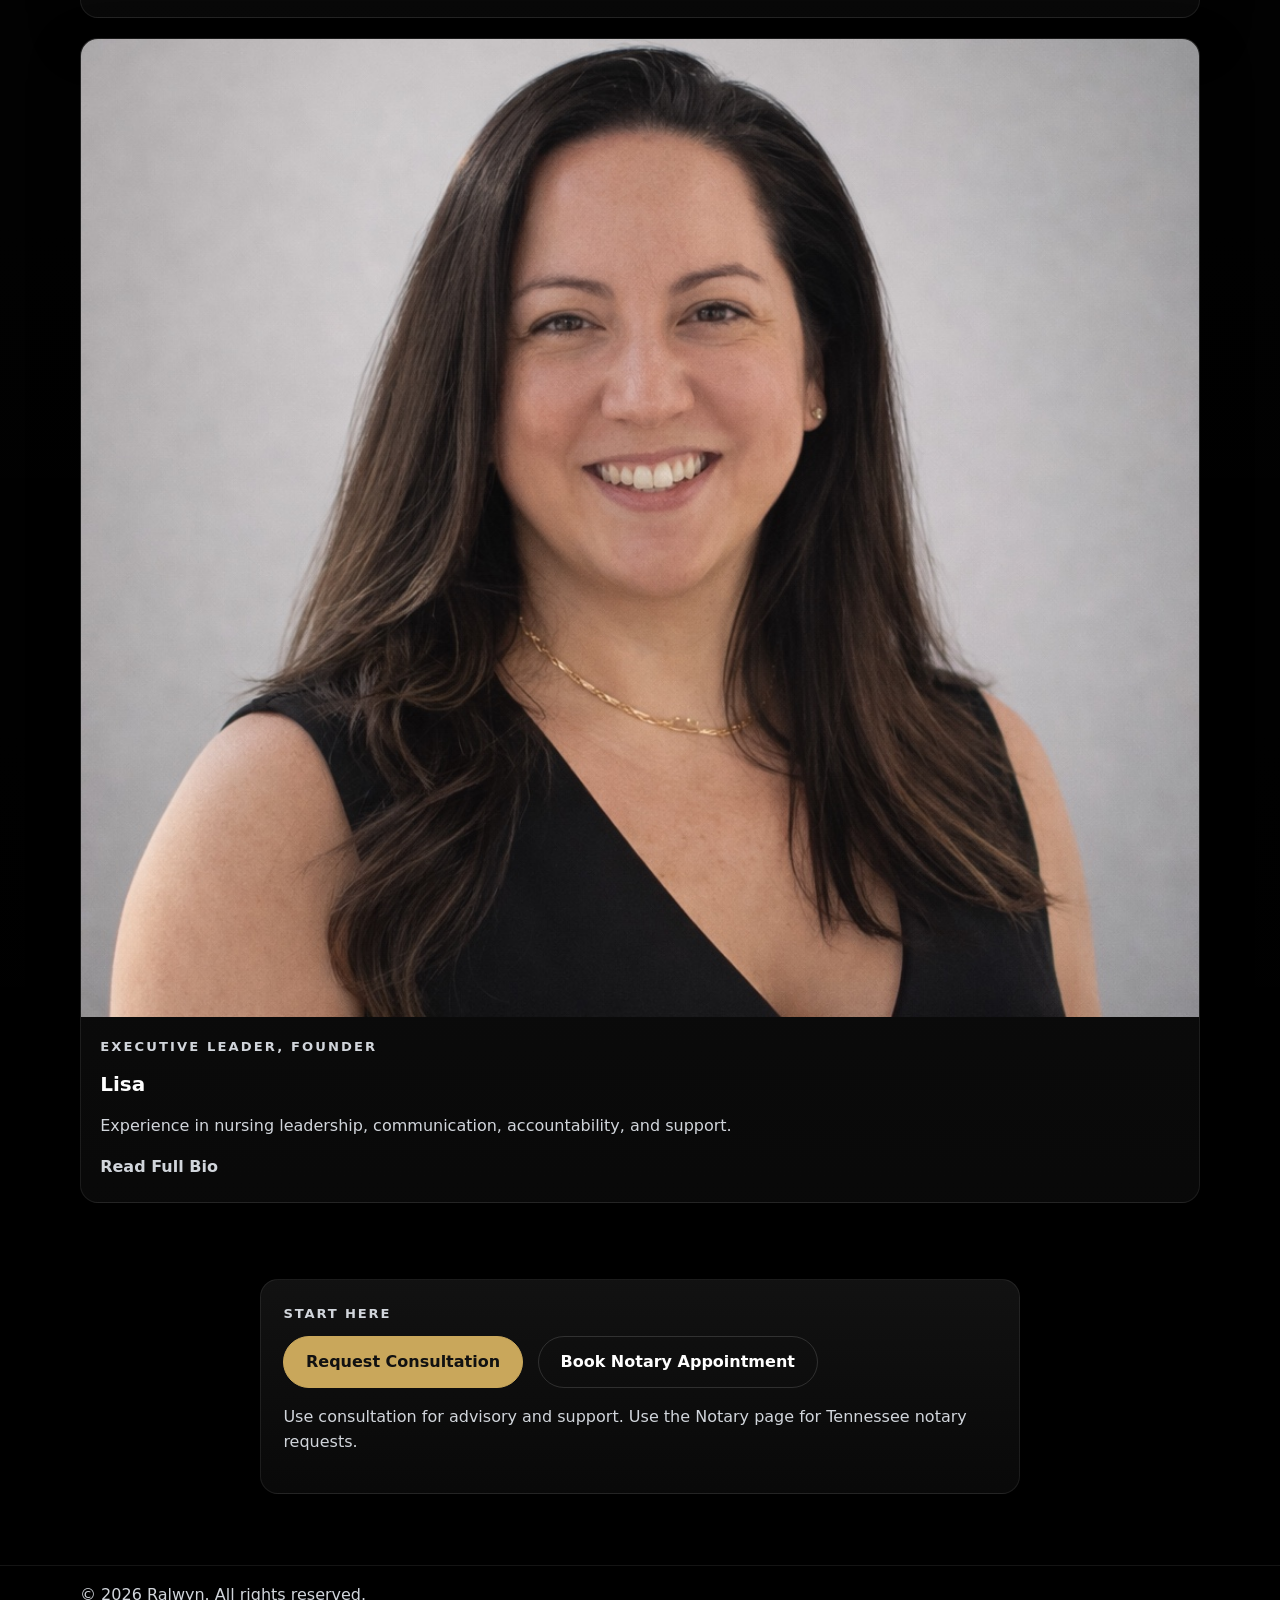
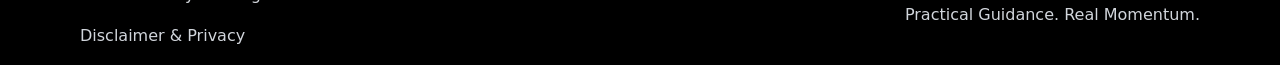
==== commit fc4bcdd8: "Update Lisa title to Executive Leader, Founder on homepage" ====
--- a/index.html
+++ b/index.html
@@ -152,7 +152,7 @@
           <article class="profile-card">
             <img src="assets/lisa-headshot.jpg" alt="Lisa headshot" class="profile-image" />
             <div class="profile-copy">
-              <p class="section-label">Founder</p>
+              <p class="section-label">Executive Leader, Founder</p>
               <h3>Lisa</h3>
               <p>Experience in nursing leadership, communication, accountability, and support.</p>
               <a class="text-link" href="about.html">Read Full Bio</a>
